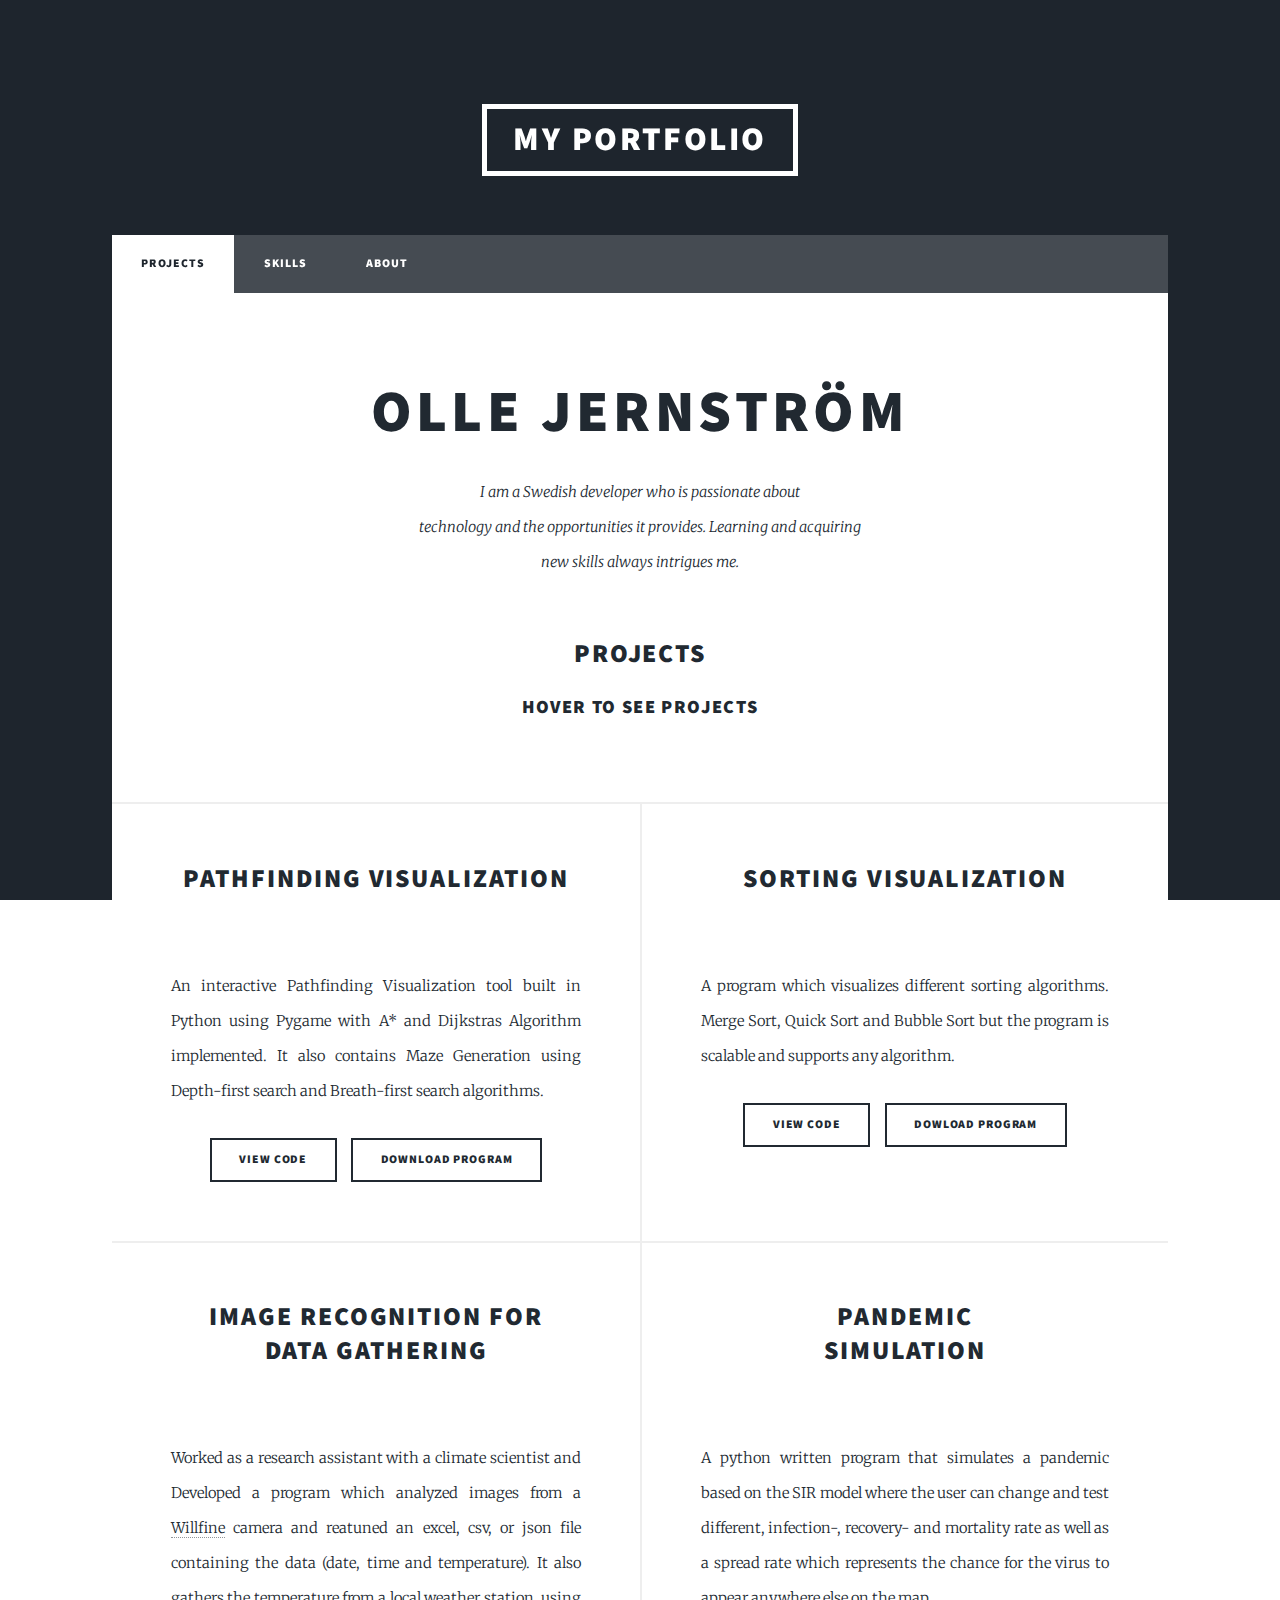
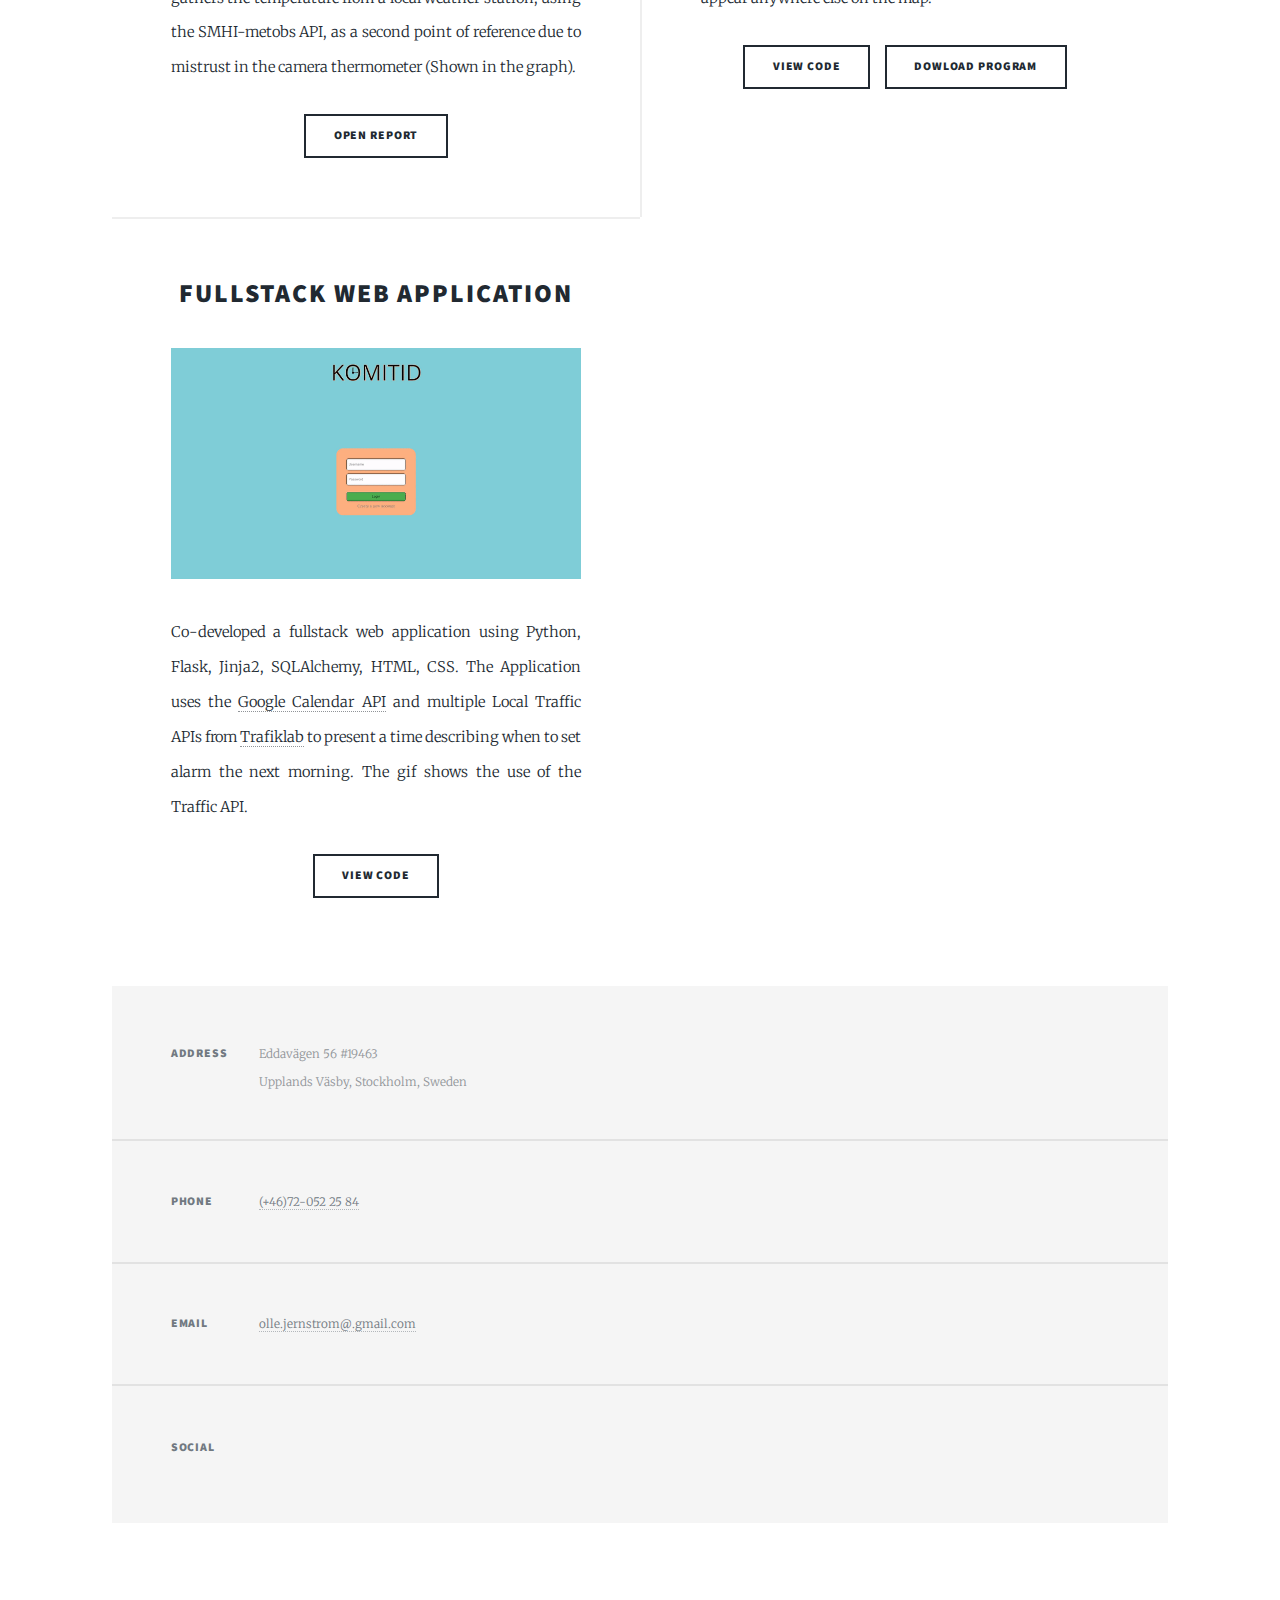
==== index.html @ 55ef2c5d "added posts" ====
<!DOCTYPE HTML>
<!--
	My Portfolio by HTML5 UP
	html5up.net | @ajlkn
	Free for personal and commercial use under the CCA 3.0 license (html5up.net/license)
-->
<html>
	<head>
		<title>Olle Jernströms Portfolio</title>
		<meta charset="utf-8" />
		<meta name="viewport" content="width=device-width, initial-scale=1, user-scalable=no" />
		<link rel="stylesheet" href="assets/css/main.css" />
		<link rel="icon" href="images/ollisco_icon2.png">
		<noscript><link rel="stylesheet" href="assets/css/noscript.css" /></noscript>
	</head>
	<body class="is-preload">

		<!-- Wrapper -->
			<div id="wrapper" class="fade-in">

				<!-- Intro -->


				<!-- Header -->
					<header id="header">
						<a href="index.html" class="logo">My Portfolio</a>
					</header>

				<!-- Nav -->
					<nav id="nav">
						<ul class="links">
							<li class="active"><a href="index.html">Projects</a></li>

							<li><a href="skills.html">Skills</a></li>
							<li><a href="about.html">About</a></li>

						</ul>
						<ul class="icons">
							<li><a href="https://github.com/ollisco5" target="_blank" class="icon brands fa-github"><span class="label">GitHub</span></a></li>
							<li><a href="https://www.linkedin.com/in/olle-jernstr%C3%B6m-89016a200/" target="_blank" class="icon brands fa-linkedin"><span class="label">GitHub</span></a></li>
						</ul>
					</nav>

				<!-- Main -->
					<div id="main">

						<!-- Featured Post -->
							<article class="post featured">
								<header class="major">
									<h2><a href="#">Olle Jernström</a></h2>
									<p>I am a Swedish developer who is passionate about <br />
									 technology and the opportunities it provides. Learning and acquiring <br />
									 new skills always intrigues me.</p>
								</header>
								<h2><a>Projects</a></h2>
								<h3><a>Hover to see projects</a></h3>
							</article>

						<!-- PROJECTS -->
							<section class="posts">

								<article>
									<header>
										<h2>Pathfinding Visualization</a></h2>
									</header>
									<a class="image fit"><img id="pathfinding" src="images/pathfinding-startframe.png" alt="" /></a>
									<p>An interactive Pathfinding Visualization tool built in Python using Pygame with
										A* and Dijkstras Algorithm implemented. It also contains Maze Generation using
										Depth-first search and Breath-first search algorithms.

									</p>

									<ul class="actions special">
										<li><a href="https://github.com/ollisco5/Pathfinding-Visualization" target="_blank" class="button">View Code</a></li>
										<li><a href="#" class="button">Download Program</a></li>
									</ul>
								</article>

								<article>
									<header>

										<h2>Sorting Visualization<br />
										</a></h2>
									</header>
									<a class="image fit"><img id="sorting" src="images/quicksort-startframe.png" alt="" /></a>
									<p>A program which visualizes different sorting algorithms. Merge Sort,
									Quick Sort and Bubble Sort but the program is scalable and supports  any algorithm.</p>
									<ul class="actions special">
										<li><a href="https://github.com/ollisco5/Sorting-Visualization" class="button">View Code</a></li>
										<li><a href="#" class="button">Dowload program</a></li>

									</ul>
								</article>
								<article>
									<header>
										<h2>Image recognition for<br />
										data gathering</></h2>
									</header>
									<a  class="image fit"><img src="images/image-recognition.png" alt="" /></a>
									<p>Worked as a research assistant with a climate scientist
										and Developed a program which analyzed images from a <a href="http://www.willfine.com/index.php/products/40cg">Willfine</a> camera
										and reatuned an excel, csv, or json file containing the data
										(date, time and temperature). It also gathers the temperature
										from a local weather station, using the SMHI-metobs API, as a second point of
										reference due to mistrust in the camera thermometer (Shown in the graph).
									</p>
									<ul class="actions special">
										<li><a href="additional_files/report.pdf" target="_blank" class="button">Open Report</a></li>
									</ul>
								</article>
								<article>
									<header>

										<h2>Pandemic <br/> Simulation<br /> </a></h2>
									</header>
									<a   class="image fit"><img  id="pandemic" src="images/pandemic-startframe.png" alt="" /></a>
									<p>A python written program that simulates a pandemic based on the SIR model where the
									user can change and test different, infection-, recovery- and mortality rate as well as
									a spread rate which represents the chance for the virus to appear anywhere else on the
									map.</p>
									<ul class="actions special">
										<li><a href="https://github.com/ollisco5/Pandemic-Simulation" class="button">View Code</a></li>
										<li><a href="#" class="button">Dowload program</a></li>
									</ul>
								</article>


								<article>
									<header>
										<h2>Fullstack Web Application </a></h2>
									</header>
									<a class="image fit"><img id="komitid" src="images/komitid.png" alt="" /></a>
									<p>Co-developed a fullstack web application using Python, Flask, Jinja2, SQLAlchemy,
									HTML, CSS. The Application uses the <a href="https://developers.google.com/calendar">Google Calendar API</a>
										and multiple Local Traffic APIs from <a href="https://www.trafiklab.se/">Trafiklab</a>
										to present a time describing when to set alarm the next morning. The gif shows the use of the
										Traffic API.</p>
									<ul class="actions special">
										<li><a href="https://github.com/ollisco5/Komitid_public" class="button">View Code</a></li>
									</ul>



								<article>

								</article>

							</section>

						<!-- Footer -->


					</div>

				<!-- Footer -->
					<footer id="footer">
						<section class="split contact">
							<section class="alt">
								<h3>Address</h3>
								<p>Eddavägen 56 #19463<br />
								Upplands Väsby, Stockholm, Sweden</p>
							</section>
							<section>
								<h3>Phone</h3>
								<p><a href="#">(+46)72-052 25 84</a></p>
							</section>
							<section>
								<h3>Email</h3>
								<p><a href="#">olle.jernstrom@.gmail.com</a></p>
							</section>
							<section>
								<h3>Social</h3>
								<ul class="icons alt">
									<li><a href="https://www.linkedin.com/in/olle-jernstr%C3%B6m-89016a200/" target="_blank" class="icon brands alt fa-linkedin"><span class="label">Twitter</span></a></li>
									<li><a href="https://github.com/ollisco5" target="_blank" class="icon brands alt fa-github"><span class="label">GitHub</span></a></li>
								</ul>
							</section>
						</section>
					</footer>

				<!-- Copyright -->
					<div id="copyright">
						<ul><li>&copy; Olle Jernström</li><li>Design/Template: HTML5 UP</li></ul>
					</div>
			</div>

		<!-- JS Scripts -->

			<script src="assets/js/jquery.min.js"></script>
			<script src="assets/js/jquery.scrollex.min.js"></script>
			<script src="assets/js/jquery.scrolly.min.js"></script>
			<script src="assets/js/browser.min.js"></script>
			<script src="assets/js/breakpoints.min.js"></script>
			<script src="assets/js/util.js"></script>
			<script src="assets/js/main.js"></script>
			<script src="assets/js/gifs.js"></script>

	</body>
</html>
---- assets/css/main.css ----
@import url(fontawesome-all.min.css);
@import url("https://fonts.googleapis.com/css?family=Merriweather:300,700,300italic,700italic|Source+Sans+Pro:900");

/*
	Massively by HTML5 UP
	html5up.net | @ajlkn
	Free for personal and commercial use under the CCA 3.0 license (html5up.net/license)
*/

html, body, div, span, applet, object,
iframe, h1, h2, h3, h4, h5, h6, p, blockquote,
pre, a, abbr, acronym, address, big, cite,
code, del, dfn, em, img, ins, kbd, q, s, samp,
small, strike, strong, sub, sup, tt, var, b,
u, i, center, dl, dt, dd, ol, ul, li, fieldset,
form, label, legend, table, caption, tbody,
tfoot, thead, tr, th, td, article, aside,
canvas, details, embed, figure, figcaption,
footer, header, hgroup, menu, nav, output, ruby,
section, summary, time, mark, audio, video {
	margin: 0;
	padding: 0;
	border: 0;
	font-size: 100%;
	font: inherit;
	vertical-align: baseline;}

article, aside, details, figcaption, figure,
footer, header, hgroup, menu, nav, section {
	display: block;}

.underline{
    text-decoration: underline;
}

.strong {
    text-decoration: underline
}

#path{
    background:transparent url("https://i.imgur.com/7r91PY3.jpeg")
}

body {
	line-height: 1;
}

ol, ul {
	list-style: none;
}

blockquote, q {
	quotes: none;
}

	blockquote:before, blockquote:after, q:before, q:after {
		content: '';
		content: none;
	}

table {
	border-collapse: collapse;
	border-spacing: 0;
}

body {
	-webkit-text-size-adjust: none;
}

mark {
	background-color: transparent;
	color: inherit;
}

input::-moz-focus-inner {
	border: 0;
	padding: 0;
}

input, select, textarea {
	-moz-appearance: none;
	-webkit-appearance: none;
	-ms-appearance: none;
	appearance: none;
}

/* Basic */

	@-ms-viewport {
		width: device-width;
	}

	body {
		-ms-overflow-style: scrollbar;
	}

	@media screen and (max-width: 480px) {

		html, body {
			min-width: 320px;
		}

	}

	html {
		box-sizing: border-box;
	}

	*, *:before, *:after {
		box-sizing: inherit;
	}

	body {
		background-color: #ffffff;
	}

		body.is-preload *, body.is-preload *:before, body.is-preload *:after {
			-moz-animation: none !important;
			-webkit-animation: none !important;
			-ms-animation: none !important;
			animation: none !important;
			-moz-transition: none !important;
			-webkit-transition: none !important;
			-ms-transition: none !important;
			transition: none !important;
		}

/* Type */

	html {
		font-size: 16pt;
	}

		@media screen and (max-width: 1680px) {

			html {
				font-size: 12pt;
			}

		}

		@media screen and (max-width: 1280px) {

			html {
				font-size: 11pt;
			}

		}

		@media screen and (max-width: 360px) {

			html {
				font-size: 10pt;
			}

		}

	body {
		color: #212931;
	}

	body, input, select, textarea {
		font-family: "Merriweather", Georgia, serif;
		font-weight: 300;
		font-size: 1rem;
		line-height: 2.375;
	}

	a {
		-moz-transition: color 0.2s ease-in-out, background-color 0.2s ease-in-out, border-color 0.2s ease-in-out, box-shadow 0.2s ease-in-out;
		-webkit-transition: color 0.2s ease-in-out, background-color 0.2s ease-in-out, border-color 0.2s ease-in-out, box-shadow 0.2s ease-in-out;
		-ms-transition: color 0.2s ease-in-out, background-color 0.2s ease-in-out, border-color 0.2s ease-in-out, box-shadow 0.2s ease-in-out;
		transition: color 0.2s ease-in-out, background-color 0.2s ease-in-out, border-color 0.2s ease-in-out, box-shadow 0.2s ease-in-out;
		border-bottom: dotted 1px;
		text-decoration: none;
	}

		a:hover {
			border-bottom-color: transparent;
		}

	strong, b {
		font-weight: 600;
	}

	em, i {
		font-style: italic;
	}

	p {
		text-align: justify;
		margin: 0 0 2rem 0;
	}

	h1, h2, h3, h4, h5, h6 {
		font-family: "Source Sans Pro", Helvetica, sans-serif;
		font-weight: 900;
		line-height: 1.5;
		letter-spacing: 0.075em;
		text-transform: uppercase;
		margin: 0 0 1rem 0;
	}

		h1 a, h2 a, h3 a, h4 a, h5 a, h6 a {
			border-bottom: 0;
			color: inherit;
			text-decoration: none;
		}

	h1 {
		font-size: 4rem;
		line-height: 1.1;
		margin: 0 0 2rem 0;
	}

	h2 {
		font-size: 1.75rem;
		line-height: 1.3;
		margin: 0 0 1.5rem 0;
	}

	h3 {
		font-size: 1.25rem;
		margin: 0 0 1.5rem 0;

	}

	h4 {
		font-size: 1rem;
	}

	h5 {
		font-size: 0.9rem;
	}

	h6 {
		font-size: 0.8rem;
	}

	sub {
		font-size: 0.8rem;
		position: relative;
		top: 0.5rem;
	}

	sup {
		font-size: 0.8rem;
		position: relative;
		top: -0.5rem;
	}

	blockquote {
		border-left: solid 4px;
		font-style: italic;
		margin: 0 0 2rem 0;
		padding: 0.5rem 0 0.5rem 2rem;
	}

	code {
		border: solid 2px;
		font-family: "Courier New", monospace;
		font-size: 0.9rem;
		margin: 0 0.25rem;
		padding: 0.25rem 0.65rem;
	}

	pre {
		-webkit-overflow-scrolling: touch;
		font-family: "Courier New", monospace;
		font-size: 0.9rem;
		margin: 0 0 2rem 0;
	}

		pre code {
			display: block;
			line-height: 1.75;
			padding: 1rem 1.5rem;
			overflow-x: auto;
		}

	hr {
		border: 0;
		border-bottom: solid 2px;
		margin: 3rem 0;
	}

		hr.major {
			margin: 5rem 0;
		}

	.align-left {
		text-align: left;
	}

	.align-center {
		text-align: center;
	}

	.align-right {
		text-align: right;
	}

	input, select, textarea {
		color: #212931;
	}

	a {
		color: #212931;
		border-bottom-color: rgba(33, 41, 49, 0.5);
	}

		a:hover {
			border-bottom-color: transparent;
			color: #18bfef !important;
		}

	strong, b {
		color: #212931;
	}

	h1, h2, h3, h4, h5, h6 {
		color: #212931;
	}

	blockquote {
		border-left-color: #eeeeee;
	}

	code {
		background: rgba(220, 220, 220, 0.25);
		border-color: #eeeeee;
	}

	hr {
		border-bottom-color: #eeeeee;
	}

/* Row */

	.row {
		display: flex;
		flex-wrap: wrap;
		box-sizing: border-box;
		align-items: stretch;
	}

		.row > * {
			box-sizing: border-box;
		}

		.row.gtr-uniform > * > :last-child {
			margin-bottom: 0;
		}

		.row.aln-left {
			justify-content: flex-start;
		}

		.row.aln-center {
			justify-content: center;
		}

		.row.aln-right {
			justify-content: flex-end;
		}

		.row.aln-top {
			align-items: flex-start;
		}

		.row.aln-middle {
			align-items: center;
		}

		.row.aln-bottom {
			align-items: flex-end;
		}

		.row > .imp {
			order: -1;
		}

		.row > .col-1 {
			width: 8.33333%;
		}

		.row > .off-1 {
			margin-left: 8.33333%;
		}

		.row > .col-2 {
			width: 16.66667%;
		}

		.row > .off-2 {
			margin-left: 16.66667%;
		}

		.row > .col-3 {
			width: 25%;
		}

		.row > .off-3 {
			margin-left: 25%;
		}

		.row > .col-4 {
			width: 33.33333%;
		}

		.row > .off-4 {
			margin-left: 33.33333%;
		}

		.row > .col-5 {
			width: 41.66667%;
		}

		.row > .off-5 {
			margin-left: 41.66667%;
		}

		.row > .col-6 {
			width: 50%;
		}

		.row > .off-6 {
			margin-left: 50%;
		}

		.row > .col-7 {
			width: 58.33333%;
		}

		.row > .off-7 {
			margin-left: 58.33333%;
		}

		.row > .col-8 {
			width: 66.66667%;
		}

		.row > .off-8 {
			margin-left: 66.66667%;
		}

		.row > .col-9 {
			width: 75%;
		}

		.row > .off-9 {
			margin-left: 75%;
		}

		.row > .col-10 {
			width: 83.33333%;
		}

		.row > .off-10 {
			margin-left: 83.33333%;
		}

		.row > .col-11 {
			width: 91.66667%;
		}

		.row > .off-11 {
			margin-left: 91.66667%;
		}

		.row > .col-12 {
			width: 100%;
		}

		.row > .off-12 {
			margin-left: 100%;
		}

		.row.gtr-0 {
			margin-top: 0;
			margin-left: 0rem;
		}

			.row.gtr-0 > * {
				padding: 0 0 0 0rem;
			}

			.row.gtr-0.gtr-uniform {
				margin-top: 0rem;
			}

				.row.gtr-0.gtr-uniform > * {
					padding-top: 0rem;
				}

		.row.gtr-25 {
			margin-top: 0;
			margin-left: -0.375rem;
		}

			.row.gtr-25 > * {
				padding: 0 0 0 0.375rem;
			}

			.row.gtr-25.gtr-uniform {
				margin-top: -0.375rem;
			}

				.row.gtr-25.gtr-uniform > * {
					padding-top: 0.375rem;
				}

		.row.gtr-50 {
			margin-top: 0;
			margin-left: -0.75rem;
		}

			.row.gtr-50 > * {
				padding: 0 0 0 0.75rem;
			}

			.row.gtr-50.gtr-uniform {
				margin-top: -0.75rem;
			}

				.row.gtr-50.gtr-uniform > * {
					padding-top: 0.75rem;
				}

		.row {
			margin-top: 0;
			margin-left: -1.5rem;
		}

			.row > * {
				padding: 0 0 0 1.5rem;
			}

			.row.gtr-uniform {
				margin-top: -1.5rem;
			}

				.row.gtr-uniform > * {
					padding-top: 1.5rem;
				}

		.row.gtr-150 {
			margin-top: 0;
			margin-left: -2.25rem;
		}

			.row.gtr-150 > * {
				padding: 0 0 0 2.25rem;
			}

			.row.gtr-150.gtr-uniform {
				margin-top: -2.25rem;
			}

				.row.gtr-150.gtr-uniform > * {
					padding-top: 2.25rem;
				}

		.row.gtr-200 {
			margin-top: 0;
			margin-left: -3rem;
		}

			.row.gtr-200 > * {
				padding: 0 0 0 3rem;
			}

			.row.gtr-200.gtr-uniform {
				margin-top: -3rem;
			}

				.row.gtr-200.gtr-uniform > * {
					padding-top: 3rem;
				}

		@media screen and (max-width: 1680px) {

			.row {
				display: flex;
				flex-wrap: wrap;
				box-sizing: border-box;
				align-items: stretch;
			}

				.row > * {
					box-sizing: border-box;
				}

				.row.gtr-uniform > * > :last-child {
					margin-bottom: 0;
				}

				.row.aln-left {
					justify-content: flex-start;
				}

				.row.aln-center {
					justify-content: center;
				}

				.row.aln-right {
					justify-content: flex-end;
				}

				.row.aln-top {
					align-items: flex-start;
				}

				.row.aln-middle {
					align-items: center;
				}

				.row.aln-bottom {
					align-items: flex-end;
				}

				.row > .imp-xlarge {
					order: -1;
				}

				.row > .col-1-xlarge {
					width: 8.33333%;
				}

				.row > .off-1-xlarge {
					margin-left: 8.33333%;
				}

				.row > .col-2-xlarge {
					width: 16.66667%;
				}

				.row > .off-2-xlarge {
					margin-left: 16.66667%;
				}

				.row > .col-3-xlarge {
					width: 25%;
				}

				.row > .off-3-xlarge {
					margin-left: 25%;
				}

				.row > .col-4-xlarge {
					width: 33.33333%;
				}

				.row > .off-4-xlarge {
					margin-left: 33.33333%;
				}

				.row > .col-5-xlarge {
					width: 41.66667%;
				}

				.row > .off-5-xlarge {
					margin-left: 41.66667%;
				}

				.row > .col-6-xlarge {
					width: 50%;
				}

				.row > .off-6-xlarge {
					margin-left: 50%;
				}

				.row > .col-7-xlarge {
					width: 58.33333%;
				}

				.row > .off-7-xlarge {
					margin-left: 58.33333%;
				}

				.row > .col-8-xlarge {
					width: 66.66667%;
				}

				.row > .off-8-xlarge {
					margin-left: 66.66667%;
				}

				.row > .col-9-xlarge {
					width: 75%;
				}

				.row > .off-9-xlarge {
					margin-left: 75%;
				}

				.row > .col-10-xlarge {
					width: 83.33333%;
				}

				.row > .off-10-xlarge {
					margin-left: 83.33333%;
				}

				.row > .col-11-xlarge {
					width: 91.66667%;
				}

				.row > .off-11-xlarge {
					margin-left: 91.66667%;
				}

				.row > .col-12-xlarge {
					width: 100%;
				}

				.row > .off-12-xlarge {
					margin-left: 100%;
				}

				.row.gtr-0 {
					margin-top: 0;
					margin-left: 0rem;
				}

					.row.gtr-0 > * {
						padding: 0 0 0 0rem;
					}

					.row.gtr-0.gtr-uniform {
						margin-top: 0rem;
					}

						.row.gtr-0.gtr-uniform > * {
							padding-top: 0rem;
						}

				.row.gtr-25 {
					margin-top: 0;
					margin-left: -0.375rem;
				}

					.row.gtr-25 > * {
						padding: 0 0 0 0.375rem;
					}

					.row.gtr-25.gtr-uniform {
						margin-top: -0.375rem;
					}

						.row.gtr-25.gtr-uniform > * {
							padding-top: 0.375rem;
						}

				.row.gtr-50 {
					margin-top: 0;
					margin-left: -0.75rem;
				}

					.row.gtr-50 > * {
						padding: 0 0 0 0.75rem;
					}

					.row.gtr-50.gtr-uniform {
						margin-top: -0.75rem;
					}

						.row.gtr-50.gtr-uniform > * {
							padding-top: 0.75rem;
						}

				.row {
					margin-top: 0;
					margin-left: -1.5rem;
				}

					.row > * {
						padding: 0 0 0 1.5rem;
					}

					.row.gtr-uniform {
						margin-top: -1.5rem;
					}

						.row.gtr-uniform > * {
							padding-top: 1.5rem;
						}

				.row.gtr-150 {
					margin-top: 0;
					margin-left: -2.25rem;
				}

					.row.gtr-150 > * {
						padding: 0 0 0 2.25rem;
					}

					.row.gtr-150.gtr-uniform {
						margin-top: -2.25rem;
					}

						.row.gtr-150.gtr-uniform > * {
							padding-top: 2.25rem;
						}

				.row.gtr-200 {
					margin-top: 0;
					margin-left: -3rem;
				}

					.row.gtr-200 > * {
						padding: 0 0 0 3rem;
					}

					.row.gtr-200.gtr-uniform {
						margin-top: -3rem;
					}

						.row.gtr-200.gtr-uniform > * {
							padding-top: 3rem;
						}

		}

		@media screen and (max-width: 1280px) {

			.row {
				display: flex;
				flex-wrap: wrap;
				box-sizing: border-box;
				align-items: stretch;
			}

				.row > * {
					box-sizing: border-box;
				}

				.row.gtr-uniform > * > :last-child {
					margin-bottom: 0;
				}

				.row.aln-left {
					justify-content: flex-start;
				}

				.row.aln-center {
					justify-content: center;
				}

				.row.aln-right {
					justify-content: flex-end;
				}

				.row.aln-top {
					align-items: flex-start;
				}

				.row.aln-middle {
					align-items: center;
				}

				.row.aln-bottom {
					align-items: flex-end;
				}

				.row > .imp-large {
					order: -1;
				}

				.row > .col-1-large {
					width: 8.33333%;
				}

				.row > .off-1-large {
					margin-left: 8.33333%;
				}

				.row > .col-2-large {
					width: 16.66667%;
				}

				.row > .off-2-large {
					margin-left: 16.66667%;
				}

				.row > .col-3-large {
					width: 25%;
				}

				.row > .off-3-large {
					margin-left: 25%;
				}

				.row > .col-4-large {
					width: 33.33333%;
				}

				.row > .off-4-large {
					margin-left: 33.33333%;
				}

				.row > .col-5-large {
					width: 41.66667%;
				}

				.row > .off-5-large {
					margin-left: 41.66667%;
				}

				.row > .col-6-large {
					width: 50%;
				}

				.row > .off-6-large {
					margin-left: 50%;
				}

				.row > .col-7-large {
					width: 58.33333%;
				}

				.row > .off-7-large {
					margin-left: 58.33333%;
				}

				.row > .col-8-large {
					width: 66.66667%;
				}

				.row > .off-8-large {
					margin-left: 66.66667%;
				}

				.row > .col-9-large {
					width: 75%;
				}

				.row > .off-9-large {
					margin-left: 75%;
				}

				.row > .col-10-large {
					width: 83.33333%;
				}

				.row > .off-10-large {
					margin-left: 83.33333%;
				}

				.row > .col-11-large {
					width: 91.66667%;
				}

				.row > .off-11-large {
					margin-left: 91.66667%;
				}

				.row > .col-12-large {
					width: 100%;
				}

				.row > .off-12-large {
					margin-left: 100%;
				}

				.row.gtr-0 {
					margin-top: 0;
					margin-left: 0rem;
				}

					.row.gtr-0 > * {
						padding: 0 0 0 0rem;
					}

					.row.gtr-0.gtr-uniform {
						margin-top: 0rem;
					}

						.row.gtr-0.gtr-uniform > * {
							padding-top: 0rem;
						}

				.row.gtr-25 {
					margin-top: 0;
					margin-left: -0.375rem;
				}

					.row.gtr-25 > * {
						padding: 0 0 0 0.375rem;
					}

					.row.gtr-25.gtr-uniform {
						margin-top: -0.375rem;
					}

						.row.gtr-25.gtr-uniform > * {
							padding-top: 0.375rem;
						}

				.row.gtr-50 {
					margin-top: 0;
					margin-left: -0.75rem;
				}

					.row.gtr-50 > * {
						padding: 0 0 0 0.75rem;
					}

					.row.gtr-50.gtr-uniform {
						margin-top: -0.75rem;
					}

						.row.gtr-50.gtr-uniform > * {
							padding-top: 0.75rem;
						}

				.row {
					margin-top: 0;
					margin-left: -1.5rem;
				}

					.row > * {
						padding: 0 0 0 1.5rem;
					}

					.row.gtr-uniform {
						margin-top: -1.5rem;
					}

						.row.gtr-uniform > * {
							padding-top: 1.5rem;
						}

				.row.gtr-150 {
					margin-top: 0;
					margin-left: -2.25rem;
				}

					.row.gtr-150 > * {
						padding: 0 0 0 2.25rem;
					}

					.row.gtr-150.gtr-uniform {
						margin-top: -2.25rem;
					}

						.row.gtr-150.gtr-uniform > * {
							padding-top: 2.25rem;
						}

				.row.gtr-200 {
					margin-top: 0;
					margin-left: -3rem;
				}

					.row.gtr-200 > * {
						padding: 0 0 0 3rem;
					}

					.row.gtr-200.gtr-uniform {
						margin-top: -3rem;
					}

						.row.gtr-200.gtr-uniform > * {
							padding-top: 3rem;
						}

		}

		@media screen and (max-width: 980px) {

			.row {
				display: flex;
				flex-wrap: wrap;
				box-sizing: border-box;
				align-items: stretch;
			}

				.row > * {
					box-sizing: border-box;
				}

				.row.gtr-uniform > * > :last-child {
					margin-bottom: 0;
				}

				.row.aln-left {
					justify-content: flex-start;
				}

				.row.aln-center {
					justify-content: center;
				}

				.row.aln-right {
					justify-content: flex-end;
				}

				.row.aln-top {
					align-items: flex-start;
				}

				.row.aln-middle {
					align-items: center;
				}

				.row.aln-bottom {
					align-items: flex-end;
				}

				.row > .imp-medium {
					order: -1;
				}

				.row > .col-1-medium {
					width: 8.33333%;
				}

				.row > .off-1-medium {
					margin-left: 8.33333%;
				}

				.row > .col-2-medium {
					width: 16.66667%;
				}

				.row > .off-2-medium {
					margin-left: 16.66667%;
				}

				.row > .col-3-medium {
					width: 25%;
				}

				.row > .off-3-medium {
					margin-left: 25%;
				}

				.row > .col-4-medium {
					width: 33.33333%;
				}

				.row > .off-4-medium {
					margin-left: 33.33333%;
				}

				.row > .col-5-medium {
					width: 41.66667%;
				}

				.row > .off-5-medium {
					margin-left: 41.66667%;
				}

				.row > .col-6-medium {
					width: 50%;
				}

				.row > .off-6-medium {
					margin-left: 50%;
				}

				.row > .col-7-medium {
					width: 58.33333%;
				}

				.row > .off-7-medium {
					margin-left: 58.33333%;
				}

				.row > .col-8-medium {
					width: 66.66667%;
				}

				.row > .off-8-medium {
					margin-left: 66.66667%;
				}

				.row > .col-9-medium {
					width: 75%;
				}

				.row > .off-9-medium {
					margin-left: 75%;
				}

				.row > .col-10-medium {
					width: 83.33333%;
				}

				.row > .off-10-medium {
					margin-left: 83.33333%;
				}

				.row > .col-11-medium {
					width: 91.66667%;
				}

				.row > .off-11-medium {
					margin-left: 91.66667%;
				}

				.row > .col-12-medium {
					width: 100%;
				}

				.row > .off-12-medium {
					margin-left: 100%;
				}

				.row.gtr-0 {
					margin-top: 0;
					margin-left: 0rem;
				}

					.row.gtr-0 > * {
						padding: 0 0 0 0rem;
					}

					.row.gtr-0.gtr-uniform {
						margin-top: 0rem;
					}

						.row.gtr-0.gtr-uniform > * {
							padding-top: 0rem;
						}

				.row.gtr-25 {
					margin-top: 0;
					margin-left: -0.375rem;
				}

					.row.gtr-25 > * {
						padding: 0 0 0 0.375rem;
					}

					.row.gtr-25.gtr-uniform {
						margin-top: -0.375rem;
					}

						.row.gtr-25.gtr-uniform > * {
							padding-top: 0.375rem;
						}

				.row.gtr-50 {
					margin-top: 0;
					margin-left: -0.75rem;
				}

					.row.gtr-50 > * {
						padding: 0 0 0 0.75rem;
					}

					.row.gtr-50.gtr-uniform {
						margin-top: -0.75rem;
					}

						.row.gtr-50.gtr-uniform > * {
							padding-top: 0.75rem;
						}

				.row {
					margin-top: 0;
					margin-left: -1.5rem;
				}

					.row > * {
						padding: 0 0 0 1.5rem;
					}

					.row.gtr-uniform {
						margin-top: -1.5rem;
					}

						.row.gtr-uniform > * {
							padding-top: 1.5rem;
						}

				.row.gtr-150 {
					margin-top: 0;
					margin-left: -2.25rem;
				}

					.row.gtr-150 > * {
						padding: 0 0 0 2.25rem;
					}

					.row.gtr-150.gtr-uniform {
						margin-top: -2.25rem;
					}

						.row.gtr-150.gtr-uniform > * {
							padding-top: 2.25rem;
						}

				.row.gtr-200 {
					margin-top: 0;
					margin-left: -3rem;
				}

					.row.gtr-200 > * {
						padding: 0 0 0 3rem;
					}

					.row.gtr-200.gtr-uniform {
						margin-top: -3rem;
					}

						.row.gtr-200.gtr-uniform > * {
							padding-top: 3rem;
						}

		}

		@media screen and (max-width: 736px) {

			.row {
				display: flex;
				flex-wrap: wrap;
				box-sizing: border-box;
				align-items: stretch;
			}

				.row > * {
					box-sizing: border-box;
				}

				.row.gtr-uniform > * > :last-child {
					margin-bottom: 0;
				}

				.row.aln-left {
					justify-content: flex-start;
				}

				.row.aln-center {
					justify-content: center;
				}

				.row.aln-right {
					justify-content: flex-end;
				}

				.row.aln-top {
					align-items: flex-start;
				}

				.row.aln-middle {
					align-items: center;
				}

				.row.aln-bottom {
					align-items: flex-end;
				}

				.row > .imp-small {
					order: -1;
				}

				.row > .col-1-small {
					width: 8.33333%;
				}

				.row > .off-1-small {
					margin-left: 8.33333%;
				}

				.row > .col-2-small {
					width: 16.66667%;
				}

				.row > .off-2-small {
					margin-left: 16.66667%;
				}

				.row > .col-3-small {
					width: 25%;
				}

				.row > .off-3-small {
					margin-left: 25%;
				}

				.row > .col-4-small {
					width: 33.33333%;
				}

				.row > .off-4-small {
					margin-left: 33.33333%;
				}

				.row > .col-5-small {
					width: 41.66667%;
				}

				.row > .off-5-small {
					margin-left: 41.66667%;
				}

				.row > .col-6-small {
					width: 50%;
				}

				.row > .off-6-small {
					margin-left: 50%;
				}

				.row > .col-7-small {
					width: 58.33333%;
				}

				.row > .off-7-small {
					margin-left: 58.33333%;
				}

				.row > .col-8-small {
					width: 66.66667%;
				}

				.row > .off-8-small {
					margin-left: 66.66667%;
				}

				.row > .col-9-small {
					width: 75%;
				}

				.row > .off-9-small {
					margin-left: 75%;
				}

				.row > .col-10-small {
					width: 83.33333%;
				}

				.row > .off-10-small {
					margin-left: 83.33333%;
				}

				.row > .col-11-small {
					width: 91.66667%;
				}

				.row > .off-11-small {
					margin-left: 91.66667%;
				}

				.row > .col-12-small {
					width: 100%;
				}

				.row > .off-12-small {
					margin-left: 100%;
				}

				.row.gtr-0 {
					margin-top: 0;
					margin-left: 0rem;
				}

					.row.gtr-0 > * {
						padding: 0 0 0 0rem;
					}

					.row.gtr-0.gtr-uniform {
						margin-top: 0rem;
					}

						.row.gtr-0.gtr-uniform > * {
							padding-top: 0rem;
						}

				.row.gtr-25 {
					margin-top: 0;
					margin-left: -0.375rem;
				}

					.row.gtr-25 > * {
						padding: 0 0 0 0.375rem;
					}

					.row.gtr-25.gtr-uniform {
						margin-top: -0.375rem;
					}

						.row.gtr-25.gtr-uniform > * {
							padding-top: 0.375rem;
						}

				.row.gtr-50 {
					margin-top: 0;
					margin-left: -0.75rem;
				}

					.row.gtr-50 > * {
						padding: 0 0 0 0.75rem;
					}

					.row.gtr-50.gtr-uniform {
						margin-top: -0.75rem;
					}

						.row.gtr-50.gtr-uniform > * {
							padding-top: 0.75rem;
						}

				.row {
					margin-top: 0;
					margin-left: -1.5rem;
				}

					.row > * {
						padding: 0 0 0 1.5rem;
					}

					.row.gtr-uniform {
						margin-top: -1.5rem;
					}

						.row.gtr-uniform > * {
							padding-top: 1.5rem;
						}

				.row.gtr-150 {
					margin-top: 0;
					margin-left: -2.25rem;
				}

					.row.gtr-150 > * {
						padding: 0 0 0 2.25rem;
					}

					.row.gtr-150.gtr-uniform {
						margin-top: -2.25rem;
					}

						.row.gtr-150.gtr-uniform > * {
							padding-top: 2.25rem;
						}

				.row.gtr-200 {
					margin-top: 0;
					margin-left: -3rem;
				}

					.row.gtr-200 > * {
						padding: 0 0 0 3rem;
					}

					.row.gtr-200.gtr-uniform {
						margin-top: -3rem;
					}

						.row.gtr-200.gtr-uniform > * {
							padding-top: 3rem;
						}

		}

		@media screen and (max-width: 480px) {

			.row {
				display: flex;
				flex-wrap: wrap;
				box-sizing: border-box;
				align-items: stretch;
			}

				.row > * {
					box-sizing: border-box;
				}

				.row.gtr-uniform > * > :last-child {
					margin-bottom: 0;
				}

				.row.aln-left {
					justify-content: flex-start;
				}

				.row.aln-center {
					justify-content: center;
				}

				.row.aln-right {
					justify-content: flex-end;
				}

				.row.aln-top {
					align-items: flex-start;
				}

				.row.aln-middle {
					align-items: center;
				}

				.row.aln-bottom {
					align-items: flex-end;
				}

				.row > .imp-xsmall {
					order: -1;
				}

				.row > .col-1-xsmall {
					width: 8.33333%;
				}

				.row > .off-1-xsmall {
					margin-left: 8.33333%;
				}

				.row > .col-2-xsmall {
					width: 16.66667%;
				}

				.row > .off-2-xsmall {
					margin-left: 16.66667%;
				}

				.row > .col-3-xsmall {
					width: 25%;
				}

				.row > .off-3-xsmall {
					margin-left: 25%;
				}

				.row > .col-4-xsmall {
					width: 33.33333%;
				}

				.row > .off-4-xsmall {
					margin-left: 33.33333%;
				}

				.row > .col-5-xsmall {
					width: 41.66667%;
				}

				.row > .off-5-xsmall {
					margin-left: 41.66667%;
				}

				.row > .col-6-xsmall {
					width: 50%;
				}

				.row > .off-6-xsmall {
					margin-left: 50%;
				}

				.row > .col-7-xsmall {
					width: 58.33333%;
				}

				.row > .off-7-xsmall {
					margin-left: 58.33333%;
				}

				.row > .col-8-xsmall {
					width: 66.66667%;
				}

				.row > .off-8-xsmall {
					margin-left: 66.66667%;
				}

				.row > .col-9-xsmall {
					width: 75%;
				}

				.row > .off-9-xsmall {
					margin-left: 75%;
				}

				.row > .col-10-xsmall {
					width: 83.33333%;
				}

				.row > .off-10-xsmall {
					margin-left: 83.33333%;
				}

				.row > .col-11-xsmall {
					width: 91.66667%;
				}

				.row > .off-11-xsmall {
					margin-left: 91.66667%;
				}

				.row > .col-12-xsmall {
					width: 100%;
				}

				.row > .off-12-xsmall {
					margin-left: 100%;
				}

				.row.gtr-0 {
					margin-top: 0;
					margin-left: 0rem;
				}

					.row.gtr-0 > * {
						padding: 0 0 0 0rem;
					}

					.row.gtr-0.gtr-uniform {
						margin-top: 0rem;
					}

						.row.gtr-0.gtr-uniform > * {
							padding-top: 0rem;
						}

				.row.gtr-25 {
					margin-top: 0;
					margin-left: -0.375rem;
				}

					.row.gtr-25 > * {
						padding: 0 0 0 0.375rem;
					}

					.row.gtr-25.gtr-uniform {
						margin-top: -0.375rem;
					}

						.row.gtr-25.gtr-uniform > * {
							padding-top: 0.375rem;
						}

				.row.gtr-50 {
					margin-top: 0;
					margin-left: -0.75rem;
				}

					.row.gtr-50 > * {
						padding: 0 0 0 0.75rem;
					}

					.row.gtr-50.gtr-uniform {
						margin-top: -0.75rem;
					}

						.row.gtr-50.gtr-uniform > * {
							padding-top: 0.75rem;
						}

				.row {
					margin-top: 0;
					margin-left: -1.5rem;
				}

					.row > * {
						padding: 0 0 0 1.5rem;
					}

					.row.gtr-uniform {
						margin-top: -1.5rem;
					}

						.row.gtr-uniform > * {
							padding-top: 1.5rem;
						}

				.row.gtr-150 {
					margin-top: 0;
					margin-left: -2.25rem;
				}

					.row.gtr-150 > * {
						padding: 0 0 0 2.25rem;
					}

					.row.gtr-150.gtr-uniform {
						margin-top: -2.25rem;
					}

						.row.gtr-150.gtr-uniform > * {
							padding-top: 2.25rem;
						}

				.row.gtr-200 {
					margin-top: 0;
					margin-left: -3rem;
				}

					.row.gtr-200 > * {
						padding: 0 0 0 3rem;
					}

					.row.gtr-200.gtr-uniform {
						margin-top: -3rem;
					}

						.row.gtr-200.gtr-uniform > * {
							padding-top: 3rem;
						}

		}

		@media screen and (max-width: 360px) {

			.row {
				display: flex;
				flex-wrap: wrap;
				box-sizing: border-box;
				align-items: stretch;
			}

				.row > * {
					box-sizing: border-box;
				}

				.row.gtr-uniform > * > :last-child {
					margin-bottom: 0;
				}

				.row.aln-left {
					justify-content: flex-start;
				}

				.row.aln-center {
					justify-content: center;
				}

				.row.aln-right {
					justify-content: flex-end;
				}

				.row.aln-top {
					align-items: flex-start;
				}

				.row.aln-middle {
					align-items: center;
				}

				.row.aln-bottom {
					align-items: flex-end;
				}

				.row > .imp-xxsmall {
					order: -1;
				}

				.row > .col-1-xxsmall {
					width: 8.33333%;
				}

				.row > .off-1-xxsmall {
					margin-left: 8.33333%;
				}

				.row > .col-2-xxsmall {
					width: 16.66667%;
				}

				.row > .off-2-xxsmall {
					margin-left: 16.66667%;
				}

				.row > .col-3-xxsmall {
					width: 25%;
				}

				.row > .off-3-xxsmall {
					margin-left: 25%;
				}

				.row > .col-4-xxsmall {
					width: 33.33333%;
				}

				.row > .off-4-xxsmall {
					margin-left: 33.33333%;
				}

				.row > .col-5-xxsmall {
					width: 41.66667%;
				}

				.row > .off-5-xxsmall {
					margin-left: 41.66667%;
				}

				.row > .col-6-xxsmall {
					width: 50%;
				}

				.row > .off-6-xxsmall {
					margin-left: 50%;
				}

				.row > .col-7-xxsmall {
					width: 58.33333%;
				}

				.row > .off-7-xxsmall {
					margin-left: 58.33333%;
				}

				.row > .col-8-xxsmall {
					width: 66.66667%;
				}

				.row > .off-8-xxsmall {
					margin-left: 66.66667%;
				}

				.row > .col-9-xxsmall {
					width: 75%;
				}

				.row > .off-9-xxsmall {
					margin-left: 75%;
				}

				.row > .col-10-xxsmall {
					width: 83.33333%;
				}

				.row > .off-10-xxsmall {
					margin-left: 83.33333%;
				}

				.row > .col-11-xxsmall {
					width: 91.66667%;
				}

				.row > .off-11-xxsmall {
					margin-left: 91.66667%;
				}

				.row > .col-12-xxsmall {
					width: 100%;
				}

				.row > .off-12-xxsmall {
					margin-left: 100%;
				}

				.row.gtr-0 {
					margin-top: 0;
					margin-left: 0rem;
				}

					.row.gtr-0 > * {
						padding: 0 0 0 0rem;
					}

					.row.gtr-0.gtr-uniform {
						margin-top: 0rem;
					}

						.row.gtr-0.gtr-uniform > * {
							padding-top: 0rem;
						}

				.row.gtr-25 {
					margin-top: 0;
					margin-left: -0.375rem;
				}

					.row.gtr-25 > * {
						padding: 0 0 0 0.375rem;
					}

					.row.gtr-25.gtr-uniform {
						margin-top: -0.375rem;
					}

						.row.gtr-25.gtr-uniform > * {
							padding-top: 0.375rem;
						}

				.row.gtr-50 {
					margin-top: 0;
					margin-left: -0.75rem;
				}

					.row.gtr-50 > * {
						padding: 0 0 0 0.75rem;
					}

					.row.gtr-50.gtr-uniform {
						margin-top: -0.75rem;
					}

						.row.gtr-50.gtr-uniform > * {
							padding-top: 0.75rem;
						}

				.row {
					margin-top: 0;
					margin-left: -1.5rem;
				}

					.row > * {
						padding: 0 0 0 1.5rem;
					}

					.row.gtr-uniform {
						margin-top: -1.5rem;
					}

						.row.gtr-uniform > * {
							padding-top: 1.5rem;
						}

				.row.gtr-150 {
					margin-top: 0;
					margin-left: -2.25rem;
				}

					.row.gtr-150 > * {
						padding: 0 0 0 2.25rem;
					}

					.row.gtr-150.gtr-uniform {
						margin-top: -2.25rem;
					}

						.row.gtr-150.gtr-uniform > * {
							padding-top: 2.25rem;
						}

				.row.gtr-200 {
					margin-top: 0;
					margin-left: -3rem;
				}

					.row.gtr-200 > * {
						padding: 0 0 0 3rem;
					}

					.row.gtr-200.gtr-uniform {
						margin-top: -3rem;
					}

						.row.gtr-200.gtr-uniform > * {
							padding-top: 3rem;
						}

		}

/* Box */

	.box {
		border: solid 2px;
		margin-bottom: 2rem;
		padding: 1.5rem;
	}

		.box > :last-child,
		.box > :last-child > :last-child,
		.box > :last-child > :last-child > :last-child {
			margin-bottom: 0;
		}

		.box.alt {
			border: 0;
			border-radius: 0;
			padding: 0;
		}

	.box {
		border-color: #eeeeee;
	}

/* Button */

	input[type="submit"],
	input[type="reset"],
	input[type="button"],
	button,
	.button {
		-moz-appearance: none;
		-webkit-appearance: none;
		-ms-appearance: none;
		appearance: none;
		-moz-transition: background-color 0.2s ease-in-out, box-shadow 0.2s ease-in-out, color 0.2s ease-in-out;
		-webkit-transition: background-color 0.2s ease-in-out, box-shadow 0.2s ease-in-out, color 0.2s ease-in-out;
		-ms-transition: background-color 0.2s ease-in-out, box-shadow 0.2s ease-in-out, color 0.2s ease-in-out;
		transition: background-color 0.2s ease-in-out, box-shadow 0.2s ease-in-out, color 0.2s ease-in-out;
		border: 0;
		border-radius: 0;
		cursor: pointer;
		display: inline-block;
		font-family: "Source Sans Pro", Helvetica, sans-serif;
		font-size: 0.8rem;
		font-weight: 900;
		letter-spacing: 0.075em;
		height: 3rem;
		line-height: 3rem;
		padding: 0 2rem;
		text-align: center;
		text-decoration: none;
		text-transform: uppercase;
		white-space: nowrap;
	}

		input[type="submit"].icon:before,
		input[type="reset"].icon:before,
		input[type="button"].icon:before,
		button.icon:before,
		.button.icon:before {
			margin-right: 0.5rem;
		}

		input[type="submit"].icon.solo,
		input[type="reset"].icon.solo,
		input[type="button"].icon.solo,
		button.icon.solo,
		.button.icon.solo {
			position: relative;
			width: 4rem;
			height: 4rem;
			line-height: 4rem;
			border-radius: 4rem;
			text-indent: 4rem;
			overflow: hidden;
			padding: 0;
			white-space: nowrap;
		}

			input[type="submit"].icon.solo:before,
			input[type="reset"].icon.solo:before,
			input[type="button"].icon.solo:before,
			button.icon.solo:before,
			.button.icon.solo:before {
				position: absolute;
				display: block;
				top: 0;
				left: 0;
				width: inherit;
				height: inherit;
				line-height: inherit;
				font-size: 1.25rem;
				margin-right: 0;
				text-align: center;
				text-indent: 0;
			}

		input[type="submit"].fit,
		input[type="reset"].fit,
		input[type="button"].fit,
		button.fit,
		.button.fit {
			width: 100%;
		}

		input[type="submit"].small,
		input[type="reset"].small,
		input[type="button"].small,
		button.small,
		.button.small {
			font-size: 0.7rem;
			height: 2.5rem;
			line-height: 2.5rem;
			padding: 0 1.5rem;
		}

		input[type="submit"].large,
		input[type="reset"].large,
		input[type="button"].large,
		button.large,
		.button.large {
			font-size: 0.9rem;
			height: 3.5rem;
			line-height: 3.5rem;
			padding: 0 2.75rem;
		}

		@media screen and (max-width: 980px) {

			input[type="submit"],
			input[type="reset"],
			input[type="button"],
			button,
			.button {
				font-size: 0.9rem;
				height: 3.25rem;
				line-height: 3.25rem;
			}

				input[type="submit"].large,
				input[type="reset"].large,
				input[type="button"].large,
				button.large,
				.button.large {
					font-size: 1rem;
					height: 3.75rem;
					line-height: 3.75rem;
				}

		}

		input[type="submit"].disabled, input[type="submit"]:disabled,
		input[type="reset"].disabled,
		input[type="reset"]:disabled,
		input[type="button"].disabled,
		input[type="button"]:disabled,
		button.disabled,
		button:disabled,
		.button.disabled,
		.button:disabled {
			pointer-events: none;
			opacity: 0.25;
		}

	input[type="submit"],
	input[type="reset"],
	input[type="button"],
	button,
	.button {
		background-color: transparent;
		box-shadow: inset 0 0 0 2px #212931;
		color: #212931 !important;
	}

		input[type="submit"]:hover,
		input[type="reset"]:hover,
		input[type="button"]:hover,
		button:hover,
		.button:hover {
			box-shadow: inset 0 0 0 2px #18bfef;
			color: #18bfef !important;
		}

		input[type="submit"].primary,
		input[type="reset"].primary,
		input[type="button"].primary,
		button.primary,
		.button.primary {
			background-color: #212931;
			box-shadow: none;
			color: #ffffff !important;
		}

			input[type="submit"].primary:hover,
			input[type="reset"].primary:hover,
			input[type="button"].primary:hover,
			button.primary:hover,
			.button.primary:hover {
				background-color: #18bfef;
			}

/* Form */

	form {
		margin: 0 0 2rem 0;
	}

		form > :last-child {
			margin-bottom: 0;
		}

		form > .fields {
			display: -moz-flex;
			display: -webkit-flex;
			display: -ms-flex;
			display: flex;
			-moz-flex-wrap: wrap;
			-webkit-flex-wrap: wrap;
			-ms-flex-wrap: wrap;
			flex-wrap: wrap;
			width: calc(100% + 3rem);
			margin: -1.5rem 0 2rem -1.5rem;
		}

			form > .fields > .field {
				-moz-flex-grow: 0;
				-webkit-flex-grow: 0;
				-ms-flex-grow: 0;
				flex-grow: 0;
				-moz-flex-shrink: 0;
				-webkit-flex-shrink: 0;
				-ms-flex-shrink: 0;
				flex-shrink: 0;
				padding: 1.5rem 0 0 1.5rem;
				width: calc(100% - 1.5rem);
			}

				form > .fields > .field.half {
					width: calc(50% - 0.75rem);
				}

				form > .fields > .field.third {
					width: calc(100%/3 - 0.5rem);
				}

				form > .fields > .field.quarter {
					width: calc(25% - 0.375rem);
				}

		@media screen and (max-width: 480px) {

			form > .fields {
				width: calc(100% + 3rem);
				margin: -1.5rem 0 2rem -1.5rem;
			}

				form > .fields > .field {
					padding: 1.5rem 0 0 1.5rem;
					width: calc(100% - 1.5rem);
				}

					form > .fields > .field.half {
						width: calc(100% - 1.5rem);
					}

					form > .fields > .field.third {
						width: calc(100% - 1.5rem);
					}

					form > .fields > .field.quarter {
						width: calc(100% - 1.5rem);
					}

		}

	label {
		display: block;
		font-family: "Source Sans Pro", Helvetica, sans-serif;
		font-weight: 900;
		line-height: 1.5;
		letter-spacing: 0.075em;
		font-size: 0.8rem;
		text-transform: uppercase;
		margin: 0 0 0.75rem 0;
	}

		@media screen and (max-width: 980px) {

			label {
				font-size: 0.9rem;
			}

		}

	input[type="text"],
	input[type="password"],
	input[type="email"],
	select,
	textarea {
		-moz-appearance: none;
		-webkit-appearance: none;
		-ms-appearance: none;
		appearance: none;
		background: transparent;
		border-radius: 0;
		border: solid 2px;
		color: inherit;
		display: block;
		outline: 0;
		padding: 0 1rem;
		text-decoration: none;
		width: 100%;
	}

		input[type="text"]:invalid,
		input[type="password"]:invalid,
		input[type="email"]:invalid,
		select:invalid,
		textarea:invalid {
			box-shadow: none;
		}

	select {
		background-size: 1.25rem;
		background-repeat: no-repeat;
		background-position: calc(100% - 1rem) center;
		height: 3rem;
		padding-right: 3rem;
		text-overflow: ellipsis;
	}

		select:focus::-ms-value {
			background-color: transparent;
		}

		select::-ms-expand {
			display: none;
		}

	input[type="text"],
	input[type="password"],
	input[type="email"],
	select {
		height: 3rem;
	}

	textarea {
		padding: 0.75rem 1rem;
	}

	input[type="checkbox"],
	input[type="radio"] {
		-moz-appearance: none;
		-webkit-appearance: none;
		-ms-appearance: none;
		appearance: none;
		display: block;
		float: left;
		margin-right: -2rem;
		opacity: 0;
		width: 1rem;
		z-index: -1;
	}

		input[type="checkbox"] + label,
		input[type="radio"] + label {
			text-decoration: none;
			cursor: pointer;
			display: inline-block;
			font-size: 1rem;
			letter-spacing: 0;
			font-family: "Merriweather", Georgia, serif;
			text-transform: none;
			font-weight: 300;
			padding-left: 2.8rem;
			padding-right: 1rem;
			position: relative;
		}

			input[type="checkbox"] + label:before,
			input[type="radio"] + label:before {
				-moz-osx-font-smoothing: grayscale;
				-webkit-font-smoothing: antialiased;
				display: inline-block;
				font-style: normal;
				font-variant: normal;
				text-rendering: auto;
				line-height: 1;
				text-transform: none !important;
				font-family: 'Font Awesome 5 Free';
				font-weight: 900;
			}

			input[type="checkbox"] + label:before,
			input[type="radio"] + label:before {
				border-radius: 0;
				border: solid 2px;
				content: '';
				display: inline-block;
				font-size: 0.8rem;
				height: 1.8rem;
				left: 0;
				line-height: 1.65rem;
				position: absolute;
				text-align: center;
				top: -0.125rem;
				width: 1.8rem;
			}

		input[type="checkbox"]:checked + label:before,
		input[type="radio"]:checked + label:before {
			content: '\f00c';
		}

	input[type="checkbox"] + label:before {
		border-radius: 0;
	}

	input[type="radio"] + label:before {
		border-radius: 100%;
	}

	::-webkit-input-placeholder {
		opacity: 1.0;
	}

	:-moz-placeholder {
		opacity: 1.0;
	}

	::-moz-placeholder {
		opacity: 1.0;
	}

	:-ms-input-placeholder {
		opacity: 1.0;
	}

	label {
		color: #212931;
	}

	input[type="text"],
	input[type="password"],
	input[type="email"],
	select,
	textarea {
		border-color: #eeeeee;
	}

		input[type="text"]:focus,
		input[type="password"]:focus,
		input[type="email"]:focus,
		select:focus,
		textarea:focus {
			border-color: #18bfef;
		}

	select {
		background-image: url("data:image/svg+xml;charset=utf8,%3Csvg xmlns='http://www.w3.org/2000/svg' width='40' height='40' preserveAspectRatio='none' viewBox='0 0 40 40'%3E%3Cpath d='M9.4,12.3l10.4,10.4l10.4-10.4c0.2-0.2,0.5-0.4,0.9-0.4c0.3,0,0.6,0.1,0.9,0.4l3.3,3.3c0.2,0.2,0.4,0.5,0.4,0.9 c0,0.4-0.1,0.6-0.4,0.9L20.7,31.9c-0.2,0.2-0.5,0.4-0.9,0.4c-0.3,0-0.6-0.1-0.9-0.4L4.3,17.3c-0.2-0.2-0.4-0.5-0.4-0.9 c0-0.4,0.1-0.6,0.4-0.9l3.3-3.3c0.2-0.2,0.5-0.4,0.9-0.4S9.1,12.1,9.4,12.3z' fill='%23eeeeee' /%3E%3C/svg%3E");
	}

		select option {
			background-color: #ffffff;
			color: #212931;
		}

	.select-wrapper:before {
		color: #eeeeee;
	}

	input[type="checkbox"] + label,
	input[type="radio"] + label {
		color: #212931;
	}

		input[type="checkbox"] + label:before,
		input[type="radio"] + label:before {
			border-color: #eeeeee;
		}

	input[type="checkbox"]:checked + label:before,
	input[type="radio"]:checked + label:before {
		background-color: #212931;
		border-color: #212931;
		color: #ffffff;
	}

	input[type="checkbox"]:focus + label:before,
	input[type="radio"]:focus + label:before {
		border-color: #18bfef;
	}

	::-webkit-input-placeholder {
		color: #909498 !important;
	}

	:-moz-placeholder {
		color: #909498 !important;
	}

	::-moz-placeholder {
		color: #909498 !important;
	}

	:-ms-input-placeholder {
		color: #909498 !important;
	}

	.formerize-placeholder {
		color: #909498 !important;
	}

/* Icon */

	.icon {
		text-decoration: none;
		border-bottom: none;
		position: relative;
	}

		.icon:before {
			-moz-osx-font-smoothing: grayscale;
			-webkit-font-smoothing: antialiased;
			display: inline-block;
			font-style: normal;
			font-variant: normal;
			text-rendering: auto;
			line-height: 1;
			text-transform: none !important;
			font-family: 'Font Awesome 5 Free';
			font-weight: 400;
		}

		.icon > .label {
			display: none;
		}

		.icon:before {
			line-height: inherit;
		}

		.icon.solid:before {
			font-weight: 900;
		}

		.icon.brands:before {
			font-family: 'Font Awesome 5 Brands';
		}

/* Image */

	.image {
		border: 0;
		display: inline-block;
		position: relative;
	}

		.image img {
			display: block;
		}

		.image.left, .image.right {
			max-width: 40%;
		}

			.image.left img, .image.right img {
				width: 100%;
			}

		.image.left {
			float: left;
			margin: 0 2rem 2rem 0;
			top: 0.75rem;
		}

		.image.right {
			float: right;
			margin: 0 0 2rem 2rem;
			top: 0.75rem;
		}

		.image.fit {
			display: block;
			margin: 2.5rem 0;
			width: 100%;
		}

			.image.fit:first-child {
				margin-top: 0;
			}

			.image.fit img {
				width: 100%;
			}

		.image.main {
			display: block;
			margin: 4rem 0;
			width: 100%;
		}

			.image.main:first-child {
				margin-top: 0;
			}

			.image.main img {
				width: 100%;
			}

		@media screen and (max-width: 736px) {

			.image.fit {
				margin: 2rem 0;
			}

			.image.main {
				margin: 2rem 0;
			}

		}

	a.image {
		overflow: hidden;
	}

		a.image img {
			-moz-transition: -moz-transform 0.2s ease-out;
			-webkit-transition: -webkit-transform 0.2s ease-out;
			-ms-transition: -ms-transform 0.2s ease-out;
			transition: transform 0.2s ease-out;
		}

		a.image:hover img {
			-moz-transform: scale(1.05);
			-webkit-transform: scale(1.05);
			-ms-transform: scale(1.05);
			transform: scale(1.05);
		}

/* Actions */

	ul.actions {
		display: -moz-flex;
		display: -webkit-flex;
		display: -ms-flex;
		display: flex;
		cursor: default;
		list-style: none;
		margin-left: -1rem;
		padding-left: 0;
	}

		ul.actions li {
			padding: 0 0 0 1rem;
			vertical-align: middle;
		}

		ul.actions.special {
			-moz-justify-content: center;
			-webkit-justify-content: center;
			-ms-justify-content: center;
			justify-content: center;
			width: 100%;
			margin-left: 0;
		}

			ul.actions.special li:first-child {
				padding-left: 0;
			}

		ul.actions.stacked {
			-moz-flex-direction: column;
			-webkit-flex-direction: column;
			-ms-flex-direction: column;
			flex-direction: column;
			margin-left: 0;
		}

			ul.actions.stacked li {
				padding: 1.3rem 0 0 0;
			}

				ul.actions.stacked li:first-child {
					padding-top: 0;
				}

		ul.actions.fit {
			width: calc(100% + 1rem);
		}

			ul.actions.fit li {
				-moz-flex-grow: 1;
				-webkit-flex-grow: 1;
				-ms-flex-grow: 1;
				flex-grow: 1;
				-moz-flex-shrink: 1;
				-webkit-flex-shrink: 1;
				-ms-flex-shrink: 1;
				flex-shrink: 1;
				width: 100%;
			}

				ul.actions.fit li > * {
					width: 100%;
				}

			ul.actions.fit.stacked {
				width: 100%;
			}

		@media screen and (max-width: 480px) {

			ul.actions:not(.fixed) {
				-moz-flex-direction: column;
				-webkit-flex-direction: column;
				-ms-flex-direction: column;
				flex-direction: column;
				margin-left: 0;
				width: 100% !important;
			}

				ul.actions:not(.fixed) li {
					-moz-flex-grow: 1;
					-webkit-flex-grow: 1;
					-ms-flex-grow: 1;
					flex-grow: 1;
					-moz-flex-shrink: 1;
					-webkit-flex-shrink: 1;
					-ms-flex-shrink: 1;
					flex-shrink: 1;
					padding: 1rem 0 0 0;
					text-align: center;
					width: 100%;
				}

					ul.actions:not(.fixed) li > * {
						width: 100%;
					}

					ul.actions:not(.fixed) li:first-child {
						padding-top: 0;
					}

					ul.actions:not(.fixed) li input[type="submit"],
					ul.actions:not(.fixed) li input[type="reset"],
					ul.actions:not(.fixed) li input[type="button"],
					ul.actions:not(.fixed) li button,
					ul.actions:not(.fixed) li .button {
						width: 100%;
					}

						ul.actions:not(.fixed) li input[type="submit"].icon:before,
						ul.actions:not(.fixed) li input[type="reset"].icon:before,
						ul.actions:not(.fixed) li input[type="button"].icon:before,
						ul.actions:not(.fixed) li button.icon:before,
						ul.actions:not(.fixed) li .button.icon:before {
							margin-left: -0.5rem;
						}

		}

/* Icons */

	ul.icons {
		cursor: default;
		list-style: none;
		padding-left: 0;
	}

		ul.icons li {
			display: inline-block;
			padding: 0 0.5rem 0 0;
			vertical-align: middle;
		}

			ul.icons li:last-child {
				padding-right: 0;
			}

			ul.icons li .icon:before {
				width: 2.25rem;
				height: 2.25rem;
				line-height: 2.25rem;
				display: inline-block;
				text-align: center;
				border-radius: 100%;
				font-size: 1.25rem;
			}

		ul.icons.alt li .icon:before {
			-moz-transition: color 0.2s ease-in-out, background-color 0.2s ease-in-out, border-color 0.2s ease-in-out, box-shadow 0.2s ease-in-out;
			-webkit-transition: color 0.2s ease-in-out, background-color 0.2s ease-in-out, border-color 0.2s ease-in-out, box-shadow 0.2s ease-in-out;
			-ms-transition: color 0.2s ease-in-out, background-color 0.2s ease-in-out, border-color 0.2s ease-in-out, box-shadow 0.2s ease-in-out;
			transition: color 0.2s ease-in-out, background-color 0.2s ease-in-out, border-color 0.2s ease-in-out, box-shadow 0.2s ease-in-out;
			font-size: 1rem;
		}

/* List */

	ol {
		list-style: decimal;
		margin: 0 0 2rem 0;
		padding-left: 1.25rem;
	}

		ol li {
			padding-left: 0.25rem;
		}

	ul {
		list-style: disc;
		margin: 0 0 2rem 0;
		padding-left: 1rem;
	}

		ul li {
			padding-left: 0.5rem;
		}

		ul.divided {
			list-style: none;
			padding-left: 0;
		}

			ul.divided li {
				border-top: solid 1px;
				padding: 0.5rem 0;
			}

				ul.divided li:first-child {
					border-top: 0;
					padding-top: 0;
				}

	dl {
		margin: 0 0 2rem 0;
	}

		dl dt {
			display: block;
			font-weight: 600;
			margin: 0 0 1rem 0;
		}

		dl dd {
			margin-left: 2rem;
		}

	ul.divided li {
		border-top-color: #eeeeee;
	}

	ul.icons li a.icon:hover:before {
		color: #18bfef;
	}

	ul.icons.alt li .icon:before {
		box-shadow: inset 0 0 0 2px #eeeeee;
	}

	ul.icons.alt li a.icon:hover:before {
		box-shadow: inset 0 0 0 2px #18bfef;
	}

/* Section/Article */

	section.special, article.special {
		text-align: center;
	}

	header {
		cursor: default;
	}

		header > .date {
			display: block;
			font-size: 0.8rem;
			height: 1;
			margin: 0 0 1rem 0;
			position: relative;
		}

		header > p {
			font-style: italic;
		}

		header > h1 + p {
			font-size: 1.1rem;
			margin-top: -0.5rem;
			line-height: 2;
		}

		header > h2 + p {
			font-size: 1rem;
			margin-top: -0.75rem;
		}

		header > h3 + p {
			font-size: 0.9rem;
			margin-top: -0.75rem;
		}

		header > h4 + p {
			font-size: 0.8rem;
			margin-top: -0.75rem;
		}

		header.major {
			margin: 0 0 4rem 0;
			text-align: center;
		}

			header.major > :last-child {
				margin-bottom: 0;
			}

			header.major > p {
				margin-top: 0;
				text-align: center;
			}

			header.major > .date {
				font-size: 1rem;
				margin: 0 0 4rem 0;
			}

				header.major > .date:before, header.major > .date:after {
					content: '';
					display: block;
					position: absolute;
					top: 50%;
					width: calc(50% - 6rem);
					border-top: solid 2px;
				}

				header.major > .date:before {
					left: 0;
				}

				header.major > .date:after {
					right: 0;
				}

		@media screen and (max-width: 980px) {

			header br {
				display: none;
			}

		}

		@media screen and (max-width: 736px) {

			header.major {
				margin: 0 0 2rem 0;
			}

		}

	header.major .date:before, header.major .date:after {
		border-top-color: #eeeeee;
	}

/* Table */

	.table-wrapper {
		-webkit-overflow-scrolling: touch;
		overflow-x: auto;
	}

	table {
		margin: 0 0 2rem 0;
		width: 100%;
	}

		table tbody tr {
			border: solid 1px;
			border-left: 0;
			border-right: 0;
		}

		table td {
			padding: 0.75rem 0.75rem;
		}

		table th {
			font-family: "Source Sans Pro", Helvetica, sans-serif;
			font-size: 0.8rem;
			font-weight: 900;
			letter-spacing: 0.075em;
			line-height: 1.5;
			padding: 0 0.75rem 0.75rem 0.75rem;
			text-align: left;
			text-transform: uppercase;
		}

			@media screen and (max-width: 980px) {

				table th {
					font-size: 0.9rem;
				}

			}

		table thead {
			border-bottom: solid 2px;
		}

		table tfoot {
			border-top: solid 2px;
		}

		table.alt {
			border-collapse: separate;
		}

			table.alt tbody tr td {
				border: solid 1px;
				border-left-width: 0;
				border-top-width: 0;
			}

				table.alt tbody tr td:first-child {
					border-left-width: 1px;
				}

			table.alt tbody tr:first-child td {
				border-top-width: 1px;
			}

			table.alt thead {
				border-bottom: 0;
			}

			table.alt tfoot {
				border-top: 0;
			}

	table tbody tr {
		border-color: #eeeeee;
	}

		table tbody tr:nth-child(2n + 1) {
			background-color: rgba(220, 220, 220, 0.25);
		}

	table th {
		color: #212931;
	}

	table thead {
		border-bottom-color: #eeeeee;
	}

	table tfoot {
		border-top-color: #eeeeee;
	}

	table.alt tbody tr td {
		border-color: #eeeeee;
	}

/* Pagination */

	.pagination {
		display: -moz-inline-flex;
		display: -webkit-inline-flex;
		display: -ms-inline-flex;
		display: inline-flex;
		-moz-user-select: none;
		-webkit-user-select: none;
		-ms-user-select: none;
		user-select: none;
		cursor: default;
		list-style: none;
		margin: 0 0 2rem 2px;
		padding: 0;
	}

		.pagination a, .pagination span {
			-moz-transition: background-color 0.2s ease-in-out, border-color 0.2s ease-in-out, box-shadow 0.2s ease-in-out, color 0.2s ease-in-out;
			-webkit-transition: background-color 0.2s ease-in-out, border-color 0.2s ease-in-out, box-shadow 0.2s ease-in-out, color 0.2s ease-in-out;
			-ms-transition: background-color 0.2s ease-in-out, border-color 0.2s ease-in-out, box-shadow 0.2s ease-in-out, color 0.2s ease-in-out;
			transition: background-color 0.2s ease-in-out, border-color 0.2s ease-in-out, box-shadow 0.2s ease-in-out, color 0.2s ease-in-out;
			border: solid 2px;
			display: inline-block;
			font-family: "Source Sans Pro", Helvetica, sans-serif;
			font-size: 0.8rem;
			font-weight: 900;
			height: 3rem;
			letter-spacing: 0.075em;
			line-height: calc(3rem - 4px);
			margin-left: -2px;
			min-width: 3rem;
			position: relative;
			text-align: center;
			text-decoration: none;
			text-transform: uppercase;
		}

		.pagination .next, .pagination .previous {
			text-decoration: none;
			padding: 0 1.75rem;
		}

			.pagination .next:before, .pagination .previous:before {
				-moz-osx-font-smoothing: grayscale;
				-webkit-font-smoothing: antialiased;
				display: inline-block;
				font-style: normal;
				font-variant: normal;
				text-rendering: auto;
				line-height: 1;
				text-transform: none !important;
				font-family: 'Font Awesome 5 Free';
				font-weight: 900;
			}

			.pagination .next:before, .pagination .previous:before {
				display: inline-block;
				color: inherit !important;
				line-height: inherit;
			}

		.pagination .previous:before {
			content: '\f104';
			margin-right: 0.9375em;
		}

		.pagination .next:before {
			content: '\f105';
			float: right;
			margin-left: 0.9375em;
		}

		@media screen and (max-width: 980px) {

			.pagination a, .pagination span {
				font-size: 0.9rem;
			}

		}

		@media screen and (max-width: 480px) {

			.pagination .page, .pagination .extra {
				display: none;
			}

		}

	.pagination a, .pagination span {
		border-color: #eeeeee;
	}

	.pagination a {
		color: #212931 !important;
	}

		.pagination a:hover {
			color: #18bfef !important;
			border-color: #18bfef;
			z-index: 1;
		}

			.pagination a:hover + a,
			.pagination a:hover + span {
				border-left-color: #18bfef;
			}

		.pagination a.active {
			background-color: #eeeeee;
		}

	.pagination span {
		color: #eeeeee;
	}

/* Wrapper */

	#wrapper {
		-moz-transition: opacity 0.5s ease;
		-webkit-transition: opacity 0.5s ease;
		-ms-transition: opacity 0.5s ease;
		transition: opacity 0.5s ease;
		position: relative;
		z-index: 1;
		overflow: hidden;
	}

		#wrapper > .bg {
			position: absolute;
			top: 0;
			left: 0;
			width: 100%;
			height: 100%;
			background-color: #212931;
			background-image: url("../../images/overlay.png"), linear-gradient(0deg, rgba(0, 0, 0, 0.1), rgba(0, 0, 0, 0.1)), url("../../images/bg.jpg");
			background-size: auto,								auto,														100% auto;
			background-position: center,								center,														top center;
			background-repeat: repeat,								no-repeat,													no-repeat;
			background-attachment: scroll,								scroll,														scroll;
			z-index: -1;
		}

			#wrapper > .bg.fixed {
				position: fixed;
				width: 100vw;
				height: 100vh;
			}

		#wrapper.fade-in:before {
			pointer-events: none;
			-moz-transition: opacity 1s ease-in-out;
			-webkit-transition: opacity 1s ease-in-out;
			-ms-transition: opacity 1s ease-in-out;
			transition: opacity 1s ease-in-out;
			-moz-transition-delay: 0.75s;
			-webkit-transition-delay: 0.75s;
			-ms-transition-delay: 0.75s;
			transition-delay: 0.75s;
			background: #1e252d;
			content: '';
			display: block;
			height: 100%;
			left: 0;
			opacity: 0;
			position: fixed;
			top: 0;
			width: 100%;
		}

		body.is-preload #wrapper.fade-in:before {
			opacity: 1;
		}

		@media screen and (orientation: portrait) {

			#wrapper > .bg {
				background-size: auto,								auto,														auto 175%;
			}

		}

/* Intro */

	#intro {
		color: #ffffff;
		padding: 8rem 4rem 6rem 4rem ;
		-moz-align-items: center;
		-webkit-align-items: center;
		-ms-align-items: center;
		align-items: center;
		display: -moz-flex;
		display: -webkit-flex;
		display: -ms-flex;
		display: flex;
		-moz-flex-direction: column;
		-webkit-flex-direction: column;
		-ms-flex-direction: column;
		flex-direction: column;
		-moz-justify-content: -moz-flex-end;
		-webkit-justify-content: -webkit-flex-end;
		-ms-justify-content: -ms-flex-end;
		justify-content: flex-end;
		-moz-transition: opacity 1s ease, -moz-transform 1s ease;
		-webkit-transition: opacity 1s ease, -webkit-transform 1s ease;
		-ms-transition: opacity 1s ease, -ms-transform 1s ease;
		transition: opacity 1s ease, transform 1s ease;
		position: relative;
		cursor: default;
		text-align: center;
		z-index: 1;
		min-height: 100vh;
	}

		#intro input, #intro select, #intro textarea {
			color: #ffffff;
		}

		#intro a {
			color: #ffffff;
			border-bottom-color: rgba(255, 255, 255, 0.5);
		}

			#intro a:hover {
				border-bottom-color: transparent;
				color: #18bfef !important;
			}

		#intro strong, #intro b {
			color: #ffffff;
		}

		#intro h1, #intro h2, #intro h3, #intro h4, #intro h5, #intro h6 {
			color: #ffffff;
		}

		#intro blockquote {
			border-left-color: #ffffff;
		}

		#intro code {
			background: rgba(255, 255, 255, 0.075);
			border-color: #ffffff;
		}

		#intro hr {
			border-bottom-color: #ffffff;
		}

		#intro input[type="submit"],
		#intro input[type="reset"],
		#intro input[type="button"],
		#intro button,
		#intro .button {
			background-color: transparent;
			box-shadow: inset 0 0 0 2px #ffffff;
			color: #ffffff !important;
		}

			#intro input[type="submit"]:hover,
			#intro input[type="reset"]:hover,
			#intro input[type="button"]:hover,
			#intro button:hover,
			#intro .button:hover {
				box-shadow: inset 0 0 0 2px #18bfef;
				color: #18bfef !important;
			}

			#intro input[type="submit"].primary,
			#intro input[type="reset"].primary,
			#intro input[type="button"].primary,
			#intro button.primary,
			#intro .button.primary {
				background-color: #ffffff;
				box-shadow: none;
				color: #4a1f1b !important;
			}

				#intro input[type="submit"].primary:hover,
				#intro input[type="reset"].primary:hover,
				#intro input[type="button"].primary:hover,
				#intro button.primary:hover,
				#intro .button.primary:hover {
					background-color: #18bfef;
				}

		#intro h1 {
			font-size: 5rem;
			line-height: 1;
		}

		#intro p {
			font-size: 1.25rem;
			font-style: italic;
			margin-top: -0.25rem;
			text-align: center;
		}

		#intro + #header {
			margin-top: -20rem;
		}

			#intro + #header .logo {
				-moz-transform: translateY(2rem);
				-webkit-transform: translateY(2rem);
				-ms-transform: translateY(2rem);
				transform: translateY(2rem);
				opacity: 0;
				visibility: hidden;
			}

		#intro.hidden {
			pointer-events: none;
			-moz-transform: translateY(2rem);
			-webkit-transform: translateY(2rem);
			-ms-transform: translateY(2rem);
			transform: translateY(2rem);
			-moz-transition: opacity 0.5s ease, -moz-transform 0.5s ease, visibility 0.5s;
			-webkit-transition: opacity 0.5s ease, -webkit-transform 0.5s ease, visibility 0.5s;
			-ms-transition: opacity 0.5s ease, -ms-transform 0.5s ease, visibility 0.5s;
			transition: opacity 0.5s ease, transform 0.5s ease, visibility 0.5s;
			opacity: 0;
			visibility: hidden;
		}

			#intro.hidden + #header .logo {
				-moz-transform: translateY(0);
				-webkit-transform: translateY(0);
				-ms-transform: translateY(0);
				transform: translateY(0);
				opacity: 1;
				visibility: visible;
			}

		body.is-preload #intro {
			-moz-transform: translateY(2rem);
			-webkit-transform: translateY(2rem);
			-ms-transform: translateY(2rem);
			transform: translateY(2rem);
			opacity: 0;
		}

			body.is-preload #intro:not(.hidden) + #header + #nav {
				-moz-transform: translateY(4rem);
				-webkit-transform: translateY(4rem);
				-ms-transform: translateY(4rem);
				transform: translateY(4rem);
				opacity: 0;
			}

		@media screen and (max-width: 980px) {

			#intro {
				padding: 4rem 4rem 2rem 4rem ;
				min-height: 90vh;
			}

				#intro p br {
					display: none;
				}

				#intro + #header {
					margin-top: -14rem;
				}

		}

		@media screen and (max-width: 736px) {

			#intro {
				padding: 3rem 2rem 1rem 2rem ;
				min-height: 80vh;
			}

				#intro h1 {
					font-size: 3.25rem;
					line-height: 1.1;
					margin-bottom: 1rem;
				}

				#intro p {
					font-size: 1rem;
					margin-top: 0rem;
				}

				#intro .actions {
					display: none;
				}

		}

/* Header */

	#header {
		color: #ffffff;
		-moz-align-items: center;
		-webkit-align-items: center;
		-ms-align-items: center;
		align-items: center;
		display: -moz-flex;
		display: -webkit-flex;
		display: -ms-flex;
		display: flex;
		-moz-flex-direction: column;
		-webkit-flex-direction: column;
		-ms-flex-direction: column;
		flex-direction: column;
		-moz-justify-content: -moz-flex-end;
		-webkit-justify-content: -webkit-flex-end;
		-ms-justify-content: -ms-flex-end;
		justify-content: flex-end;
		pointer-events: none;
		-moz-user-select: none;
		-webkit-user-select: none;
		-ms-user-select: none;
		user-select: none;
		height: 20rem;
		padding-bottom: 8rem;
		position: relative;
		text-align: center;
		z-index: 2;
	}

		#header input, #header select, #header textarea {
			color: #ffffff;
		}

		#header a {
			color: #ffffff;
			border-bottom-color: rgba(255, 255, 255, 0.5);
		}

			#header a:hover {
				border-bottom-color: transparent;
				color: #18bfef !important;
			}

		#header strong, #header b {
			color: #ffffff;
		}

		#header h1, #header h2, #header h3, #header h4, #header h5, #header h6 {
			color: #ffffff;
		}

		#header blockquote {
			border-left-color: #ffffff;
		}

		#header code {
			background: rgba(255, 255, 255, 0.075);
			border-color: #ffffff;
		}

		#header hr {
			border-bottom-color: #ffffff;
		}

		#header .logo {
			-moz-transition: border-color 0.2s ease-in-out, color 0.2s ease-in-out, opacity 0.5s ease, -moz-transform 0.5s ease, visibility 0.5s;
			-webkit-transition: border-color 0.2s ease-in-out, color 0.2s ease-in-out, opacity 0.5s ease, -webkit-transform 0.5s ease, visibility 0.5s;
			-ms-transition: border-color 0.2s ease-in-out, color 0.2s ease-in-out, opacity 0.5s ease, -ms-transform 0.5s ease, visibility 0.5s;
			transition: border-color 0.2s ease-in-out, color 0.2s ease-in-out, opacity 0.5s ease, transform 0.5s ease, visibility 0.5s;
			pointer-events: auto;
			border-style: solid;
			border-color: #ffffff;
			border-width: 5px !important;
			font-family: "Source Sans Pro", Helvetica, sans-serif;
			font-size: 2.25rem;
			font-weight: 900;
			letter-spacing: 0.075em;
			line-height: 1;
			padding: 1rem 1.75rem;
			text-transform: uppercase;
			visibility: visible;
		}

			#header .logo:hover {
				border-color: #18bfef !important;
				color: #18bfef !important;
			}

		@media screen and (max-width: 980px) {

			#header {
				height: 14rem;
				padding-bottom: 4rem;
			}

		}

		@media screen and (max-width: 736px) {

			#header {
				padding-bottom: 3rem;
			}

				#header .logo {
					font-size: 1.75rem;
					border-width: 3px !important;
				}

		}

/* Nav */

	#nav {
		color: #ffffff;
		display: -moz-flex;
		display: -webkit-flex;
		display: -ms-flex;
		display: flex;
		-moz-transition: -moz-transform 1s ease, opacity 1s ease;
		-webkit-transition: -webkit-transform 1s ease, opacity 1s ease;
		-ms-transition: -ms-transform 1s ease, opacity 1s ease;
		transition: transform 1s ease, opacity 1s ease;
		background: rgba(255, 255, 255, 0.175);
		height: 4rem;
		line-height: 4rem;
		margin: -4rem auto 0 auto;
		overflow: hidden;
		padding: 0 2rem 0 0;
		position: relative;
		width: calc(100% - 4rem);
		max-width: 72rem;
		z-index: 2;
	}

		#nav ul.divided li {
			border-top-color: #ffffff;
		}

		#nav ul.icons li a.icon:hover:before {
			color: #18bfef;
		}

		#nav ul.icons.alt li .icon:before {
			box-shadow: inset 0 0 0 2px #ffffff;
		}

		#nav ul.icons.alt li a.icon:hover:before {
			box-shadow: inset 0 0 0 2px #18bfef;
		}

		#nav input, #nav select, #nav textarea {
			color: #ffffff;
		}

		#nav a {
			color: #ffffff;
			border-bottom-color: rgba(255, 255, 255, 0.5);
		}

			#nav a:hover {
				border-bottom-color: transparent;
				color: #18bfef !important;
			}

		#nav strong, #nav b {
			color: #ffffff;
		}

		#nav h1, #nav h2, #nav h3, #nav h4, #nav h5, #nav h6 {
			color: #ffffff;
		}

		#nav blockquote {
			border-left-color: #ffffff;
		}

		#nav code {
			background: rgba(255, 255, 255, 0.075);
			border-color: #ffffff;
		}

		#nav hr {
			border-bottom-color: #ffffff;
		}

		#nav ul.links {
			display: -moz-flex;
			display: -webkit-flex;
			display: -ms-flex;
			display: flex;
			-moz-flex-grow: 1;
			-webkit-flex-grow: 1;
			-ms-flex-grow: 1;
			flex-grow: 1;
			-moz-flex-shrink: 1;
			-webkit-flex-shrink: 1;
			-ms-flex-shrink: 1;
			flex-shrink: 1;
			font-family: "Source Sans Pro", Helvetica, sans-serif;
			font-weight: 900;
			letter-spacing: 0.075em;
			list-style: none;
			margin-bottom: 0;
			padding-left: 0;
			text-transform: uppercase;
		}

			#nav ul.links li {
				display: block;
				padding-left: 0;
			}

				#nav ul.links li a {
					-moz-transition: background-color 0.2s ease-in-out, color 0.2s ease-in-out;
					-webkit-transition: background-color 0.2s ease-in-out, color 0.2s ease-in-out;
					-ms-transition: background-color 0.2s ease-in-out, color 0.2s ease-in-out;
					transition: background-color 0.2s ease-in-out, color 0.2s ease-in-out;
					display: block;
					font-size: 0.8rem;
					outline: none;
					padding: 0 2rem;
				}

					#nav ul.links li a:hover {
						color: inherit !important;
						background-color: rgba(255, 255, 255, 0.1);
					}

				#nav ul.links li.active {
					background-color: #ffffff;
				}

					#nav ul.links li.active a {
						color: #1e252d;
					}

						#nav ul.links li.active a:hover {
							color: #18bfef !important;
						}

		#nav ul.icons {
			-moz-flex-grow: 0;
			-webkit-flex-grow: 0;
			-ms-flex-grow: 0;
			flex-grow: 0;
			-moz-flex-shrink: 0;
			-webkit-flex-shrink: 0;
			-ms-flex-shrink: 0;
			flex-shrink: 0;
			margin-bottom: 0;
		}

		@media screen and (max-width: 980px) {

			#nav {
				display: none;
			}

		}

/* Main */

	#main {
		background-color: #ffffff;
		position: relative;
		margin: 0 auto;
		width: calc(100% - 4rem);
		max-width: 72rem;
		z-index: 2;
	}

		#main > * {
			padding: 4rem 4rem 2rem 4rem ;
			border-top: solid 2px #eeeeee;
			margin: 0;
		}

			#main > *:first-child {
				border-top: 0;
			}

		#main > footer {
			text-align: center;
		}

		#main > .post {
			padding: 8rem 8rem 6rem 8rem ;
		}

			#main > .post header.major > .date {
				margin-top: -2rem;
			}

			#main > .post header.major > h1, #main > .post header.major h2 {
				font-size: 4rem;
				line-height: 1.1;
				margin: 0 0 2rem 0;
			}

			#main > .post.featured {
				text-align: center;
			}

			@media screen and (max-width: 1280px) {

				#main > .post {
					padding: 6rem 4rem 4rem 4rem ;
				}

			}

			@media screen and (max-width: 736px) {

				#main > .post {
					padding: 4rem 2rem 2rem 2rem ;
				}

					#main > .post header.major > .date {
						margin-top: -1rem;
						margin-bottom: 2rem;
					}

					#main > .post header.major > h1, #main > .post header.major h2 {
						font-size: 2.5rem;
						line-height: 1.2;
						margin: 0 0 1.5rem 0;
					}

			}

		#main > .posts {
			display: -moz-flex;
			display: -webkit-flex;
			display: -ms-flex;
			display: flex;
			-moz-flex-wrap: wrap;
			-webkit-flex-wrap: wrap;
			-ms-flex-wrap: wrap;
			flex-wrap: wrap;
			-moz-align-items: -moz-stretch;
			-webkit-align-items: -webkit-stretch;
			-ms-align-items: -ms-stretch;
			align-items: stretch;
			text-align: center;
			width: 100%;
			padding: 0;
		}

			#main > .posts > * {
				-moz-flex-shrink: 1;
				-webkit-flex-shrink: 1;
				-ms-flex-shrink: 1;
				flex-shrink: 1;
				-moz-flex-grow: 0;
				-webkit-flex-grow: 0;
				-ms-flex-grow: 0;
				flex-grow: 0;
			}

			#main > .posts > * {
				width: 50%;
			}

			#main > .posts > * {
				padding: 4rem;
				width: 50%;
			}

			#main > .posts > article {
				border-color: #eeeeee;
				border-left-width: 2px;
				border-style: solid;
				border-top-width: 2px;
				text-align: center;
			}

				#main > .posts > article > :last-child {
					margin-bottom: 0;
				}

				#main > .posts > article:nth-child(2n - 1) {
					border-left-width: 0;
				}

				#main > .posts > article:nth-child(-n + 2) {
					border-top-width: 0;
				}

			@media screen and (max-width: 980px) {

				#main > .posts > * {
					width: 50%;
				}

				#main > .posts > * {
					padding: 2.5rem;
					width: 50%;
				}

			}

			@media screen and (max-width: 736px) {

				#main > .posts > * {
					width: 100%;
				}

				#main > .posts > * {
					padding: 2rem;
					width: 100%;
				}

				#main > .posts > article:nth-child(2n - 1) {
					border-left-width: 2px;
				}

				#main > .posts > article:nth-child(-n + 2) {
					border-top-width: 2px;
				}

				#main > .posts > article:nth-child(n) {
					border-left-width: 0;
				}

				#main > .posts > article:nth-child(-n + 1) {
					border-top-width: 0;
				}

				#main > .posts > article .image {
					max-width: 25rem;
					margin-left: auto;
					margin-right: auto;
				}

			}

		@media screen and (max-width: 736px) {

			#main > * {
				padding: 2rem 2rem 0.1rem 2rem ;
			}

		}

		@media screen and (max-width: 480px) {

			#main {
				width: 100%;
			}

		}

/* Footer */

	#footer {
		color: #717981;
		display: -moz-flex;
		display: -webkit-flex;
		display: -ms-flex;
		display: flex;
		background-color: #f5f5f5;
		color: #909498;
		cursor: default;
		position: relative;
		margin: 0 auto;
		width: calc(100% - 4rem);
		max-width: 72rem;
		z-index: 2;
	}

		#footer input, #footer select, #footer textarea {
			color: #717981;
		}

		#footer a {
			color: #717981;
			border-bottom-color: rgba(113, 121, 129, 0.5);
		}

			#footer a:hover {
				border-bottom-color: transparent;
				color: #18bfef !important;
			}

		#footer strong, #footer b {
			color: #717981;
		}

		#footer h1, #footer h2, #footer h3, #footer h4, #footer h5, #footer h6 {
			color: #717981;
		}

		#footer blockquote {
			border-left-color: #e2e2e2;
		}

		#footer code {
			background: rgba(220, 220, 220, 0.5);
			border-color: #e2e2e2;
		}

		#footer hr {
			border-bottom-color: #e2e2e2;
		}

		#footer .box {
			border-color: #e2e2e2;
		}

		#footer input[type="submit"],
		#footer input[type="reset"],
		#footer input[type="button"],
		#footer button,
		#footer .button {
			background-color: transparent;
			box-shadow: inset 0 0 0 2px #717981;
			color: #717981 !important;
		}

			#footer input[type="submit"]:hover,
			#footer input[type="reset"]:hover,
			#footer input[type="button"]:hover,
			#footer button:hover,
			#footer .button:hover {
				box-shadow: inset 0 0 0 2px #18bfef;
				color: #18bfef !important;
			}

			#footer input[type="submit"].primary,
			#footer input[type="reset"].primary,
			#footer input[type="button"].primary,
			#footer button.primary,
			#footer .button.primary {
				background-color: #717981;
				box-shadow: none;
				color: #f5f5f5 !important;
			}

				#footer input[type="submit"].primary:hover,
				#footer input[type="reset"].primary:hover,
				#footer input[type="button"].primary:hover,
				#footer button.primary:hover,
				#footer .button.primary:hover {
					background-color: #18bfef;
				}

		#footer label {
			color: #717981;
		}

		#footer input[type="text"],
		#footer input[type="password"],
		#footer input[type="email"],
		#footer select,
		#footer textarea {
			border-color: #e2e2e2;
		}

			#footer input[type="text"]:focus,
			#footer input[type="password"]:focus,
			#footer input[type="email"]:focus,
			#footer select:focus,
			#footer textarea:focus {
				border-color: #18bfef;
			}

		#footer select {
			background-image: url("data:image/svg+xml;charset=utf8,%3Csvg xmlns='http://www.w3.org/2000/svg' width='40' height='40' preserveAspectRatio='none' viewBox='0 0 40 40'%3E%3Cpath d='M9.4,12.3l10.4,10.4l10.4-10.4c0.2-0.2,0.5-0.4,0.9-0.4c0.3,0,0.6,0.1,0.9,0.4l3.3,3.3c0.2,0.2,0.4,0.5,0.4,0.9 c0,0.4-0.1,0.6-0.4,0.9L20.7,31.9c-0.2,0.2-0.5,0.4-0.9,0.4c-0.3,0-0.6-0.1-0.9-0.4L4.3,17.3c-0.2-0.2-0.4-0.5-0.4-0.9 c0-0.4,0.1-0.6,0.4-0.9l3.3-3.3c0.2-0.2,0.5-0.4,0.9-0.4S9.1,12.1,9.4,12.3z' fill='%23e2e2e2' /%3E%3C/svg%3E");
		}

			#footer select option {
				background-color: #f5f5f5;
				color: #717981;
			}

		#footer .select-wrapper:before {
			color: #e2e2e2;
		}

		#footer input[type="checkbox"] + label,
		#footer input[type="radio"] + label {
			color: #717981;
		}

			#footer input[type="checkbox"] + label:before,
			#footer input[type="radio"] + label:before {
				border-color: #e2e2e2;
			}

		#footer input[type="checkbox"]:checked + label:before,
		#footer input[type="radio"]:checked + label:before {
			background-color: #717981;
			border-color: #717981;
			color: #f5f5f5;
		}

		#footer input[type="checkbox"]:focus + label:before,
		#footer input[type="radio"]:focus + label:before {
			border-color: #18bfef;
		}

		#footer ::-webkit-input-placeholder {
			color: #b3b7bb !important;
		}

		#footer :-moz-placeholder {
			color: #b3b7bb !important;
		}

		#footer ::-moz-placeholder {
			color: #b3b7bb !important;
		}

		#footer :-ms-input-placeholder {
			color: #b3b7bb !important;
		}

		#footer .formerize-placeholder {
			color: #b3b7bb !important;
		}

		#footer ul.divided li {
			border-top-color: #e2e2e2;
		}

		#footer ul.icons li a.icon:hover:before {
			color: #18bfef;
		}

		#footer ul.icons.alt li .icon:before {
			box-shadow: inset 0 0 0 2px #e2e2e2;
		}

		#footer ul.icons.alt li a.icon:hover:before {
			box-shadow: inset 0 0 0 2px #18bfef;
		}

		#footer header.major .date:before, #footer header.major .date:after {
			border-top-color: #e2e2e2;
		}

		#footer table tbody tr {
			border-color: #e2e2e2;
		}

			#footer table tbody tr:nth-child(2n + 1) {
				background-color: rgba(220, 220, 220, 0.5);
			}

		#footer table th {
			color: #717981;
		}

		#footer table thead {
			border-bottom-color: #e2e2e2;
		}

		#footer table tfoot {
			border-top-color: #e2e2e2;
		}

		#footer table.alt tbody tr td {
			border-color: #e2e2e2;
		}

		#footer .pagination a, #footer .pagination span {
			border-color: #e2e2e2;
		}

		#footer .pagination a {
			color: #717981 !important;
		}

			#footer .pagination a:hover {
				color: #18bfef !important;
				border-color: #18bfef;
				z-index: 1;
			}

				#footer .pagination a:hover + a,
				#footer .pagination a:hover + span {
					border-left-color: #18bfef;
				}

			#footer .pagination a.active {
				background-color: #e2e2e2;
			}

		#footer .pagination span {
			color: #e2e2e2;
		}

		#footer > section {
			-moz-flex-basis: 50%;
			-webkit-flex-basis: 50%;
			-ms-flex-basis: 50%;
			flex-basis: 50%;
			-moz-flex-grow: 1;
			-webkit-flex-grow: 1;
			-ms-flex-grow: 1;
			flex-grow: 1;
			-moz-flex-shrink: 1;
			-webkit-flex-shrink: 1;
			-ms-flex-shrink: 1;
			flex-shrink: 1;
			padding: 4rem 4rem 2rem 4rem ;
			border-left: solid 2px #e2e2e2;
		}

			#footer > section:first-child {
				border-left: 0;
			}

			#footer > section.split {
				display: -moz-flex;
				display: -webkit-flex;
				display: -ms-flex;
				display: flex;
				-moz-flex-direction: column;
				-webkit-flex-direction: column;
				-ms-flex-direction: column;
				flex-direction: column;
				padding: 0;
			}

				#footer > section.split > section {
					padding: 3rem 4rem 1rem 4rem ;
					border-top: solid 2px #e2e2e2;
				}

					#footer > section.split > section:first-child {
						padding: 5rem 4rem 1rem 4rem ;
						border-top: 0;
					}

					#footer > section.split > section:last-child {
						padding: 3rem 4rem 3rem 4rem ;
					}

				#footer > section.split.contact > section {
					display: -moz-flex;
					display: -webkit-flex;
					display: -ms-flex;
					display: flex;
					-moz-align-items: center;
					-webkit-align-items: center;
					-ms-align-items: center;
					align-items: center;
					padding: 3.15rem 4rem;
				}

					#footer > section.split.contact > section > * {
						margin-bottom: 0;
					}

					#footer > section.split.contact > section > :first-child {
						-moz-flex-shrink: 0;
						-webkit-flex-shrink: 0;
						-ms-flex-shrink: 0;
						flex-shrink: 0;
						-moz-flex-grow: 0;
						-webkit-flex-grow: 0;
						-ms-flex-grow: 0;
						flex-grow: 0;
						width: 6rem;
					}

					#footer > section.split.contact > section > :last-child {
						-moz-flex-shrink: 1;
						-webkit-flex-shrink: 1;
						-ms-flex-shrink: 1;
						flex-shrink: 1;
						-moz-flex-grow: 1;
						-webkit-flex-grow: 1;
						-ms-flex-grow: 1;
						flex-grow: 1;
					}

					#footer > section.split.contact > section:first-child {
						padding: 4rem 4rem 3rem 4rem;
					}

					#footer > section.split.contact > section:last-child {
						padding: 3rem 4rem 4rem 4rem;
					}

					#footer > section.split.contact > section.alt {
						-moz-align-items: -moz-flex-start;
						-webkit-align-items: -webkit-flex-start;
						-ms-align-items: -ms-flex-start;
						align-items: flex-start;
					}

						#footer > section.split.contact > section.alt > :last-child {
							margin-top: -0.325rem;
						}

		#footer form label,
		#footer h3,
		#footer p {
			font-size: 0.8rem;
		}

		@media screen and (max-width: 980px) {

			#footer {
				display: block;
			}

				#footer > section {
					border-top: solid 2px #e2e2e2;
				}

					#footer > section:first-child {
						border-top: 0;
					}

					#footer > section.split > section {
						padding: 4rem 4rem 2rem 4rem ;
					}

						#footer > section.split > section:first-child {
							padding: 4rem 4rem 2rem 4rem ;
						}

						#footer > section.split > section:last-child {
							padding: 4rem 4rem 2rem 4rem ;
						}

					#footer > section.split.contact > section {
						padding: 4rem;
					}

						#footer > section.split.contact > section:first-child {
							padding: 4rem;
						}

						#footer > section.split.contact > section:last-child {
							padding: 4rem;
						}

				#footer form label,
				#footer h3,
				#footer p {
					font-size: 0.9rem;
				}

		}

		@media screen and (max-width: 736px) {

			#footer > section {
				padding: 2rem 2rem 0.1rem 2rem ;
			}

				#footer > section.split > section {
					padding: 2rem 2rem 0.1rem 2rem ;
				}

					#footer > section.split > section:first-child {
						padding: 2rem 2rem 0.1rem 2rem ;
					}

					#footer > section.split > section:last-child {
						padding: 2rem 2rem 0.1rem 2rem ;
					}

				#footer > section.split.contact > section {
					padding: 2rem;
				}

					#footer > section.split.contact > section:first-child {
						padding: 2rem;
					}

					#footer > section.split.contact > section:last-child {
						padding: 2rem;
					}

		}

		@media screen and (max-width: 480px) {

			#footer {
				width: 100%;
			}

		}

	#copyright {
		color: #ffffff;
		position: relative;
		color: rgba(255, 255, 255, 0.25);
		cursor: default;
		font-family: "Source Sans Pro", Helvetica, sans-serif;
		font-size: 0.8rem;
		font-weight: 900;
		letter-spacing: 0.075em;
		line-height: 1.5;
		text-align: center;
		text-transform: uppercase;
		margin: 4rem auto 8rem auto;
		width: calc(100% - 4rem);
		max-width: 72rem;
		z-index: 2;
	}

		#copyright input, #copyright select, #copyright textarea {
			color: #ffffff;
		}

		#copyright a {
			color: #ffffff;
			border-bottom-color: rgba(255, 255, 255, 0.5);
		}

			#copyright a:hover {
				border-bottom-color: transparent;
				color: #18bfef !important;
			}

		#copyright strong, #copyright b {
			color: #ffffff;
		}

		#copyright h1, #copyright h2, #copyright h3, #copyright h4, #copyright h5, #copyright h6 {
			color: #ffffff;
		}

		#copyright blockquote {
			border-left-color: #ffffff;
		}

		#copyright code {
			background: rgba(255, 255, 255, 0.075);
			border-color: #ffffff;
		}

		#copyright hr {
			border-bottom-color: #ffffff;
		}

		#copyright a {
			color: inherit;
			border-bottom-color: inherit;
		}

		#copyright ul {
			list-style: none;
			margin: 0;
			padding-left: 0;
		}

			#copyright ul li {
				border-left: solid 2px;
				display: inline-block;
				line-height: 1;
				margin-left: 1rem;
				padding-left: 1rem;
			}

				#copyright ul li:first-child {
					border-left: 0;
					margin-left: 0;
					padding-left: 0;
				}

		@media screen and (max-width: 1280px) {

			#copyright {
				margin: 4rem auto;
			}

		}

		@media screen and (max-width: 480px) {

			#copyright ul li {
				border-left: 0;
				margin: 1rem 0 0 0;
				padding-left: 0;
				display: block;
			}

				#copyright ul li:first-child {
					margin-top: 0;
				}

		}

/* Nav Panel */

	#navPanelToggle {
		text-decoration: none;
		-moz-transition: color 0.2s ease-in-out, background-color 0.2s ease-in-out, box-shadow 0.2s ease-in-out;
		-webkit-transition: color 0.2s ease-in-out, background-color 0.2s ease-in-out, box-shadow 0.2s ease-in-out;
		-ms-transition: color 0.2s ease-in-out, background-color 0.2s ease-in-out, box-shadow 0.2s ease-in-out;
		transition: color 0.2s ease-in-out, background-color 0.2s ease-in-out, box-shadow 0.2s ease-in-out;
		display: none;
		position: fixed;
		top: 0.75rem;
		right: 0.75rem;
		border: 0;
		color: #ffffff;
		font-family: "Source Sans Pro", Helvetica, sans-serif;
		font-size: 0.9rem;
		font-weight: 900;
		letter-spacing: 0.075em;
		padding: 0.375rem 1.25rem;
		text-transform: uppercase;
		z-index: 10001;
	}

		#navPanelToggle:before {
			-moz-osx-font-smoothing: grayscale;
			-webkit-font-smoothing: antialiased;
			display: inline-block;
			font-style: normal;
			font-variant: normal;
			text-rendering: auto;
			line-height: 1;
			text-transform: none !important;
			font-family: 'Font Awesome 5 Free';
			font-weight: 900;
		}

		#navPanelToggle:before {
			content: '\f0c9';
			margin-right: 0.5rem;
		}

		#navPanelToggle.alt {
			background-color: rgba(255, 255, 255, 0.875);
			box-shadow: 0 0.125rem 0.75rem 0 rgba(30, 37, 45, 0.25);
			color: #212931;
		}

			#navPanelToggle.alt:hover {
				background-color: #ffffff;
			}

		@media screen and (max-width: 980px) {

			#navPanelToggle {
				display: block;
			}

		}

		@media screen and (max-width: 736px) {

			#navPanelToggle {
				font-size: 0.8rem;
				padding: 0.25rem 1rem;
			}

		}

	#navPanel {
		-moz-transform: translateX(20rem);
		-webkit-transform: translateX(20rem);
		-ms-transform: translateX(20rem);
		transform: translateX(20rem);
		-moz-transition: -moz-transform 0.5s ease, box-shadow 0.5s ease, visibility 0.5s;
		-webkit-transition: -webkit-transform 0.5s ease, box-shadow 0.5s ease, visibility 0.5s;
		-ms-transition: -ms-transform 0.5s ease, box-shadow 0.5s ease, visibility 0.5s;
		transition: transform 0.5s ease, box-shadow 0.5s ease, visibility 0.5s;
		display: none;
		-webkit-overflow-scrolling: touch;
		background: #ffffff;
		box-shadow: none;
		color: #212931;
		height: 100%;
		max-width: 80%;
		overflow-y: auto;
		padding: 3rem 2rem;
		position: fixed;
		right: 0;
		top: 0;
		visibility: hidden;
		width: 20rem;
		z-index: 10002;
	}

		#navPanel .links {
			list-style: none;
			padding-left: 0;
		}

			#navPanel .links li {
				border-top: solid 2px #eeeeee;
			}

				#navPanel .links li a {
					border-bottom: 0;
					display: block;
					font-family: "Source Sans Pro", Helvetica, sans-serif;
					font-size: 0.9rem;
					font-size: 0.9rem;
					font-weight: 900;
					letter-spacing: 0.075em;
					padding: 0.75rem 0;
					text-transform: uppercase;
				}

				#navPanel .links li:first-child {
					border-top: 0;
				}

		#navPanel .close {
			text-decoration: none;
			-moz-transition: color 0.2s ease-in-out;
			-webkit-transition: color 0.2s ease-in-out;
			-ms-transition: color 0.2s ease-in-out;
			transition: color 0.2s ease-in-out;
			-webkit-tap-highlight-color: rgba(0, 0, 0, 0);
			border: 0;
			color: #909498;
			cursor: pointer;
			display: block;
			height: 3.25rem;
			line-height: 3.25rem;
			padding-right: 1.25rem;
			position: absolute;
			right: 0;
			text-align: right;
			top: 0;
			vertical-align: middle;
			width: 7rem;
		}

			#navPanel .close:before {
				-moz-osx-font-smoothing: grayscale;
				-webkit-font-smoothing: antialiased;
				display: inline-block;
				font-style: normal;
				font-variant: normal;
				text-rendering: auto;
				line-height: 1;
				text-transform: none !important;
				font-family: 'Font Awesome 5 Free';
				font-weight: 900;
			}

			#navPanel .close:before {
				content: '\f00d';
				font-size: 1.25rem;
			}

			#navPanel .close:hover {
				color: #212931;
			}

			@media screen and (max-width: 736px) {

				#navPanel .close {
					height: 4rem;
					line-height: 4rem;
				}

			}

		@media screen and (max-width: 980px) {

			#navPanel {
				display: block;
			}

		}

		@media screen and (max-width: 736px) {

			#navPanel {
				padding: 2.5rem 1.75rem;
			}

		}

	@media screen and (max-width: 980px) {

		body.is-navPanel-visible #wrapper {
			opacity: 0.5;
		}

		body.is-navPanel-visible #navPanel {
			-moz-transform: translateX(0);
			-webkit-transform: translateX(0);
			-ms-transform: translateX(0);
			transform: translateX(0);
			box-shadow: 0 0 1.5rem 0 rgba(0, 0, 0, 0.2);
			visibility: visible;
		}

	}
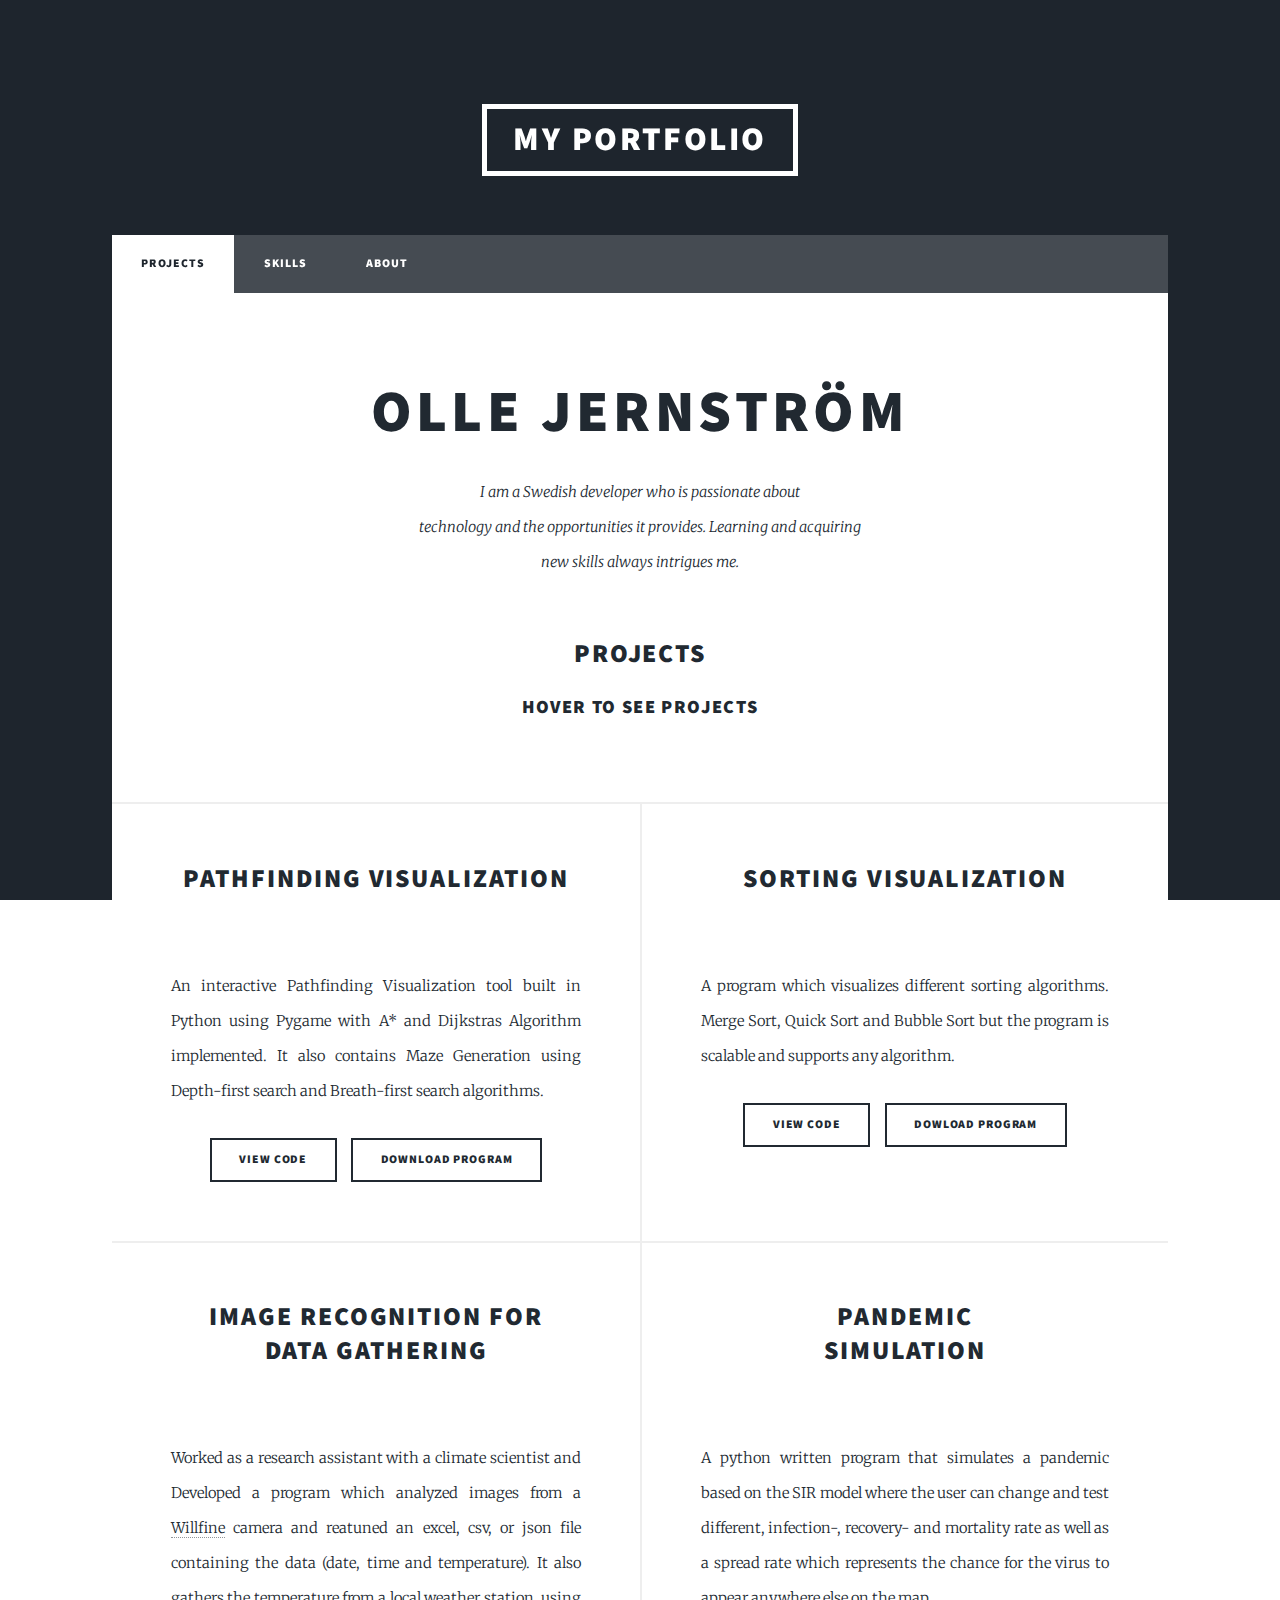
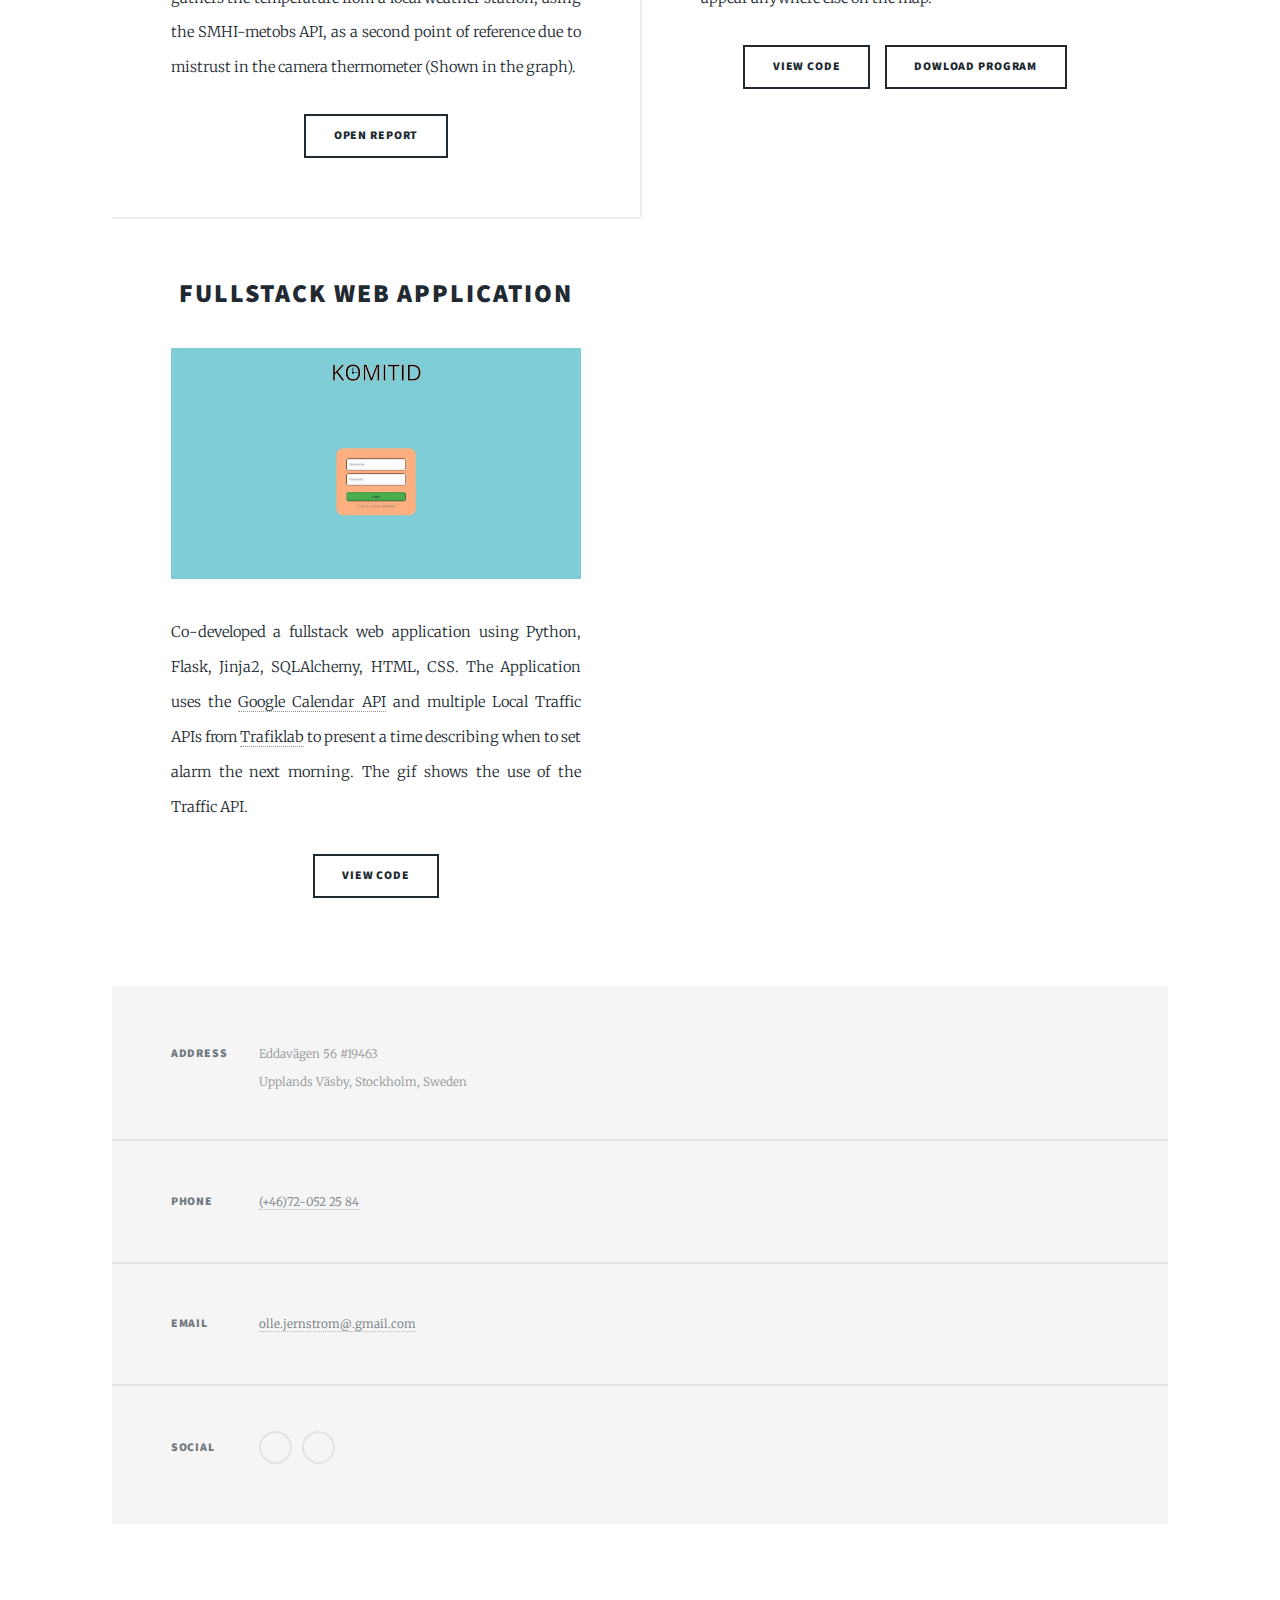
==== commit f74fa456: "All pages ready for publish" ====
--- a/index.html
+++ b/index.html
@@ -1,12 +1,8 @@
 <!DOCTYPE HTML>
-<!--
-	My Portfolio by HTML5 UP
-	html5up.net | @ajlkn
-	Free for personal and commercial use under the CCA 3.0 license (html5up.net/license)
--->
+
 <html>
 	<head>
-		<title>Olle Jernströms Portfolio</title>
+		<title>Portfolio Olle Jernström</title>
 		<meta charset="utf-8" />
 		<meta name="viewport" content="width=device-width, initial-scale=1, user-scalable=no" />
 		<link rel="stylesheet" href="assets/css/main.css" />
@@ -19,6 +15,7 @@
 			<div id="wrapper" class="fade-in">
 
 				<!-- Intro -->
+
 
 
 				<!-- Header -->
--- a/assets/css/main.css
+++ b/assets/css/main.css
@@ -1,4702 +1,4706 @@
-@import url(fontawesome-all.min.css);
-@import url("https://fonts.googleapis.com/css?family=Merriweather:300,700,300italic,700italic|Source+Sans+Pro:900");
-
-/*
-	Massively by HTML5 UP
-	html5up.net | @ajlkn
-	Free for personal and commercial use under the CCA 3.0 license (html5up.net/license)
-*/
-
-html, body, div, span, applet, object,
-iframe, h1, h2, h3, h4, h5, h6, p, blockquote,
-pre, a, abbr, acronym, address, big, cite,
-code, del, dfn, em, img, ins, kbd, q, s, samp,
-small, strike, strong, sub, sup, tt, var, b,
-u, i, center, dl, dt, dd, ol, ul, li, fieldset,
-form, label, legend, table, caption, tbody,
-tfoot, thead, tr, th, td, article, aside,
-canvas, details, embed, figure, figcaption,
-footer, header, hgroup, menu, nav, output, ruby,
-section, summary, time, mark, audio, video {
-	margin: 0;
-	padding: 0;
-	border: 0;
-	font-size: 100%;
-	font: inherit;
-	vertical-align: baseline;}
-
-article, aside, details, figcaption, figure,
-footer, header, hgroup, menu, nav, section {
-	display: block;}
-
-.underline{
-    text-decoration: underline;
-}
-
-.strong {
-    text-decoration: underline
-}
-
-#path{
-    background:transparent url("https://i.imgur.com/7r91PY3.jpeg")
-}
-
-body {
-	line-height: 1;
-}
-
-ol, ul {
-	list-style: none;
-}
-
-blockquote, q {
-	quotes: none;
-}
-
-	blockquote:before, blockquote:after, q:before, q:after {
-		content: '';
-		content: none;
-	}
-
-table {
-	border-collapse: collapse;
-	border-spacing: 0;
-}
-
-body {
-	-webkit-text-size-adjust: none;
-}
-
-mark {
-	background-color: transparent;
-	color: inherit;
-}
-
-input::-moz-focus-inner {
-	border: 0;
-	padding: 0;
-}
-
-input, select, textarea {
-	-moz-appearance: none;
-	-webkit-appearance: none;
-	-ms-appearance: none;
-	appearance: none;
-}
-
-/* Basic */
-
-	@-ms-viewport {
-		width: device-width;
-	}
-
-	body {
-		-ms-overflow-style: scrollbar;
-	}
-
-	@media screen and (max-width: 480px) {
-
-		html, body {
-			min-width: 320px;
-		}
-
-	}
-
-	html {
-		box-sizing: border-box;
-	}
-
-	*, *:before, *:after {
-		box-sizing: inherit;
-	}
-
-	body {
-		background-color: #ffffff;
-	}
-
-		body.is-preload *, body.is-preload *:before, body.is-preload *:after {
-			-moz-animation: none !important;
-			-webkit-animation: none !important;
-			-ms-animation: none !important;
-			animation: none !important;
-			-moz-transition: none !important;
-			-webkit-transition: none !important;
-			-ms-transition: none !important;
-			transition: none !important;
-		}
-
-/* Type */
-
-	html {
-		font-size: 16pt;
-	}
-
-		@media screen and (max-width: 1680px) {
-
-			html {
-				font-size: 12pt;
-			}
-
-		}
-
-		@media screen and (max-width: 1280px) {
-
-			html {
-				font-size: 11pt;
-			}
-
-		}
-
-		@media screen and (max-width: 360px) {
-
-			html {
-				font-size: 10pt;
-			}
-
-		}
-
-	body {
-		color: #212931;
-	}
-
-	body, input, select, textarea {
-		font-family: "Merriweather", Georgia, serif;
-		font-weight: 300;
-		font-size: 1rem;
-		line-height: 2.375;
-	}
-
-	a {
-		-moz-transition: color 0.2s ease-in-out, background-color 0.2s ease-in-out, border-color 0.2s ease-in-out, box-shadow 0.2s ease-in-out;
-		-webkit-transition: color 0.2s ease-in-out, background-color 0.2s ease-in-out, border-color 0.2s ease-in-out, box-shadow 0.2s ease-in-out;
-		-ms-transition: color 0.2s ease-in-out, background-color 0.2s ease-in-out, border-color 0.2s ease-in-out, box-shadow 0.2s ease-in-out;
-		transition: color 0.2s ease-in-out, background-color 0.2s ease-in-out, border-color 0.2s ease-in-out, box-shadow 0.2s ease-in-out;
-		border-bottom: dotted 1px;
-		text-decoration: none;
-	}
-
-		a:hover {
-			border-bottom-color: transparent;
-		}
-
-	strong, b {
-		font-weight: 600;
-	}
-
-	em, i {
-		font-style: italic;
-	}
-
-	p {
-		text-align: justify;
-		margin: 0 0 2rem 0;
-	}
-
-	h1, h2, h3, h4, h5, h6 {
-		font-family: "Source Sans Pro", Helvetica, sans-serif;
-		font-weight: 900;
-		line-height: 1.5;
-		letter-spacing: 0.075em;
-		text-transform: uppercase;
-		margin: 0 0 1rem 0;
-	}
-
-		h1 a, h2 a, h3 a, h4 a, h5 a, h6 a {
-			border-bottom: 0;
-			color: inherit;
-			text-decoration: none;
-		}
-
-	h1 {
-		font-size: 4rem;
-		line-height: 1.1;
-		margin: 0 0 2rem 0;
-	}
-
-	h2 {
-		font-size: 1.75rem;
-		line-height: 1.3;
-		margin: 0 0 1.5rem 0;
-	}
-
-	h3 {
-		font-size: 1.25rem;
-		margin: 0 0 1.5rem 0;
-
-	}
-
-	h4 {
-		font-size: 1rem;
-	}
-
-	h5 {
-		font-size: 0.9rem;
-	}
-
-	h6 {
-		font-size: 0.8rem;
-	}
-
-	sub {
-		font-size: 0.8rem;
-		position: relative;
-		top: 0.5rem;
-	}
-
-	sup {
-		font-size: 0.8rem;
-		position: relative;
-		top: -0.5rem;
-	}
-
-	blockquote {
-		border-left: solid 4px;
-		font-style: italic;
-		margin: 0 0 2rem 0;
-		padding: 0.5rem 0 0.5rem 2rem;
-	}
-
-	code {
-		border: solid 2px;
-		font-family: "Courier New", monospace;
-		font-size: 0.9rem;
-		margin: 0 0.25rem;
-		padding: 0.25rem 0.65rem;
-	}
-
-	pre {
-		-webkit-overflow-scrolling: touch;
-		font-family: "Courier New", monospace;
-		font-size: 0.9rem;
-		margin: 0 0 2rem 0;
-	}
-
-		pre code {
-			display: block;
-			line-height: 1.75;
-			padding: 1rem 1.5rem;
-			overflow-x: auto;
-		}
-
-	hr {
-		border: 0;
-		border-bottom: solid 2px;
-		margin: 3rem 0;
-	}
-
-		hr.major {
-			margin: 5rem 0;
-		}
-
-	.align-left {
-		text-align: left;
-	}
-
-	.align-center {
-		text-align: center;
-	}
-
-	.align-right {
-		text-align: right;
-	}
-
-	input, select, textarea {
-		color: #212931;
-	}
-
-	a {
-		color: #212931;
-		border-bottom-color: rgba(33, 41, 49, 0.5);
-	}
-
-		a:hover {
-			border-bottom-color: transparent;
-			color: #18bfef !important;
-		}
-
-	strong, b {
-		color: #212931;
-	}
-
-	h1, h2, h3, h4, h5, h6 {
-		color: #212931;
-	}
-
-	blockquote {
-		border-left-color: #eeeeee;
-	}
-
-	code {
-		background: rgba(220, 220, 220, 0.25);
-		border-color: #eeeeee;
-	}
-
-	hr {
-		border-bottom-color: #eeeeee;
-	}
-
-/* Row */
-
-	.row {
-		display: flex;
-		flex-wrap: wrap;
-		box-sizing: border-box;
-		align-items: stretch;
-	}
-
-		.row > * {
-			box-sizing: border-box;
-		}
-
-		.row.gtr-uniform > * > :last-child {
-			margin-bottom: 0;
-		}
-
-		.row.aln-left {
-			justify-content: flex-start;
-		}
-
-		.row.aln-center {
-			justify-content: center;
-		}
-
-		.row.aln-right {
-			justify-content: flex-end;
-		}
-
-		.row.aln-top {
-			align-items: flex-start;
-		}
-
-		.row.aln-middle {
-			align-items: center;
-		}
-
-		.row.aln-bottom {
-			align-items: flex-end;
-		}
-
-		.row > .imp {
-			order: -1;
-		}
-
-		.row > .col-1 {
-			width: 8.33333%;
-		}
-
-		.row > .off-1 {
-			margin-left: 8.33333%;
-		}
-
-		.row > .col-2 {
-			width: 16.66667%;
-		}
-
-		.row > .off-2 {
-			margin-left: 16.66667%;
-		}
-
-		.row > .col-3 {
-			width: 25%;
-		}
-
-		.row > .off-3 {
-			margin-left: 25%;
-		}
-
-		.row > .col-4 {
-			width: 33.33333%;
-		}
-
-		.row > .off-4 {
-			margin-left: 33.33333%;
-		}
-
-		.row > .col-5 {
-			width: 41.66667%;
-		}
-
-		.row > .off-5 {
-			margin-left: 41.66667%;
-		}
-
-		.row > .col-6 {
-			width: 50%;
-		}
-
-		.row > .off-6 {
-			margin-left: 50%;
-		}
-
-		.row > .col-7 {
-			width: 58.33333%;
-		}
-
-		.row > .off-7 {
-			margin-left: 58.33333%;
-		}
-
-		.row > .col-8 {
-			width: 66.66667%;
-		}
-
-		.row > .off-8 {
-			margin-left: 66.66667%;
-		}
-
-		.row > .col-9 {
-			width: 75%;
-		}
-
-		.row > .off-9 {
-			margin-left: 75%;
-		}
-
-		.row > .col-10 {
-			width: 83.33333%;
-		}
-
-		.row > .off-10 {
-			margin-left: 83.33333%;
-		}
-
-		.row > .col-11 {
-			width: 91.66667%;
-		}
-
-		.row > .off-11 {
-			margin-left: 91.66667%;
-		}
-
-		.row > .col-12 {
-			width: 100%;
-		}
-
-		.row > .off-12 {
-			margin-left: 100%;
-		}
-
-		.row.gtr-0 {
-			margin-top: 0;
-			margin-left: 0rem;
-		}
-
-			.row.gtr-0 > * {
-				padding: 0 0 0 0rem;
-			}
-
-			.row.gtr-0.gtr-uniform {
-				margin-top: 0rem;
-			}
-
-				.row.gtr-0.gtr-uniform > * {
-					padding-top: 0rem;
-				}
-
-		.row.gtr-25 {
-			margin-top: 0;
-			margin-left: -0.375rem;
-		}
-
-			.row.gtr-25 > * {
-				padding: 0 0 0 0.375rem;
-			}
-
-			.row.gtr-25.gtr-uniform {
-				margin-top: -0.375rem;
-			}
-
-				.row.gtr-25.gtr-uniform > * {
-					padding-top: 0.375rem;
-				}
-
-		.row.gtr-50 {
-			margin-top: 0;
-			margin-left: -0.75rem;
-		}
-
-			.row.gtr-50 > * {
-				padding: 0 0 0 0.75rem;
-			}
-
-			.row.gtr-50.gtr-uniform {
-				margin-top: -0.75rem;
-			}
-
-				.row.gtr-50.gtr-uniform > * {
-					padding-top: 0.75rem;
-				}
-
-		.row {
-			margin-top: 0;
-			margin-left: -1.5rem;
-		}
-
-			.row > * {
-				padding: 0 0 0 1.5rem;
-			}
-
-			.row.gtr-uniform {
-				margin-top: -1.5rem;
-			}
-
-				.row.gtr-uniform > * {
-					padding-top: 1.5rem;
-				}
-
-		.row.gtr-150 {
-			margin-top: 0;
-			margin-left: -2.25rem;
-		}
-
-			.row.gtr-150 > * {
-				padding: 0 0 0 2.25rem;
-			}
-
-			.row.gtr-150.gtr-uniform {
-				margin-top: -2.25rem;
-			}
-
-				.row.gtr-150.gtr-uniform > * {
-					padding-top: 2.25rem;
-				}
-
-		.row.gtr-200 {
-			margin-top: 0;
-			margin-left: -3rem;
-		}
-
-			.row.gtr-200 > * {
-				padding: 0 0 0 3rem;
-			}
-
-			.row.gtr-200.gtr-uniform {
-				margin-top: -3rem;
-			}
-
-				.row.gtr-200.gtr-uniform > * {
-					padding-top: 3rem;
-				}
-
-		@media screen and (max-width: 1680px) {
-
-			.row {
-				display: flex;
-				flex-wrap: wrap;
-				box-sizing: border-box;
-				align-items: stretch;
-			}
-
-				.row > * {
-					box-sizing: border-box;
-				}
-
-				.row.gtr-uniform > * > :last-child {
-					margin-bottom: 0;
-				}
-
-				.row.aln-left {
-					justify-content: flex-start;
-				}
-
-				.row.aln-center {
-					justify-content: center;
-				}
-
-				.row.aln-right {
-					justify-content: flex-end;
-				}
-
-				.row.aln-top {
-					align-items: flex-start;
-				}
-
-				.row.aln-middle {
-					align-items: center;
-				}
-
-				.row.aln-bottom {
-					align-items: flex-end;
-				}
-
-				.row > .imp-xlarge {
-					order: -1;
-				}
-
-				.row > .col-1-xlarge {
-					width: 8.33333%;
-				}
-
-				.row > .off-1-xlarge {
-					margin-left: 8.33333%;
-				}
-
-				.row > .col-2-xlarge {
-					width: 16.66667%;
-				}
-
-				.row > .off-2-xlarge {
-					margin-left: 16.66667%;
-				}
-
-				.row > .col-3-xlarge {
-					width: 25%;
-				}
-
-				.row > .off-3-xlarge {
-					margin-left: 25%;
-				}
-
-				.row > .col-4-xlarge {
-					width: 33.33333%;
-				}
-
-				.row > .off-4-xlarge {
-					margin-left: 33.33333%;
-				}
-
-				.row > .col-5-xlarge {
-					width: 41.66667%;
-				}
-
-				.row > .off-5-xlarge {
-					margin-left: 41.66667%;
-				}
-
-				.row > .col-6-xlarge {
-					width: 50%;
-				}
-
-				.row > .off-6-xlarge {
-					margin-left: 50%;
-				}
-
-				.row > .col-7-xlarge {
-					width: 58.33333%;
-				}
-
-				.row > .off-7-xlarge {
-					margin-left: 58.33333%;
-				}
-
-				.row > .col-8-xlarge {
-					width: 66.66667%;
-				}
-
-				.row > .off-8-xlarge {
-					margin-left: 66.66667%;
-				}
-
-				.row > .col-9-xlarge {
-					width: 75%;
-				}
-
-				.row > .off-9-xlarge {
-					margin-left: 75%;
-				}
-
-				.row > .col-10-xlarge {
-					width: 83.33333%;
-				}
-
-				.row > .off-10-xlarge {
-					margin-left: 83.33333%;
-				}
-
-				.row > .col-11-xlarge {
-					width: 91.66667%;
-				}
-
-				.row > .off-11-xlarge {
-					margin-left: 91.66667%;
-				}
-
-				.row > .col-12-xlarge {
-					width: 100%;
-				}
-
-				.row > .off-12-xlarge {
-					margin-left: 100%;
-				}
-
-				.row.gtr-0 {
-					margin-top: 0;
-					margin-left: 0rem;
-				}
-
-					.row.gtr-0 > * {
-						padding: 0 0 0 0rem;
-					}
-
-					.row.gtr-0.gtr-uniform {
-						margin-top: 0rem;
-					}
-
-						.row.gtr-0.gtr-uniform > * {
-							padding-top: 0rem;
-						}
-
-				.row.gtr-25 {
-					margin-top: 0;
-					margin-left: -0.375rem;
-				}
-
-					.row.gtr-25 > * {
-						padding: 0 0 0 0.375rem;
-					}
-
-					.row.gtr-25.gtr-uniform {
-						margin-top: -0.375rem;
-					}
-
-						.row.gtr-25.gtr-uniform > * {
-							padding-top: 0.375rem;
-						}
-
-				.row.gtr-50 {
-					margin-top: 0;
-					margin-left: -0.75rem;
-				}
-
-					.row.gtr-50 > * {
-						padding: 0 0 0 0.75rem;
-					}
-
-					.row.gtr-50.gtr-uniform {
-						margin-top: -0.75rem;
-					}
-
-						.row.gtr-50.gtr-uniform > * {
-							padding-top: 0.75rem;
-						}
-
-				.row {
-					margin-top: 0;
-					margin-left: -1.5rem;
-				}
-
-					.row > * {
-						padding: 0 0 0 1.5rem;
-					}
-
-					.row.gtr-uniform {
-						margin-top: -1.5rem;
-					}
-
-						.row.gtr-uniform > * {
-							padding-top: 1.5rem;
-						}
-
-				.row.gtr-150 {
-					margin-top: 0;
-					margin-left: -2.25rem;
-				}
-
-					.row.gtr-150 > * {
-						padding: 0 0 0 2.25rem;
-					}
-
-					.row.gtr-150.gtr-uniform {
-						margin-top: -2.25rem;
-					}
-
-						.row.gtr-150.gtr-uniform > * {
-							padding-top: 2.25rem;
-						}
-
-				.row.gtr-200 {
-					margin-top: 0;
-					margin-left: -3rem;
-				}
-
-					.row.gtr-200 > * {
-						padding: 0 0 0 3rem;
-					}
-
-					.row.gtr-200.gtr-uniform {
-						margin-top: -3rem;
-					}
-
-						.row.gtr-200.gtr-uniform > * {
-							padding-top: 3rem;
-						}
-
-		}
-
-		@media screen and (max-width: 1280px) {
-
-			.row {
-				display: flex;
-				flex-wrap: wrap;
-				box-sizing: border-box;
-				align-items: stretch;
-			}
-
-				.row > * {
-					box-sizing: border-box;
-				}
-
-				.row.gtr-uniform > * > :last-child {
-					margin-bottom: 0;
-				}
-
-				.row.aln-left {
-					justify-content: flex-start;
-				}
-
-				.row.aln-center {
-					justify-content: center;
-				}
-
-				.row.aln-right {
-					justify-content: flex-end;
-				}
-
-				.row.aln-top {
-					align-items: flex-start;
-				}
-
-				.row.aln-middle {
-					align-items: center;
-				}
-
-				.row.aln-bottom {
-					align-items: flex-end;
-				}
-
-				.row > .imp-large {
-					order: -1;
-				}
-
-				.row > .col-1-large {
-					width: 8.33333%;
-				}
-
-				.row > .off-1-large {
-					margin-left: 8.33333%;
-				}
-
-				.row > .col-2-large {
-					width: 16.66667%;
-				}
-
-				.row > .off-2-large {
-					margin-left: 16.66667%;
-				}
-
-				.row > .col-3-large {
-					width: 25%;
-				}
-
-				.row > .off-3-large {
-					margin-left: 25%;
-				}
-
-				.row > .col-4-large {
-					width: 33.33333%;
-				}
-
-				.row > .off-4-large {
-					margin-left: 33.33333%;
-				}
-
-				.row > .col-5-large {
-					width: 41.66667%;
-				}
-
-				.row > .off-5-large {
-					margin-left: 41.66667%;
-				}
-
-				.row > .col-6-large {
-					width: 50%;
-				}
-
-				.row > .off-6-large {
-					margin-left: 50%;
-				}
-
-				.row > .col-7-large {
-					width: 58.33333%;
-				}
-
-				.row > .off-7-large {
-					margin-left: 58.33333%;
-				}
-
-				.row > .col-8-large {
-					width: 66.66667%;
-				}
-
-				.row > .off-8-large {
-					margin-left: 66.66667%;
-				}
-
-				.row > .col-9-large {
-					width: 75%;
-				}
-
-				.row > .off-9-large {
-					margin-left: 75%;
-				}
-
-				.row > .col-10-large {
-					width: 83.33333%;
-				}
-
-				.row > .off-10-large {
-					margin-left: 83.33333%;
-				}
-
-				.row > .col-11-large {
-					width: 91.66667%;
-				}
-
-				.row > .off-11-large {
-					margin-left: 91.66667%;
-				}
-
-				.row > .col-12-large {
-					width: 100%;
-				}
-
-				.row > .off-12-large {
-					margin-left: 100%;
-				}
-
-				.row.gtr-0 {
-					margin-top: 0;
-					margin-left: 0rem;
-				}
-
-					.row.gtr-0 > * {
-						padding: 0 0 0 0rem;
-					}
-
-					.row.gtr-0.gtr-uniform {
-						margin-top: 0rem;
-					}
-
-						.row.gtr-0.gtr-uniform > * {
-							padding-top: 0rem;
-						}
-
-				.row.gtr-25 {
-					margin-top: 0;
-					margin-left: -0.375rem;
-				}
-
-					.row.gtr-25 > * {
-						padding: 0 0 0 0.375rem;
-					}
-
-					.row.gtr-25.gtr-uniform {
-						margin-top: -0.375rem;
-					}
-
-						.row.gtr-25.gtr-uniform > * {
-							padding-top: 0.375rem;
-						}
-
-				.row.gtr-50 {
-					margin-top: 0;
-					margin-left: -0.75rem;
-				}
-
-					.row.gtr-50 > * {
-						padding: 0 0 0 0.75rem;
-					}
-
-					.row.gtr-50.gtr-uniform {
-						margin-top: -0.75rem;
-					}
-
-						.row.gtr-50.gtr-uniform > * {
-							padding-top: 0.75rem;
-						}
-
-				.row {
-					margin-top: 0;
-					margin-left: -1.5rem;
-				}
-
-					.row > * {
-						padding: 0 0 0 1.5rem;
-					}
-
-					.row.gtr-uniform {
-						margin-top: -1.5rem;
-					}
-
-						.row.gtr-uniform > * {
-							padding-top: 1.5rem;
-						}
-
-				.row.gtr-150 {
-					margin-top: 0;
-					margin-left: -2.25rem;
-				}
-
-					.row.gtr-150 > * {
-						padding: 0 0 0 2.25rem;
-					}
-
-					.row.gtr-150.gtr-uniform {
-						margin-top: -2.25rem;
-					}
-
-						.row.gtr-150.gtr-uniform > * {
-							padding-top: 2.25rem;
-						}
-
-				.row.gtr-200 {
-					margin-top: 0;
-					margin-left: -3rem;
-				}
-
-					.row.gtr-200 > * {
-						padding: 0 0 0 3rem;
-					}
-
-					.row.gtr-200.gtr-uniform {
-						margin-top: -3rem;
-					}
-
-						.row.gtr-200.gtr-uniform > * {
-							padding-top: 3rem;
-						}
-
-		}
-
-		@media screen and (max-width: 980px) {
-
-			.row {
-				display: flex;
-				flex-wrap: wrap;
-				box-sizing: border-box;
-				align-items: stretch;
-			}
-
-				.row > * {
-					box-sizing: border-box;
-				}
-
-				.row.gtr-uniform > * > :last-child {
-					margin-bottom: 0;
-				}
-
-				.row.aln-left {
-					justify-content: flex-start;
-				}
-
-				.row.aln-center {
-					justify-content: center;
-				}
-
-				.row.aln-right {
-					justify-content: flex-end;
-				}
-
-				.row.aln-top {
-					align-items: flex-start;
-				}
-
-				.row.aln-middle {
-					align-items: center;
-				}
-
-				.row.aln-bottom {
-					align-items: flex-end;
-				}
-
-				.row > .imp-medium {
-					order: -1;
-				}
-
-				.row > .col-1-medium {
-					width: 8.33333%;
-				}
-
-				.row > .off-1-medium {
-					margin-left: 8.33333%;
-				}
-
-				.row > .col-2-medium {
-					width: 16.66667%;
-				}
-
-				.row > .off-2-medium {
-					margin-left: 16.66667%;
-				}
-
-				.row > .col-3-medium {
-					width: 25%;
-				}
-
-				.row > .off-3-medium {
-					margin-left: 25%;
-				}
-
-				.row > .col-4-medium {
-					width: 33.33333%;
-				}
-
-				.row > .off-4-medium {
-					margin-left: 33.33333%;
-				}
-
-				.row > .col-5-medium {
-					width: 41.66667%;
-				}
-
-				.row > .off-5-medium {
-					margin-left: 41.66667%;
-				}
-
-				.row > .col-6-medium {
-					width: 50%;
-				}
-
-				.row > .off-6-medium {
-					margin-left: 50%;
-				}
-
-				.row > .col-7-medium {
-					width: 58.33333%;
-				}
-
-				.row > .off-7-medium {
-					margin-left: 58.33333%;
-				}
-
-				.row > .col-8-medium {
-					width: 66.66667%;
-				}
-
-				.row > .off-8-medium {
-					margin-left: 66.66667%;
-				}
-
-				.row > .col-9-medium {
-					width: 75%;
-				}
-
-				.row > .off-9-medium {
-					margin-left: 75%;
-				}
-
-				.row > .col-10-medium {
-					width: 83.33333%;
-				}
-
-				.row > .off-10-medium {
-					margin-left: 83.33333%;
-				}
-
-				.row > .col-11-medium {
-					width: 91.66667%;
-				}
-
-				.row > .off-11-medium {
-					margin-left: 91.66667%;
-				}
-
-				.row > .col-12-medium {
-					width: 100%;
-				}
-
-				.row > .off-12-medium {
-					margin-left: 100%;
-				}
-
-				.row.gtr-0 {
-					margin-top: 0;
-					margin-left: 0rem;
-				}
-
-					.row.gtr-0 > * {
-						padding: 0 0 0 0rem;
-					}
-
-					.row.gtr-0.gtr-uniform {
-						margin-top: 0rem;
-					}
-
-						.row.gtr-0.gtr-uniform > * {
-							padding-top: 0rem;
-						}
-
-				.row.gtr-25 {
-					margin-top: 0;
-					margin-left: -0.375rem;
-				}
-
-					.row.gtr-25 > * {
-						padding: 0 0 0 0.375rem;
-					}
-
-					.row.gtr-25.gtr-uniform {
-						margin-top: -0.375rem;
-					}
-
-						.row.gtr-25.gtr-uniform > * {
-							padding-top: 0.375rem;
-						}
-
-				.row.gtr-50 {
-					margin-top: 0;
-					margin-left: -0.75rem;
-				}
-
-					.row.gtr-50 > * {
-						padding: 0 0 0 0.75rem;
-					}
-
-					.row.gtr-50.gtr-uniform {
-						margin-top: -0.75rem;
-					}
-
-						.row.gtr-50.gtr-uniform > * {
-							padding-top: 0.75rem;
-						}
-
-				.row {
-					margin-top: 0;
-					margin-left: -1.5rem;
-				}
-
-					.row > * {
-						padding: 0 0 0 1.5rem;
-					}
-
-					.row.gtr-uniform {
-						margin-top: -1.5rem;
-					}
-
-						.row.gtr-uniform > * {
-							padding-top: 1.5rem;
-						}
-
-				.row.gtr-150 {
-					margin-top: 0;
-					margin-left: -2.25rem;
-				}
-
-					.row.gtr-150 > * {
-						padding: 0 0 0 2.25rem;
-					}
-
-					.row.gtr-150.gtr-uniform {
-						margin-top: -2.25rem;
-					}
-
-						.row.gtr-150.gtr-uniform > * {
-							padding-top: 2.25rem;
-						}
-
-				.row.gtr-200 {
-					margin-top: 0;
-					margin-left: -3rem;
-				}
-
-					.row.gtr-200 > * {
-						padding: 0 0 0 3rem;
-					}
-
-					.row.gtr-200.gtr-uniform {
-						margin-top: -3rem;
-					}
-
-						.row.gtr-200.gtr-uniform > * {
-							padding-top: 3rem;
-						}
-
-		}
-
-		@media screen and (max-width: 736px) {
-
-			.row {
-				display: flex;
-				flex-wrap: wrap;
-				box-sizing: border-box;
-				align-items: stretch;
-			}
-
-				.row > * {
-					box-sizing: border-box;
-				}
-
-				.row.gtr-uniform > * > :last-child {
-					margin-bottom: 0;
-				}
-
-				.row.aln-left {
-					justify-content: flex-start;
-				}
-
-				.row.aln-center {
-					justify-content: center;
-				}
-
-				.row.aln-right {
-					justify-content: flex-end;
-				}
-
-				.row.aln-top {
-					align-items: flex-start;
-				}
-
-				.row.aln-middle {
-					align-items: center;
-				}
-
-				.row.aln-bottom {
-					align-items: flex-end;
-				}
-
-				.row > .imp-small {
-					order: -1;
-				}
-
-				.row > .col-1-small {
-					width: 8.33333%;
-				}
-
-				.row > .off-1-small {
-					margin-left: 8.33333%;
-				}
-
-				.row > .col-2-small {
-					width: 16.66667%;
-				}
-
-				.row > .off-2-small {
-					margin-left: 16.66667%;
-				}
-
-				.row > .col-3-small {
-					width: 25%;
-				}
-
-				.row > .off-3-small {
-					margin-left: 25%;
-				}
-
-				.row > .col-4-small {
-					width: 33.33333%;
-				}
-
-				.row > .off-4-small {
-					margin-left: 33.33333%;
-				}
-
-				.row > .col-5-small {
-					width: 41.66667%;
-				}
-
-				.row > .off-5-small {
-					margin-left: 41.66667%;
-				}
-
-				.row > .col-6-small {
-					width: 50%;
-				}
-
-				.row > .off-6-small {
-					margin-left: 50%;
-				}
-
-				.row > .col-7-small {
-					width: 58.33333%;
-				}
-
-				.row > .off-7-small {
-					margin-left: 58.33333%;
-				}
-
-				.row > .col-8-small {
-					width: 66.66667%;
-				}
-
-				.row > .off-8-small {
-					margin-left: 66.66667%;
-				}
-
-				.row > .col-9-small {
-					width: 75%;
-				}
-
-				.row > .off-9-small {
-					margin-left: 75%;
-				}
-
-				.row > .col-10-small {
-					width: 83.33333%;
-				}
-
-				.row > .off-10-small {
-					margin-left: 83.33333%;
-				}
-
-				.row > .col-11-small {
-					width: 91.66667%;
-				}
-
-				.row > .off-11-small {
-					margin-left: 91.66667%;
-				}
-
-				.row > .col-12-small {
-					width: 100%;
-				}
-
-				.row > .off-12-small {
-					margin-left: 100%;
-				}
-
-				.row.gtr-0 {
-					margin-top: 0;
-					margin-left: 0rem;
-				}
-
-					.row.gtr-0 > * {
-						padding: 0 0 0 0rem;
-					}
-
-					.row.gtr-0.gtr-uniform {
-						margin-top: 0rem;
-					}
-
-						.row.gtr-0.gtr-uniform > * {
-							padding-top: 0rem;
-						}
-
-				.row.gtr-25 {
-					margin-top: 0;
-					margin-left: -0.375rem;
-				}
-
-					.row.gtr-25 > * {
-						padding: 0 0 0 0.375rem;
-					}
-
-					.row.gtr-25.gtr-uniform {
-						margin-top: -0.375rem;
-					}
-
-						.row.gtr-25.gtr-uniform > * {
-							padding-top: 0.375rem;
-						}
-
-				.row.gtr-50 {
-					margin-top: 0;
-					margin-left: -0.75rem;
-				}
-
-					.row.gtr-50 > * {
-						padding: 0 0 0 0.75rem;
-					}
-
-					.row.gtr-50.gtr-uniform {
-						margin-top: -0.75rem;
-					}
-
-						.row.gtr-50.gtr-uniform > * {
-							padding-top: 0.75rem;
-						}
-
-				.row {
-					margin-top: 0;
-					margin-left: -1.5rem;
-				}
-
-					.row > * {
-						padding: 0 0 0 1.5rem;
-					}
-
-					.row.gtr-uniform {
-						margin-top: -1.5rem;
-					}
-
-						.row.gtr-uniform > * {
-							padding-top: 1.5rem;
-						}
-
-				.row.gtr-150 {
-					margin-top: 0;
-					margin-left: -2.25rem;
-				}
-
-					.row.gtr-150 > * {
-						padding: 0 0 0 2.25rem;
-					}
-
-					.row.gtr-150.gtr-uniform {
-						margin-top: -2.25rem;
-					}
-
-						.row.gtr-150.gtr-uniform > * {
-							padding-top: 2.25rem;
-						}
-
-				.row.gtr-200 {
-					margin-top: 0;
-					margin-left: -3rem;
-				}
-
-					.row.gtr-200 > * {
-						padding: 0 0 0 3rem;
-					}
-
-					.row.gtr-200.gtr-uniform {
-						margin-top: -3rem;
-					}
-
-						.row.gtr-200.gtr-uniform > * {
-							padding-top: 3rem;
-						}
-
-		}
-
-		@media screen and (max-width: 480px) {
-
-			.row {
-				display: flex;
-				flex-wrap: wrap;
-				box-sizing: border-box;
-				align-items: stretch;
-			}
-
-				.row > * {
-					box-sizing: border-box;
-				}
-
-				.row.gtr-uniform > * > :last-child {
-					margin-bottom: 0;
-				}
-
-				.row.aln-left {
-					justify-content: flex-start;
-				}
-
-				.row.aln-center {
-					justify-content: center;
-				}
-
-				.row.aln-right {
-					justify-content: flex-end;
-				}
-
-				.row.aln-top {
-					align-items: flex-start;
-				}
-
-				.row.aln-middle {
-					align-items: center;
-				}
-
-				.row.aln-bottom {
-					align-items: flex-end;
-				}
-
-				.row > .imp-xsmall {
-					order: -1;
-				}
-
-				.row > .col-1-xsmall {
-					width: 8.33333%;
-				}
-
-				.row > .off-1-xsmall {
-					margin-left: 8.33333%;
-				}
-
-				.row > .col-2-xsmall {
-					width: 16.66667%;
-				}
-
-				.row > .off-2-xsmall {
-					margin-left: 16.66667%;
-				}
-
-				.row > .col-3-xsmall {
-					width: 25%;
-				}
-
-				.row > .off-3-xsmall {
-					margin-left: 25%;
-				}
-
-				.row > .col-4-xsmall {
-					width: 33.33333%;
-				}
-
-				.row > .off-4-xsmall {
-					margin-left: 33.33333%;
-				}
-
-				.row > .col-5-xsmall {
-					width: 41.66667%;
-				}
-
-				.row > .off-5-xsmall {
-					margin-left: 41.66667%;
-				}
-
-				.row > .col-6-xsmall {
-					width: 50%;
-				}
-
-				.row > .off-6-xsmall {
-					margin-left: 50%;
-				}
-
-				.row > .col-7-xsmall {
-					width: 58.33333%;
-				}
-
-				.row > .off-7-xsmall {
-					margin-left: 58.33333%;
-				}
-
-				.row > .col-8-xsmall {
-					width: 66.66667%;
-				}
-
-				.row > .off-8-xsmall {
-					margin-left: 66.66667%;
-				}
-
-				.row > .col-9-xsmall {
-					width: 75%;
-				}
-
-				.row > .off-9-xsmall {
-					margin-left: 75%;
-				}
-
-				.row > .col-10-xsmall {
-					width: 83.33333%;
-				}
-
-				.row > .off-10-xsmall {
-					margin-left: 83.33333%;
-				}
-
-				.row > .col-11-xsmall {
-					width: 91.66667%;
-				}
-
-				.row > .off-11-xsmall {
-					margin-left: 91.66667%;
-				}
-
-				.row > .col-12-xsmall {
-					width: 100%;
-				}
-
-				.row > .off-12-xsmall {
-					margin-left: 100%;
-				}
-
-				.row.gtr-0 {
-					margin-top: 0;
-					margin-left: 0rem;
-				}
-
-					.row.gtr-0 > * {
-						padding: 0 0 0 0rem;
-					}
-
-					.row.gtr-0.gtr-uniform {
-						margin-top: 0rem;
-					}
-
-						.row.gtr-0.gtr-uniform > * {
-							padding-top: 0rem;
-						}
-
-				.row.gtr-25 {
-					margin-top: 0;
-					margin-left: -0.375rem;
-				}
-
-					.row.gtr-25 > * {
-						padding: 0 0 0 0.375rem;
-					}
-
-					.row.gtr-25.gtr-uniform {
-						margin-top: -0.375rem;
-					}
-
-						.row.gtr-25.gtr-uniform > * {
-							padding-top: 0.375rem;
-						}
-
-				.row.gtr-50 {
-					margin-top: 0;
-					margin-left: -0.75rem;
-				}
-
-					.row.gtr-50 > * {
-						padding: 0 0 0 0.75rem;
-					}
-
-					.row.gtr-50.gtr-uniform {
-						margin-top: -0.75rem;
-					}
-
-						.row.gtr-50.gtr-uniform > * {
-							padding-top: 0.75rem;
-						}
-
-				.row {
-					margin-top: 0;
-					margin-left: -1.5rem;
-				}
-
-					.row > * {
-						padding: 0 0 0 1.5rem;
-					}
-
-					.row.gtr-uniform {
-						margin-top: -1.5rem;
-					}
-
-						.row.gtr-uniform > * {
-							padding-top: 1.5rem;
-						}
-
-				.row.gtr-150 {
-					margin-top: 0;
-					margin-left: -2.25rem;
-				}
-
-					.row.gtr-150 > * {
-						padding: 0 0 0 2.25rem;
-					}
-
-					.row.gtr-150.gtr-uniform {
-						margin-top: -2.25rem;
-					}
-
-						.row.gtr-150.gtr-uniform > * {
-							padding-top: 2.25rem;
-						}
-
-				.row.gtr-200 {
-					margin-top: 0;
-					margin-left: -3rem;
-				}
-
-					.row.gtr-200 > * {
-						padding: 0 0 0 3rem;
-					}
-
-					.row.gtr-200.gtr-uniform {
-						margin-top: -3rem;
-					}
-
-						.row.gtr-200.gtr-uniform > * {
-							padding-top: 3rem;
-						}
-
-		}
-
-		@media screen and (max-width: 360px) {
-
-			.row {
-				display: flex;
-				flex-wrap: wrap;
-				box-sizing: border-box;
-				align-items: stretch;
-			}
-
-				.row > * {
-					box-sizing: border-box;
-				}
-
-				.row.gtr-uniform > * > :last-child {
-					margin-bottom: 0;
-				}
-
-				.row.aln-left {
-					justify-content: flex-start;
-				}
-
-				.row.aln-center {
-					justify-content: center;
-				}
-
-				.row.aln-right {
-					justify-content: flex-end;
-				}
-
-				.row.aln-top {
-					align-items: flex-start;
-				}
-
-				.row.aln-middle {
-					align-items: center;
-				}
-
-				.row.aln-bottom {
-					align-items: flex-end;
-				}
-
-				.row > .imp-xxsmall {
-					order: -1;
-				}
-
-				.row > .col-1-xxsmall {
-					width: 8.33333%;
-				}
-
-				.row > .off-1-xxsmall {
-					margin-left: 8.33333%;
-				}
-
-				.row > .col-2-xxsmall {
-					width: 16.66667%;
-				}
-
-				.row > .off-2-xxsmall {
-					margin-left: 16.66667%;
-				}
-
-				.row > .col-3-xxsmall {
-					width: 25%;
-				}
-
-				.row > .off-3-xxsmall {
-					margin-left: 25%;
-				}
-
-				.row > .col-4-xxsmall {
-					width: 33.33333%;
-				}
-
-				.row > .off-4-xxsmall {
-					margin-left: 33.33333%;
-				}
-
-				.row > .col-5-xxsmall {
-					width: 41.66667%;
-				}
-
-				.row > .off-5-xxsmall {
-					margin-left: 41.66667%;
-				}
-
-				.row > .col-6-xxsmall {
-					width: 50%;
-				}
-
-				.row > .off-6-xxsmall {
-					margin-left: 50%;
-				}
-
-				.row > .col-7-xxsmall {
-					width: 58.33333%;
-				}
-
-				.row > .off-7-xxsmall {
-					margin-left: 58.33333%;
-				}
-
-				.row > .col-8-xxsmall {
-					width: 66.66667%;
-				}
-
-				.row > .off-8-xxsmall {
-					margin-left: 66.66667%;
-				}
-
-				.row > .col-9-xxsmall {
-					width: 75%;
-				}
-
-				.row > .off-9-xxsmall {
-					margin-left: 75%;
-				}
-
-				.row > .col-10-xxsmall {
-					width: 83.33333%;
-				}
-
-				.row > .off-10-xxsmall {
-					margin-left: 83.33333%;
-				}
-
-				.row > .col-11-xxsmall {
-					width: 91.66667%;
-				}
-
-				.row > .off-11-xxsmall {
-					margin-left: 91.66667%;
-				}
-
-				.row > .col-12-xxsmall {
-					width: 100%;
-				}
-
-				.row > .off-12-xxsmall {
-					margin-left: 100%;
-				}
-
-				.row.gtr-0 {
-					margin-top: 0;
-					margin-left: 0rem;
-				}
-
-					.row.gtr-0 > * {
-						padding: 0 0 0 0rem;
-					}
-
-					.row.gtr-0.gtr-uniform {
-						margin-top: 0rem;
-					}
-
-						.row.gtr-0.gtr-uniform > * {
-							padding-top: 0rem;
-						}
-
-				.row.gtr-25 {
-					margin-top: 0;
-					margin-left: -0.375rem;
-				}
-
-					.row.gtr-25 > * {
-						padding: 0 0 0 0.375rem;
-					}
-
-					.row.gtr-25.gtr-uniform {
-						margin-top: -0.375rem;
-					}
-
-						.row.gtr-25.gtr-uniform > * {
-							padding-top: 0.375rem;
-						}
-
-				.row.gtr-50 {
-					margin-top: 0;
-					margin-left: -0.75rem;
-				}
-
-					.row.gtr-50 > * {
-						padding: 0 0 0 0.75rem;
-					}
-
-					.row.gtr-50.gtr-uniform {
-						margin-top: -0.75rem;
-					}
-
-						.row.gtr-50.gtr-uniform > * {
-							padding-top: 0.75rem;
-						}
-
-				.row {
-					margin-top: 0;
-					margin-left: -1.5rem;
-				}
-
-					.row > * {
-						padding: 0 0 0 1.5rem;
-					}
-
-					.row.gtr-uniform {
-						margin-top: -1.5rem;
-					}
-
-						.row.gtr-uniform > * {
-							padding-top: 1.5rem;
-						}
-
-				.row.gtr-150 {
-					margin-top: 0;
-					margin-left: -2.25rem;
-				}
-
-					.row.gtr-150 > * {
-						padding: 0 0 0 2.25rem;
-					}
-
-					.row.gtr-150.gtr-uniform {
-						margin-top: -2.25rem;
-					}
-
-						.row.gtr-150.gtr-uniform > * {
-							padding-top: 2.25rem;
-						}
-
-				.row.gtr-200 {
-					margin-top: 0;
-					margin-left: -3rem;
-				}
-
-					.row.gtr-200 > * {
-						padding: 0 0 0 3rem;
-					}
-
-					.row.gtr-200.gtr-uniform {
-						margin-top: -3rem;
-					}
-
-						.row.gtr-200.gtr-uniform > * {
-							padding-top: 3rem;
-						}
-
-		}
-
-/* Box */
-
-	.box {
-		border: solid 2px;
-		margin-bottom: 2rem;
-		padding: 1.5rem;
-	}
-
-		.box > :last-child,
-		.box > :last-child > :last-child,
-		.box > :last-child > :last-child > :last-child {
-			margin-bottom: 0;
-		}
-
-		.box.alt {
-			border: 0;
-			border-radius: 0;
-			padding: 0;
-		}
-
-	.box {
-		border-color: #eeeeee;
-	}
-
-/* Button */
-
-	input[type="submit"],
-	input[type="reset"],
-	input[type="button"],
-	button,
-	.button {
-		-moz-appearance: none;
-		-webkit-appearance: none;
-		-ms-appearance: none;
-		appearance: none;
-		-moz-transition: background-color 0.2s ease-in-out, box-shadow 0.2s ease-in-out, color 0.2s ease-in-out;
-		-webkit-transition: background-color 0.2s ease-in-out, box-shadow 0.2s ease-in-out, color 0.2s ease-in-out;
-		-ms-transition: background-color 0.2s ease-in-out, box-shadow 0.2s ease-in-out, color 0.2s ease-in-out;
-		transition: background-color 0.2s ease-in-out, box-shadow 0.2s ease-in-out, color 0.2s ease-in-out;
-		border: 0;
-		border-radius: 0;
-		cursor: pointer;
-		display: inline-block;
-		font-family: "Source Sans Pro", Helvetica, sans-serif;
-		font-size: 0.8rem;
-		font-weight: 900;
-		letter-spacing: 0.075em;
-		height: 3rem;
-		line-height: 3rem;
-		padding: 0 2rem;
-		text-align: center;
-		text-decoration: none;
-		text-transform: uppercase;
-		white-space: nowrap;
-	}
-
-		input[type="submit"].icon:before,
-		input[type="reset"].icon:before,
-		input[type="button"].icon:before,
-		button.icon:before,
-		.button.icon:before {
-			margin-right: 0.5rem;
-		}
-
-		input[type="submit"].icon.solo,
-		input[type="reset"].icon.solo,
-		input[type="button"].icon.solo,
-		button.icon.solo,
-		.button.icon.solo {
-			position: relative;
-			width: 4rem;
-			height: 4rem;
-			line-height: 4rem;
-			border-radius: 4rem;
-			text-indent: 4rem;
-			overflow: hidden;
-			padding: 0;
-			white-space: nowrap;
-		}
-
-			input[type="submit"].icon.solo:before,
-			input[type="reset"].icon.solo:before,
-			input[type="button"].icon.solo:before,
-			button.icon.solo:before,
-			.button.icon.solo:before {
-				position: absolute;
-				display: block;
-				top: 0;
-				left: 0;
-				width: inherit;
-				height: inherit;
-				line-height: inherit;
-				font-size: 1.25rem;
-				margin-right: 0;
-				text-align: center;
-				text-indent: 0;
-			}
-
-		input[type="submit"].fit,
-		input[type="reset"].fit,
-		input[type="button"].fit,
-		button.fit,
-		.button.fit {
-			width: 100%;
-		}
-
-		input[type="submit"].small,
-		input[type="reset"].small,
-		input[type="button"].small,
-		button.small,
-		.button.small {
-			font-size: 0.7rem;
-			height: 2.5rem;
-			line-height: 2.5rem;
-			padding: 0 1.5rem;
-		}
-
-		input[type="submit"].large,
-		input[type="reset"].large,
-		input[type="button"].large,
-		button.large,
-		.button.large {
-			font-size: 0.9rem;
-			height: 3.5rem;
-			line-height: 3.5rem;
-			padding: 0 2.75rem;
-		}
-
-		@media screen and (max-width: 980px) {
-
-			input[type="submit"],
-			input[type="reset"],
-			input[type="button"],
-			button,
-			.button {
-				font-size: 0.9rem;
-				height: 3.25rem;
-				line-height: 3.25rem;
-			}
-
-				input[type="submit"].large,
-				input[type="reset"].large,
-				input[type="button"].large,
-				button.large,
-				.button.large {
-					font-size: 1rem;
-					height: 3.75rem;
-					line-height: 3.75rem;
-				}
-
-		}
-
-		input[type="submit"].disabled, input[type="submit"]:disabled,
-		input[type="reset"].disabled,
-		input[type="reset"]:disabled,
-		input[type="button"].disabled,
-		input[type="button"]:disabled,
-		button.disabled,
-		button:disabled,
-		.button.disabled,
-		.button:disabled {
-			pointer-events: none;
-			opacity: 0.25;
-		}
-
-	input[type="submit"],
-	input[type="reset"],
-	input[type="button"],
-	button,
-	.button {
-		background-color: transparent;
-		box-shadow: inset 0 0 0 2px #212931;
-		color: #212931 !important;
-	}
-
-		input[type="submit"]:hover,
-		input[type="reset"]:hover,
-		input[type="button"]:hover,
-		button:hover,
-		.button:hover {
-			box-shadow: inset 0 0 0 2px #18bfef;
-			color: #18bfef !important;
-		}
-
-		input[type="submit"].primary,
-		input[type="reset"].primary,
-		input[type="button"].primary,
-		button.primary,
-		.button.primary {
-			background-color: #212931;
-			box-shadow: none;
-			color: #ffffff !important;
-		}
-
-			input[type="submit"].primary:hover,
-			input[type="reset"].primary:hover,
-			input[type="button"].primary:hover,
-			button.primary:hover,
-			.button.primary:hover {
-				background-color: #18bfef;
-			}
-
-/* Form */
-
-	form {
-		margin: 0 0 2rem 0;
-	}
-
-		form > :last-child {
-			margin-bottom: 0;
-		}
-
-		form > .fields {
-			display: -moz-flex;
-			display: -webkit-flex;
-			display: -ms-flex;
-			display: flex;
-			-moz-flex-wrap: wrap;
-			-webkit-flex-wrap: wrap;
-			-ms-flex-wrap: wrap;
-			flex-wrap: wrap;
-			width: calc(100% + 3rem);
-			margin: -1.5rem 0 2rem -1.5rem;
-		}
-
-			form > .fields > .field {
-				-moz-flex-grow: 0;
-				-webkit-flex-grow: 0;
-				-ms-flex-grow: 0;
-				flex-grow: 0;
-				-moz-flex-shrink: 0;
-				-webkit-flex-shrink: 0;
-				-ms-flex-shrink: 0;
-				flex-shrink: 0;
-				padding: 1.5rem 0 0 1.5rem;
-				width: calc(100% - 1.5rem);
-			}
-
-				form > .fields > .field.half {
-					width: calc(50% - 0.75rem);
-				}
-
-				form > .fields > .field.third {
-					width: calc(100%/3 - 0.5rem);
-				}
-
-				form > .fields > .field.quarter {
-					width: calc(25% - 0.375rem);
-				}
-
-		@media screen and (max-width: 480px) {
-
-			form > .fields {
-				width: calc(100% + 3rem);
-				margin: -1.5rem 0 2rem -1.5rem;
-			}
-
-				form > .fields > .field {
-					padding: 1.5rem 0 0 1.5rem;
-					width: calc(100% - 1.5rem);
-				}
-
-					form > .fields > .field.half {
-						width: calc(100% - 1.5rem);
-					}
-
-					form > .fields > .field.third {
-						width: calc(100% - 1.5rem);
-					}
-
-					form > .fields > .field.quarter {
-						width: calc(100% - 1.5rem);
-					}
-
-		}
-
-	label {
-		display: block;
-		font-family: "Source Sans Pro", Helvetica, sans-serif;
-		font-weight: 900;
-		line-height: 1.5;
-		letter-spacing: 0.075em;
-		font-size: 0.8rem;
-		text-transform: uppercase;
-		margin: 0 0 0.75rem 0;
-	}
-
-		@media screen and (max-width: 980px) {
-
-			label {
-				font-size: 0.9rem;
-			}
-
-		}
-
-	input[type="text"],
-	input[type="password"],
-	input[type="email"],
-	select,
-	textarea {
-		-moz-appearance: none;
-		-webkit-appearance: none;
-		-ms-appearance: none;
-		appearance: none;
-		background: transparent;
-		border-radius: 0;
-		border: solid 2px;
-		color: inherit;
-		display: block;
-		outline: 0;
-		padding: 0 1rem;
-		text-decoration: none;
-		width: 100%;
-	}
-
-		input[type="text"]:invalid,
-		input[type="password"]:invalid,
-		input[type="email"]:invalid,
-		select:invalid,
-		textarea:invalid {
-			box-shadow: none;
-		}
-
-	select {
-		background-size: 1.25rem;
-		background-repeat: no-repeat;
-		background-position: calc(100% - 1rem) center;
-		height: 3rem;
-		padding-right: 3rem;
-		text-overflow: ellipsis;
-	}
-
-		select:focus::-ms-value {
-			background-color: transparent;
-		}
-
-		select::-ms-expand {
-			display: none;
-		}
-
-	input[type="text"],
-	input[type="password"],
-	input[type="email"],
-	select {
-		height: 3rem;
-	}
-
-	textarea {
-		padding: 0.75rem 1rem;
-	}
-
-	input[type="checkbox"],
-	input[type="radio"] {
-		-moz-appearance: none;
-		-webkit-appearance: none;
-		-ms-appearance: none;
-		appearance: none;
-		display: block;
-		float: left;
-		margin-right: -2rem;
-		opacity: 0;
-		width: 1rem;
-		z-index: -1;
-	}
-
-		input[type="checkbox"] + label,
-		input[type="radio"] + label {
-			text-decoration: none;
-			cursor: pointer;
-			display: inline-block;
-			font-size: 1rem;
-			letter-spacing: 0;
-			font-family: "Merriweather", Georgia, serif;
-			text-transform: none;
-			font-weight: 300;
-			padding-left: 2.8rem;
-			padding-right: 1rem;
-			position: relative;
-		}
-
-			input[type="checkbox"] + label:before,
-			input[type="radio"] + label:before {
-				-moz-osx-font-smoothing: grayscale;
-				-webkit-font-smoothing: antialiased;
-				display: inline-block;
-				font-style: normal;
-				font-variant: normal;
-				text-rendering: auto;
-				line-height: 1;
-				text-transform: none !important;
-				font-family: 'Font Awesome 5 Free';
-				font-weight: 900;
-			}
-
-			input[type="checkbox"] + label:before,
-			input[type="radio"] + label:before {
-				border-radius: 0;
-				border: solid 2px;
-				content: '';
-				display: inline-block;
-				font-size: 0.8rem;
-				height: 1.8rem;
-				left: 0;
-				line-height: 1.65rem;
-				position: absolute;
-				text-align: center;
-				top: -0.125rem;
-				width: 1.8rem;
-			}
-
-		input[type="checkbox"]:checked + label:before,
-		input[type="radio"]:checked + label:before {
-			content: '\f00c';
-		}
-
-	input[type="checkbox"] + label:before {
-		border-radius: 0;
-	}
-
-	input[type="radio"] + label:before {
-		border-radius: 100%;
-	}
-
-	::-webkit-input-placeholder {
-		opacity: 1.0;
-	}
-
-	:-moz-placeholder {
-		opacity: 1.0;
-	}
-
-	::-moz-placeholder {
-		opacity: 1.0;
-	}
-
-	:-ms-input-placeholder {
-		opacity: 1.0;
-	}
-
-	label {
-		color: #212931;
-	}
-
-	input[type="text"],
-	input[type="password"],
-	input[type="email"],
-	select,
-	textarea {
-		border-color: #eeeeee;
-	}
-
-		input[type="text"]:focus,
-		input[type="password"]:focus,
-		input[type="email"]:focus,
-		select:focus,
-		textarea:focus {
-			border-color: #18bfef;
-		}
-
-	select {
-		background-image: url("data:image/svg+xml;charset=utf8,%3Csvg xmlns='http://www.w3.org/2000/svg' width='40' height='40' preserveAspectRatio='none' viewBox='0 0 40 40'%3E%3Cpath d='M9.4,12.3l10.4,10.4l10.4-10.4c0.2-0.2,0.5-0.4,0.9-0.4c0.3,0,0.6,0.1,0.9,0.4l3.3,3.3c0.2,0.2,0.4,0.5,0.4,0.9 c0,0.4-0.1,0.6-0.4,0.9L20.7,31.9c-0.2,0.2-0.5,0.4-0.9,0.4c-0.3,0-0.6-0.1-0.9-0.4L4.3,17.3c-0.2-0.2-0.4-0.5-0.4-0.9 c0-0.4,0.1-0.6,0.4-0.9l3.3-3.3c0.2-0.2,0.5-0.4,0.9-0.4S9.1,12.1,9.4,12.3z' fill='%23eeeeee' /%3E%3C/svg%3E");
-	}
-
-		select option {
-			background-color: #ffffff;
-			color: #212931;
-		}
-
-	.select-wrapper:before {
-		color: #eeeeee;
-	}
-
-	input[type="checkbox"] + label,
-	input[type="radio"] + label {
-		color: #212931;
-	}
-
-		input[type="checkbox"] + label:before,
-		input[type="radio"] + label:before {
-			border-color: #eeeeee;
-		}
-
-	input[type="checkbox"]:checked + label:before,
-	input[type="radio"]:checked + label:before {
-		background-color: #212931;
-		border-color: #212931;
-		color: #ffffff;
-	}
-
-	input[type="checkbox"]:focus + label:before,
-	input[type="radio"]:focus + label:before {
-		border-color: #18bfef;
-	}
-
-	::-webkit-input-placeholder {
-		color: #909498 !important;
-	}
-
-	:-moz-placeholder {
-		color: #909498 !important;
-	}
-
-	::-moz-placeholder {
-		color: #909498 !important;
-	}
-
-	:-ms-input-placeholder {
-		color: #909498 !important;
-	}
-
-	.formerize-placeholder {
-		color: #909498 !important;
-	}
-
-/* Icon */
-
-	.icon {
-		text-decoration: none;
-		border-bottom: none;
-		position: relative;
-	}
-
-		.icon:before {
-			-moz-osx-font-smoothing: grayscale;
-			-webkit-font-smoothing: antialiased;
-			display: inline-block;
-			font-style: normal;
-			font-variant: normal;
-			text-rendering: auto;
-			line-height: 1;
-			text-transform: none !important;
-			font-family: 'Font Awesome 5 Free';
-			font-weight: 400;
-		}
-
-		.icon > .label {
-			display: none;
-		}
-
-		.icon:before {
-			line-height: inherit;
-		}
-
-		.icon.solid:before {
-			font-weight: 900;
-		}
-
-		.icon.brands:before {
-			font-family: 'Font Awesome 5 Brands';
-		}
-
-/* Image */
-
-	.image {
-		border: 0;
-		display: inline-block;
-		position: relative;
-	}
-
-		.image img {
-			display: block;
-		}
-
-		.image.left, .image.right {
-			max-width: 40%;
-		}
-
-			.image.left img, .image.right img {
-				width: 100%;
-			}
-
-		.image.left {
-			float: left;
-			margin: 0 2rem 2rem 0;
-			top: 0.75rem;
-		}
-
-		.image.right {
-			float: right;
-			margin: 0 0 2rem 2rem;
-			top: 0.75rem;
-		}
-
-		.image.fit {
-			display: block;
-			margin: 2.5rem 0;
-			width: 100%;
-		}
-
-			.image.fit:first-child {
-				margin-top: 0;
-			}
-
-			.image.fit img {
-				width: 100%;
-			}
-
-		.image.main {
-			display: block;
-			margin: 4rem 0;
-			width: 100%;
-		}
-
-			.image.main:first-child {
-				margin-top: 0;
-			}
-
-			.image.main img {
-				width: 100%;
-			}
-
-		@media screen and (max-width: 736px) {
-
-			.image.fit {
-				margin: 2rem 0;
-			}
-
-			.image.main {
-				margin: 2rem 0;
-			}
-
-		}
-
-	a.image {
-		overflow: hidden;
-	}
-
-		a.image img {
-			-moz-transition: -moz-transform 0.2s ease-out;
-			-webkit-transition: -webkit-transform 0.2s ease-out;
-			-ms-transition: -ms-transform 0.2s ease-out;
-			transition: transform 0.2s ease-out;
-		}
-
-		a.image:hover img {
-			-moz-transform: scale(1.05);
-			-webkit-transform: scale(1.05);
-			-ms-transform: scale(1.05);
-			transform: scale(1.05);
-		}
-
-/* Actions */
-
-	ul.actions {
-		display: -moz-flex;
-		display: -webkit-flex;
-		display: -ms-flex;
-		display: flex;
-		cursor: default;
-		list-style: none;
-		margin-left: -1rem;
-		padding-left: 0;
-	}
-
-		ul.actions li {
-			padding: 0 0 0 1rem;
-			vertical-align: middle;
-		}
-
-		ul.actions.special {
-			-moz-justify-content: center;
-			-webkit-justify-content: center;
-			-ms-justify-content: center;
-			justify-content: center;
-			width: 100%;
-			margin-left: 0;
-		}
-
-			ul.actions.special li:first-child {
-				padding-left: 0;
-			}
-
-		ul.actions.stacked {
-			-moz-flex-direction: column;
-			-webkit-flex-direction: column;
-			-ms-flex-direction: column;
-			flex-direction: column;
-			margin-left: 0;
-		}
-
-			ul.actions.stacked li {
-				padding: 1.3rem 0 0 0;
-			}
-
-				ul.actions.stacked li:first-child {
-					padding-top: 0;
-				}
-
-		ul.actions.fit {
-			width: calc(100% + 1rem);
-		}
-
-			ul.actions.fit li {
-				-moz-flex-grow: 1;
-				-webkit-flex-grow: 1;
-				-ms-flex-grow: 1;
-				flex-grow: 1;
-				-moz-flex-shrink: 1;
-				-webkit-flex-shrink: 1;
-				-ms-flex-shrink: 1;
-				flex-shrink: 1;
-				width: 100%;
-			}
-
-				ul.actions.fit li > * {
-					width: 100%;
-				}
-
-			ul.actions.fit.stacked {
-				width: 100%;
-			}
-
-		@media screen and (max-width: 480px) {
-
-			ul.actions:not(.fixed) {
-				-moz-flex-direction: column;
-				-webkit-flex-direction: column;
-				-ms-flex-direction: column;
-				flex-direction: column;
-				margin-left: 0;
-				width: 100% !important;
-			}
-
-				ul.actions:not(.fixed) li {
-					-moz-flex-grow: 1;
-					-webkit-flex-grow: 1;
-					-ms-flex-grow: 1;
-					flex-grow: 1;
-					-moz-flex-shrink: 1;
-					-webkit-flex-shrink: 1;
-					-ms-flex-shrink: 1;
-					flex-shrink: 1;
-					padding: 1rem 0 0 0;
-					text-align: center;
-					width: 100%;
-				}
-
-					ul.actions:not(.fixed) li > * {
-						width: 100%;
-					}
-
-					ul.actions:not(.fixed) li:first-child {
-						padding-top: 0;
-					}
-
-					ul.actions:not(.fixed) li input[type="submit"],
-					ul.actions:not(.fixed) li input[type="reset"],
-					ul.actions:not(.fixed) li input[type="button"],
-					ul.actions:not(.fixed) li button,
-					ul.actions:not(.fixed) li .button {
-						width: 100%;
-					}
-
-						ul.actions:not(.fixed) li input[type="submit"].icon:before,
-						ul.actions:not(.fixed) li input[type="reset"].icon:before,
-						ul.actions:not(.fixed) li input[type="button"].icon:before,
-						ul.actions:not(.fixed) li button.icon:before,
-						ul.actions:not(.fixed) li .button.icon:before {
-							margin-left: -0.5rem;
-						}
-
-		}
-
-/* Icons */
-
-	ul.icons {
-		cursor: default;
-		list-style: none;
-		padding-left: 0;
-	}
-
-		ul.icons li {
-			display: inline-block;
-			padding: 0 0.5rem 0 0;
-			vertical-align: middle;
-		}
-
-			ul.icons li:last-child {
-				padding-right: 0;
-			}
-
-			ul.icons li .icon:before {
-				width: 2.25rem;
-				height: 2.25rem;
-				line-height: 2.25rem;
-				display: inline-block;
-				text-align: center;
-				border-radius: 100%;
-				font-size: 1.25rem;
-			}
-
-		ul.icons.alt li .icon:before {
-			-moz-transition: color 0.2s ease-in-out, background-color 0.2s ease-in-out, border-color 0.2s ease-in-out, box-shadow 0.2s ease-in-out;
-			-webkit-transition: color 0.2s ease-in-out, background-color 0.2s ease-in-out, border-color 0.2s ease-in-out, box-shadow 0.2s ease-in-out;
-			-ms-transition: color 0.2s ease-in-out, background-color 0.2s ease-in-out, border-color 0.2s ease-in-out, box-shadow 0.2s ease-in-out;
-			transition: color 0.2s ease-in-out, background-color 0.2s ease-in-out, border-color 0.2s ease-in-out, box-shadow 0.2s ease-in-out;
-			font-size: 1rem;
-		}
-
-/* List */
-
-	ol {
-		list-style: decimal;
-		margin: 0 0 2rem 0;
-		padding-left: 1.25rem;
-	}
-
-		ol li {
-			padding-left: 0.25rem;
-		}
-
-	ul {
-		list-style: disc;
-		margin: 0 0 2rem 0;
-		padding-left: 1rem;
-	}
-
-		ul li {
-			padding-left: 0.5rem;
-		}
-
-		ul.divided {
-			list-style: none;
-			padding-left: 0;
-		}
-
-			ul.divided li {
-				border-top: solid 1px;
-				padding: 0.5rem 0;
-			}
-
-				ul.divided li:first-child {
-					border-top: 0;
-					padding-top: 0;
-				}
-
-	dl {
-		margin: 0 0 2rem 0;
-	}
-
-		dl dt {
-			display: block;
-			font-weight: 600;
-			margin: 0 0 1rem 0;
-		}
-
-		dl dd {
-			margin-left: 2rem;
-		}
-
-	ul.divided li {
-		border-top-color: #eeeeee;
-	}
-
-	ul.icons li a.icon:hover:before {
-		color: #18bfef;
-	}
-
-	ul.icons.alt li .icon:before {
-		box-shadow: inset 0 0 0 2px #eeeeee;
-	}
-
-	ul.icons.alt li a.icon:hover:before {
-		box-shadow: inset 0 0 0 2px #18bfef;
-	}
-
-/* Section/Article */
-
-	section.special, article.special {
-		text-align: center;
-	}
-
-	header {
-		cursor: default;
-	}
-
-		header > .date {
-			display: block;
-			font-size: 0.8rem;
-			height: 1;
-			margin: 0 0 1rem 0;
-			position: relative;
-		}
-
-		header > p {
-			font-style: italic;
-		}
-
-		header > h1 + p {
-			font-size: 1.1rem;
-			margin-top: -0.5rem;
-			line-height: 2;
-		}
-
-		header > h2 + p {
-			font-size: 1rem;
-			margin-top: -0.75rem;
-		}
-
-		header > h3 + p {
-			font-size: 0.9rem;
-			margin-top: -0.75rem;
-		}
-
-		header > h4 + p {
-			font-size: 0.8rem;
-			margin-top: -0.75rem;
-		}
-
-		header.major {
-			margin: 0 0 4rem 0;
-			text-align: center;
-		}
-
-			header.major > :last-child {
-				margin-bottom: 0;
-			}
-
-			header.major > p {
-				margin-top: 0;
-				text-align: center;
-			}
-
-			header.major > .date {
-				font-size: 1rem;
-				margin: 0 0 4rem 0;
-			}
-
-				header.major > .date:before, header.major > .date:after {
-					content: '';
-					display: block;
-					position: absolute;
-					top: 50%;
-					width: calc(50% - 6rem);
-					border-top: solid 2px;
-				}
-
-				header.major > .date:before {
-					left: 0;
-				}
-
-				header.major > .date:after {
-					right: 0;
-				}
-
-		@media screen and (max-width: 980px) {
-
-			header br {
-				display: none;
-			}
-
-		}
-
-		@media screen and (max-width: 736px) {
-
-			header.major {
-				margin: 0 0 2rem 0;
-			}
-
-		}
-
-	header.major .date:before, header.major .date:after {
-		border-top-color: #eeeeee;
-	}
-
-/* Table */
-
-	.table-wrapper {
-		-webkit-overflow-scrolling: touch;
-		overflow-x: auto;
-	}
-
-	table {
-		margin: 0 0 2rem 0;
-		width: 100%;
-	}
-
-		table tbody tr {
-			border: solid 1px;
-			border-left: 0;
-			border-right: 0;
-		}
-
-		table td {
-			padding: 0.75rem 0.75rem;
-		}
-
-		table th {
-			font-family: "Source Sans Pro", Helvetica, sans-serif;
-			font-size: 0.8rem;
-			font-weight: 900;
-			letter-spacing: 0.075em;
-			line-height: 1.5;
-			padding: 0 0.75rem 0.75rem 0.75rem;
-			text-align: left;
-			text-transform: uppercase;
-		}
-
-			@media screen and (max-width: 980px) {
-
-				table th {
-					font-size: 0.9rem;
-				}
-
-			}
-
-		table thead {
-			border-bottom: solid 2px;
-		}
-
-		table tfoot {
-			border-top: solid 2px;
-		}
-
-		table.alt {
-			border-collapse: separate;
-		}
-
-			table.alt tbody tr td {
-				border: solid 1px;
-				border-left-width: 0;
-				border-top-width: 0;
-			}
-
-				table.alt tbody tr td:first-child {
-					border-left-width: 1px;
-				}
-
-			table.alt tbody tr:first-child td {
-				border-top-width: 1px;
-			}
-
-			table.alt thead {
-				border-bottom: 0;
-			}
-
-			table.alt tfoot {
-				border-top: 0;
-			}
-
-	table tbody tr {
-		border-color: #eeeeee;
-	}
-
-		table tbody tr:nth-child(2n + 1) {
-			background-color: rgba(220, 220, 220, 0.25);
-		}
-
-	table th {
-		color: #212931;
-	}
-
-	table thead {
-		border-bottom-color: #eeeeee;
-	}
-
-	table tfoot {
-		border-top-color: #eeeeee;
-	}
-
-	table.alt tbody tr td {
-		border-color: #eeeeee;
-	}
-
-/* Pagination */
-
-	.pagination {
-		display: -moz-inline-flex;
-		display: -webkit-inline-flex;
-		display: -ms-inline-flex;
-		display: inline-flex;
-		-moz-user-select: none;
-		-webkit-user-select: none;
-		-ms-user-select: none;
-		user-select: none;
-		cursor: default;
-		list-style: none;
-		margin: 0 0 2rem 2px;
-		padding: 0;
-	}
-
-		.pagination a, .pagination span {
-			-moz-transition: background-color 0.2s ease-in-out, border-color 0.2s ease-in-out, box-shadow 0.2s ease-in-out, color 0.2s ease-in-out;
-			-webkit-transition: background-color 0.2s ease-in-out, border-color 0.2s ease-in-out, box-shadow 0.2s ease-in-out, color 0.2s ease-in-out;
-			-ms-transition: background-color 0.2s ease-in-out, border-color 0.2s ease-in-out, box-shadow 0.2s ease-in-out, color 0.2s ease-in-out;
-			transition: background-color 0.2s ease-in-out, border-color 0.2s ease-in-out, box-shadow 0.2s ease-in-out, color 0.2s ease-in-out;
-			border: solid 2px;
-			display: inline-block;
-			font-family: "Source Sans Pro", Helvetica, sans-serif;
-			font-size: 0.8rem;
-			font-weight: 900;
-			height: 3rem;
-			letter-spacing: 0.075em;
-			line-height: calc(3rem - 4px);
-			margin-left: -2px;
-			min-width: 3rem;
-			position: relative;
-			text-align: center;
-			text-decoration: none;
-			text-transform: uppercase;
-		}
-
-		.pagination .next, .pagination .previous {
-			text-decoration: none;
-			padding: 0 1.75rem;
-		}
-
-			.pagination .next:before, .pagination .previous:before {
-				-moz-osx-font-smoothing: grayscale;
-				-webkit-font-smoothing: antialiased;
-				display: inline-block;
-				font-style: normal;
-				font-variant: normal;
-				text-rendering: auto;
-				line-height: 1;
-				text-transform: none !important;
-				font-family: 'Font Awesome 5 Free';
-				font-weight: 900;
-			}
-
-			.pagination .next:before, .pagination .previous:before {
-				display: inline-block;
-				color: inherit !important;
-				line-height: inherit;
-			}
-
-		.pagination .previous:before {
-			content: '\f104';
-			margin-right: 0.9375em;
-		}
-
-		.pagination .next:before {
-			content: '\f105';
-			float: right;
-			margin-left: 0.9375em;
-		}
-
-		@media screen and (max-width: 980px) {
-
-			.pagination a, .pagination span {
-				font-size: 0.9rem;
-			}
-
-		}
-
-		@media screen and (max-width: 480px) {
-
-			.pagination .page, .pagination .extra {
-				display: none;
-			}
-
-		}
-
-	.pagination a, .pagination span {
-		border-color: #eeeeee;
-	}
-
-	.pagination a {
-		color: #212931 !important;
-	}
-
-		.pagination a:hover {
-			color: #18bfef !important;
-			border-color: #18bfef;
-			z-index: 1;
-		}
-
-			.pagination a:hover + a,
-			.pagination a:hover + span {
-				border-left-color: #18bfef;
-			}
-
-		.pagination a.active {
-			background-color: #eeeeee;
-		}
-
-	.pagination span {
-		color: #eeeeee;
-	}
-
-/* Wrapper */
-
-	#wrapper {
-		-moz-transition: opacity 0.5s ease;
-		-webkit-transition: opacity 0.5s ease;
-		-ms-transition: opacity 0.5s ease;
-		transition: opacity 0.5s ease;
-		position: relative;
-		z-index: 1;
-		overflow: hidden;
-	}
-
-		#wrapper > .bg {
-			position: absolute;
-			top: 0;
-			left: 0;
-			width: 100%;
-			height: 100%;
-			background-color: #212931;
-			background-image: url("../../images/overlay.png"), linear-gradient(0deg, rgba(0, 0, 0, 0.1), rgba(0, 0, 0, 0.1)), url("../../images/bg.jpg");
-			background-size: auto,								auto,														100% auto;
-			background-position: center,								center,														top center;
-			background-repeat: repeat,								no-repeat,													no-repeat;
-			background-attachment: scroll,								scroll,														scroll;
-			z-index: -1;
-		}
-
-			#wrapper > .bg.fixed {
-				position: fixed;
-				width: 100vw;
-				height: 100vh;
-			}
-
-		#wrapper.fade-in:before {
-			pointer-events: none;
-			-moz-transition: opacity 1s ease-in-out;
-			-webkit-transition: opacity 1s ease-in-out;
-			-ms-transition: opacity 1s ease-in-out;
-			transition: opacity 1s ease-in-out;
-			-moz-transition-delay: 0.75s;
-			-webkit-transition-delay: 0.75s;
-			-ms-transition-delay: 0.75s;
-			transition-delay: 0.75s;
-			background: #1e252d;
-			content: '';
-			display: block;
-			height: 100%;
-			left: 0;
-			opacity: 0;
-			position: fixed;
-			top: 0;
-			width: 100%;
-		}
-
-		body.is-preload #wrapper.fade-in:before {
-			opacity: 1;
-		}
-
-		@media screen and (orientation: portrait) {
-
-			#wrapper > .bg {
-				background-size: auto,								auto,														auto 175%;
-			}
-
-		}
-
-/* Intro */
-
-	#intro {
-		color: #ffffff;
-		padding: 8rem 4rem 6rem 4rem ;
-		-moz-align-items: center;
-		-webkit-align-items: center;
-		-ms-align-items: center;
-		align-items: center;
-		display: -moz-flex;
-		display: -webkit-flex;
-		display: -ms-flex;
-		display: flex;
-		-moz-flex-direction: column;
-		-webkit-flex-direction: column;
-		-ms-flex-direction: column;
-		flex-direction: column;
-		-moz-justify-content: -moz-flex-end;
-		-webkit-justify-content: -webkit-flex-end;
-		-ms-justify-content: -ms-flex-end;
-		justify-content: flex-end;
-		-moz-transition: opacity 1s ease, -moz-transform 1s ease;
-		-webkit-transition: opacity 1s ease, -webkit-transform 1s ease;
-		-ms-transition: opacity 1s ease, -ms-transform 1s ease;
-		transition: opacity 1s ease, transform 1s ease;
-		position: relative;
-		cursor: default;
-		text-align: center;
-		z-index: 1;
-		min-height: 100vh;
-	}
-
-		#intro input, #intro select, #intro textarea {
-			color: #ffffff;
-		}
-
-		#intro a {
-			color: #ffffff;
-			border-bottom-color: rgba(255, 255, 255, 0.5);
-		}
-
-			#intro a:hover {
-				border-bottom-color: transparent;
-				color: #18bfef !important;
-			}
-
-		#intro strong, #intro b {
-			color: #ffffff;
-		}
-
-		#intro h1, #intro h2, #intro h3, #intro h4, #intro h5, #intro h6 {
-			color: #ffffff;
-		}
-
-		#intro blockquote {
-			border-left-color: #ffffff;
-		}
-
-		#intro code {
-			background: rgba(255, 255, 255, 0.075);
-			border-color: #ffffff;
-		}
-
-		#intro hr {
-			border-bottom-color: #ffffff;
-		}
-
-		#intro input[type="submit"],
-		#intro input[type="reset"],
-		#intro input[type="button"],
-		#intro button,
-		#intro .button {
-			background-color: transparent;
-			box-shadow: inset 0 0 0 2px #ffffff;
-			color: #ffffff !important;
-		}
-
-			#intro input[type="submit"]:hover,
-			#intro input[type="reset"]:hover,
-			#intro input[type="button"]:hover,
-			#intro button:hover,
-			#intro .button:hover {
-				box-shadow: inset 0 0 0 2px #18bfef;
-				color: #18bfef !important;
-			}
-
-			#intro input[type="submit"].primary,
-			#intro input[type="reset"].primary,
-			#intro input[type="button"].primary,
-			#intro button.primary,
-			#intro .button.primary {
-				background-color: #ffffff;
-				box-shadow: none;
-				color: #4a1f1b !important;
-			}
-
-				#intro input[type="submit"].primary:hover,
-				#intro input[type="reset"].primary:hover,
-				#intro input[type="button"].primary:hover,
-				#intro button.primary:hover,
-				#intro .button.primary:hover {
-					background-color: #18bfef;
-				}
-
-		#intro h1 {
-			font-size: 5rem;
-			line-height: 1;
-		}
-
-		#intro p {
-			font-size: 1.25rem;
-			font-style: italic;
-			margin-top: -0.25rem;
-			text-align: center;
-		}
-
-		#intro + #header {
-			margin-top: -20rem;
-		}
-
-			#intro + #header .logo {
-				-moz-transform: translateY(2rem);
-				-webkit-transform: translateY(2rem);
-				-ms-transform: translateY(2rem);
-				transform: translateY(2rem);
-				opacity: 0;
-				visibility: hidden;
-			}
-
-		#intro.hidden {
-			pointer-events: none;
-			-moz-transform: translateY(2rem);
-			-webkit-transform: translateY(2rem);
-			-ms-transform: translateY(2rem);
-			transform: translateY(2rem);
-			-moz-transition: opacity 0.5s ease, -moz-transform 0.5s ease, visibility 0.5s;
-			-webkit-transition: opacity 0.5s ease, -webkit-transform 0.5s ease, visibility 0.5s;
-			-ms-transition: opacity 0.5s ease, -ms-transform 0.5s ease, visibility 0.5s;
-			transition: opacity 0.5s ease, transform 0.5s ease, visibility 0.5s;
-			opacity: 0;
-			visibility: hidden;
-		}
-
-			#intro.hidden + #header .logo {
-				-moz-transform: translateY(0);
-				-webkit-transform: translateY(0);
-				-ms-transform: translateY(0);
-				transform: translateY(0);
-				opacity: 1;
-				visibility: visible;
-			}
-
-		body.is-preload #intro {
-			-moz-transform: translateY(2rem);
-			-webkit-transform: translateY(2rem);
-			-ms-transform: translateY(2rem);
-			transform: translateY(2rem);
-			opacity: 0;
-		}
-
-			body.is-preload #intro:not(.hidden) + #header + #nav {
-				-moz-transform: translateY(4rem);
-				-webkit-transform: translateY(4rem);
-				-ms-transform: translateY(4rem);
-				transform: translateY(4rem);
-				opacity: 0;
-			}
-
-		@media screen and (max-width: 980px) {
-
-			#intro {
-				padding: 4rem 4rem 2rem 4rem ;
-				min-height: 90vh;
-			}
-
-				#intro p br {
-					display: none;
-				}
-
-				#intro + #header {
-					margin-top: -14rem;
-				}
-
-		}
-
-		@media screen and (max-width: 736px) {
-
-			#intro {
-				padding: 3rem 2rem 1rem 2rem ;
-				min-height: 80vh;
-			}
-
-				#intro h1 {
-					font-size: 3.25rem;
-					line-height: 1.1;
-					margin-bottom: 1rem;
-				}
-
-				#intro p {
-					font-size: 1rem;
-					margin-top: 0rem;
-				}
-
-				#intro .actions {
-					display: none;
-				}
-
-		}
-
-/* Header */
-
-	#header {
-		color: #ffffff;
-		-moz-align-items: center;
-		-webkit-align-items: center;
-		-ms-align-items: center;
-		align-items: center;
-		display: -moz-flex;
-		display: -webkit-flex;
-		display: -ms-flex;
-		display: flex;
-		-moz-flex-direction: column;
-		-webkit-flex-direction: column;
-		-ms-flex-direction: column;
-		flex-direction: column;
-		-moz-justify-content: -moz-flex-end;
-		-webkit-justify-content: -webkit-flex-end;
-		-ms-justify-content: -ms-flex-end;
-		justify-content: flex-end;
-		pointer-events: none;
-		-moz-user-select: none;
-		-webkit-user-select: none;
-		-ms-user-select: none;
-		user-select: none;
-		height: 20rem;
-		padding-bottom: 8rem;
-		position: relative;
-		text-align: center;
-		z-index: 2;
-	}
-
-		#header input, #header select, #header textarea {
-			color: #ffffff;
-		}
-
-		#header a {
-			color: #ffffff;
-			border-bottom-color: rgba(255, 255, 255, 0.5);
-		}
-
-			#header a:hover {
-				border-bottom-color: transparent;
-				color: #18bfef !important;
-			}
-
-		#header strong, #header b {
-			color: #ffffff;
-		}
-
-		#header h1, #header h2, #header h3, #header h4, #header h5, #header h6 {
-			color: #ffffff;
-		}
-
-		#header blockquote {
-			border-left-color: #ffffff;
-		}
-
-		#header code {
-			background: rgba(255, 255, 255, 0.075);
-			border-color: #ffffff;
-		}
-
-		#header hr {
-			border-bottom-color: #ffffff;
-		}
-
-		#header .logo {
-			-moz-transition: border-color 0.2s ease-in-out, color 0.2s ease-in-out, opacity 0.5s ease, -moz-transform 0.5s ease, visibility 0.5s;
-			-webkit-transition: border-color 0.2s ease-in-out, color 0.2s ease-in-out, opacity 0.5s ease, -webkit-transform 0.5s ease, visibility 0.5s;
-			-ms-transition: border-color 0.2s ease-in-out, color 0.2s ease-in-out, opacity 0.5s ease, -ms-transform 0.5s ease, visibility 0.5s;
-			transition: border-color 0.2s ease-in-out, color 0.2s ease-in-out, opacity 0.5s ease, transform 0.5s ease, visibility 0.5s;
-			pointer-events: auto;
-			border-style: solid;
-			border-color: #ffffff;
-			border-width: 5px !important;
-			font-family: "Source Sans Pro", Helvetica, sans-serif;
-			font-size: 2.25rem;
-			font-weight: 900;
-			letter-spacing: 0.075em;
-			line-height: 1;
-			padding: 1rem 1.75rem;
-			text-transform: uppercase;
-			visibility: visible;
-		}
-
-			#header .logo:hover {
-				border-color: #18bfef !important;
-				color: #18bfef !important;
-			}
-
-		@media screen and (max-width: 980px) {
-
-			#header {
-				height: 14rem;
-				padding-bottom: 4rem;
-			}
-
-		}
-
-		@media screen and (max-width: 736px) {
-
-			#header {
-				padding-bottom: 3rem;
-			}
-
-				#header .logo {
-					font-size: 1.75rem;
-					border-width: 3px !important;
-				}
-
-		}
-
-/* Nav */
-
-	#nav {
-		color: #ffffff;
-		display: -moz-flex;
-		display: -webkit-flex;
-		display: -ms-flex;
-		display: flex;
-		-moz-transition: -moz-transform 1s ease, opacity 1s ease;
-		-webkit-transition: -webkit-transform 1s ease, opacity 1s ease;
-		-ms-transition: -ms-transform 1s ease, opacity 1s ease;
-		transition: transform 1s ease, opacity 1s ease;
-		background: rgba(255, 255, 255, 0.175);
-		height: 4rem;
-		line-height: 4rem;
-		margin: -4rem auto 0 auto;
-		overflow: hidden;
-		padding: 0 2rem 0 0;
-		position: relative;
-		width: calc(100% - 4rem);
-		max-width: 72rem;
-		z-index: 2;
-	}
-
-		#nav ul.divided li {
-			border-top-color: #ffffff;
-		}
-
-		#nav ul.icons li a.icon:hover:before {
-			color: #18bfef;
-		}
-
-		#nav ul.icons.alt li .icon:before {
-			box-shadow: inset 0 0 0 2px #ffffff;
-		}
-
-		#nav ul.icons.alt li a.icon:hover:before {
-			box-shadow: inset 0 0 0 2px #18bfef;
-		}
-
-		#nav input, #nav select, #nav textarea {
-			color: #ffffff;
-		}
-
-		#nav a {
-			color: #ffffff;
-			border-bottom-color: rgba(255, 255, 255, 0.5);
-		}
-
-			#nav a:hover {
-				border-bottom-color: transparent;
-				color: #18bfef !important;
-			}
-
-		#nav strong, #nav b {
-			color: #ffffff;
-		}
-
-		#nav h1, #nav h2, #nav h3, #nav h4, #nav h5, #nav h6 {
-			color: #ffffff;
-		}
-
-		#nav blockquote {
-			border-left-color: #ffffff;
-		}
-
-		#nav code {
-			background: rgba(255, 255, 255, 0.075);
-			border-color: #ffffff;
-		}
-
-		#nav hr {
-			border-bottom-color: #ffffff;
-		}
-
-		#nav ul.links {
-			display: -moz-flex;
-			display: -webkit-flex;
-			display: -ms-flex;
-			display: flex;
-			-moz-flex-grow: 1;
-			-webkit-flex-grow: 1;
-			-ms-flex-grow: 1;
-			flex-grow: 1;
-			-moz-flex-shrink: 1;
-			-webkit-flex-shrink: 1;
-			-ms-flex-shrink: 1;
-			flex-shrink: 1;
-			font-family: "Source Sans Pro", Helvetica, sans-serif;
-			font-weight: 900;
-			letter-spacing: 0.075em;
-			list-style: none;
-			margin-bottom: 0;
-			padding-left: 0;
-			text-transform: uppercase;
-		}
-
-			#nav ul.links li {
-				display: block;
-				padding-left: 0;
-			}
-
-				#nav ul.links li a {
-					-moz-transition: background-color 0.2s ease-in-out, color 0.2s ease-in-out;
-					-webkit-transition: background-color 0.2s ease-in-out, color 0.2s ease-in-out;
-					-ms-transition: background-color 0.2s ease-in-out, color 0.2s ease-in-out;
-					transition: background-color 0.2s ease-in-out, color 0.2s ease-in-out;
-					display: block;
-					font-size: 0.8rem;
-					outline: none;
-					padding: 0 2rem;
-				}
-
-					#nav ul.links li a:hover {
-						color: inherit !important;
-						background-color: rgba(255, 255, 255, 0.1);
-					}
-
-				#nav ul.links li.active {
-					background-color: #ffffff;
-				}
-
-					#nav ul.links li.active a {
-						color: #1e252d;
-					}
-
-						#nav ul.links li.active a:hover {
-							color: #18bfef !important;
-						}
-
-		#nav ul.icons {
-			-moz-flex-grow: 0;
-			-webkit-flex-grow: 0;
-			-ms-flex-grow: 0;
-			flex-grow: 0;
-			-moz-flex-shrink: 0;
-			-webkit-flex-shrink: 0;
-			-ms-flex-shrink: 0;
-			flex-shrink: 0;
-			margin-bottom: 0;
-		}
-
-		@media screen and (max-width: 980px) {
-
-			#nav {
-				display: none;
-			}
-
-		}
-
-/* Main */
-
-	#main {
-		background-color: #ffffff;
-		position: relative;
-		margin: 0 auto;
-		width: calc(100% - 4rem);
-		max-width: 72rem;
-		z-index: 2;
-	}
-
-		#main > * {
-			padding: 4rem 4rem 2rem 4rem ;
-			border-top: solid 2px #eeeeee;
-			margin: 0;
-		}
-
-			#main > *:first-child {
-				border-top: 0;
-			}
-
-		#main > footer {
-			text-align: center;
-		}
-
-		#main > .post {
-			padding: 8rem 8rem 6rem 8rem ;
-		}
-
-			#main > .post header.major > .date {
-				margin-top: -2rem;
-			}
-
-			#main > .post header.major > h1, #main > .post header.major h2 {
-				font-size: 4rem;
-				line-height: 1.1;
-				margin: 0 0 2rem 0;
-			}
-
-			#main > .post.featured {
-				text-align: center;
-			}
-
-			@media screen and (max-width: 1280px) {
-
-				#main > .post {
-					padding: 6rem 4rem 4rem 4rem ;
-				}
-
-			}
-
-			@media screen and (max-width: 736px) {
-
-				#main > .post {
-					padding: 4rem 2rem 2rem 2rem ;
-				}
-
-					#main > .post header.major > .date {
-						margin-top: -1rem;
-						margin-bottom: 2rem;
-					}
-
-					#main > .post header.major > h1, #main > .post header.major h2 {
-						font-size: 2.5rem;
-						line-height: 1.2;
-						margin: 0 0 1.5rem 0;
-					}
-
-			}
-
-		#main > .posts {
-			display: -moz-flex;
-			display: -webkit-flex;
-			display: -ms-flex;
-			display: flex;
-			-moz-flex-wrap: wrap;
-			-webkit-flex-wrap: wrap;
-			-ms-flex-wrap: wrap;
-			flex-wrap: wrap;
-			-moz-align-items: -moz-stretch;
-			-webkit-align-items: -webkit-stretch;
-			-ms-align-items: -ms-stretch;
-			align-items: stretch;
-			text-align: center;
-			width: 100%;
-			padding: 0;
-		}
-
-			#main > .posts > * {
-				-moz-flex-shrink: 1;
-				-webkit-flex-shrink: 1;
-				-ms-flex-shrink: 1;
-				flex-shrink: 1;
-				-moz-flex-grow: 0;
-				-webkit-flex-grow: 0;
-				-ms-flex-grow: 0;
-				flex-grow: 0;
-			}
-
-			#main > .posts > * {
-				width: 50%;
-			}
-
-			#main > .posts > * {
-				padding: 4rem;
-				width: 50%;
-			}
-
-			#main > .posts > article {
-				border-color: #eeeeee;
-				border-left-width: 2px;
-				border-style: solid;
-				border-top-width: 2px;
-				text-align: center;
-			}
-
-				#main > .posts > article > :last-child {
-					margin-bottom: 0;
-				}
-
-				#main > .posts > article:nth-child(2n - 1) {
-					border-left-width: 0;
-				}
-
-				#main > .posts > article:nth-child(-n + 2) {
-					border-top-width: 0;
-				}
-
-			@media screen and (max-width: 980px) {
-
-				#main > .posts > * {
-					width: 50%;
-				}
-
-				#main > .posts > * {
-					padding: 2.5rem;
-					width: 50%;
-				}
-
-			}
-
-			@media screen and (max-width: 736px) {
-
-				#main > .posts > * {
-					width: 100%;
-				}
-
-				#main > .posts > * {
-					padding: 2rem;
-					width: 100%;
-				}
-
-				#main > .posts > article:nth-child(2n - 1) {
-					border-left-width: 2px;
-				}
-
-				#main > .posts > article:nth-child(-n + 2) {
-					border-top-width: 2px;
-				}
-
-				#main > .posts > article:nth-child(n) {
-					border-left-width: 0;
-				}
-
-				#main > .posts > article:nth-child(-n + 1) {
-					border-top-width: 0;
-				}
-
-				#main > .posts > article .image {
-					max-width: 25rem;
-					margin-left: auto;
-					margin-right: auto;
-				}
-
-			}
-
-		@media screen and (max-width: 736px) {
-
-			#main > * {
-				padding: 2rem 2rem 0.1rem 2rem ;
-			}
-
-		}
-
-		@media screen and (max-width: 480px) {
-
-			#main {
-				width: 100%;
-			}
-
-		}
-
-/* Footer */
-
-	#footer {
-		color: #717981;
-		display: -moz-flex;
-		display: -webkit-flex;
-		display: -ms-flex;
-		display: flex;
-		background-color: #f5f5f5;
-		color: #909498;
-		cursor: default;
-		position: relative;
-		margin: 0 auto;
-		width: calc(100% - 4rem);
-		max-width: 72rem;
-		z-index: 2;
-	}
-
-		#footer input, #footer select, #footer textarea {
-			color: #717981;
-		}
-
-		#footer a {
-			color: #717981;
-			border-bottom-color: rgba(113, 121, 129, 0.5);
-		}
-
-			#footer a:hover {
-				border-bottom-color: transparent;
-				color: #18bfef !important;
-			}
-
-		#footer strong, #footer b {
-			color: #717981;
-		}
-
-		#footer h1, #footer h2, #footer h3, #footer h4, #footer h5, #footer h6 {
-			color: #717981;
-		}
-
-		#footer blockquote {
-			border-left-color: #e2e2e2;
-		}
-
-		#footer code {
-			background: rgba(220, 220, 220, 0.5);
-			border-color: #e2e2e2;
-		}
-
-		#footer hr {
-			border-bottom-color: #e2e2e2;
-		}
-
-		#footer .box {
-			border-color: #e2e2e2;
-		}
-
-		#footer input[type="submit"],
-		#footer input[type="reset"],
-		#footer input[type="button"],
-		#footer button,
-		#footer .button {
-			background-color: transparent;
-			box-shadow: inset 0 0 0 2px #717981;
-			color: #717981 !important;
-		}
-
-			#footer input[type="submit"]:hover,
-			#footer input[type="reset"]:hover,
-			#footer input[type="button"]:hover,
-			#footer button:hover,
-			#footer .button:hover {
-				box-shadow: inset 0 0 0 2px #18bfef;
-				color: #18bfef !important;
-			}
-
-			#footer input[type="submit"].primary,
-			#footer input[type="reset"].primary,
-			#footer input[type="button"].primary,
-			#footer button.primary,
-			#footer .button.primary {
-				background-color: #717981;
-				box-shadow: none;
-				color: #f5f5f5 !important;
-			}
-
-				#footer input[type="submit"].primary:hover,
-				#footer input[type="reset"].primary:hover,
-				#footer input[type="button"].primary:hover,
-				#footer button.primary:hover,
-				#footer .button.primary:hover {
-					background-color: #18bfef;
-				}
-
-		#footer label {
-			color: #717981;
-		}
-
-		#footer input[type="text"],
-		#footer input[type="password"],
-		#footer input[type="email"],
-		#footer select,
-		#footer textarea {
-			border-color: #e2e2e2;
-		}
-
-			#footer input[type="text"]:focus,
-			#footer input[type="password"]:focus,
-			#footer input[type="email"]:focus,
-			#footer select:focus,
-			#footer textarea:focus {
-				border-color: #18bfef;
-			}
-
-		#footer select {
-			background-image: url("data:image/svg+xml;charset=utf8,%3Csvg xmlns='http://www.w3.org/2000/svg' width='40' height='40' preserveAspectRatio='none' viewBox='0 0 40 40'%3E%3Cpath d='M9.4,12.3l10.4,10.4l10.4-10.4c0.2-0.2,0.5-0.4,0.9-0.4c0.3,0,0.6,0.1,0.9,0.4l3.3,3.3c0.2,0.2,0.4,0.5,0.4,0.9 c0,0.4-0.1,0.6-0.4,0.9L20.7,31.9c-0.2,0.2-0.5,0.4-0.9,0.4c-0.3,0-0.6-0.1-0.9-0.4L4.3,17.3c-0.2-0.2-0.4-0.5-0.4-0.9 c0-0.4,0.1-0.6,0.4-0.9l3.3-3.3c0.2-0.2,0.5-0.4,0.9-0.4S9.1,12.1,9.4,12.3z' fill='%23e2e2e2' /%3E%3C/svg%3E");
-		}
-
-			#footer select option {
-				background-color: #f5f5f5;
-				color: #717981;
-			}
-
-		#footer .select-wrapper:before {
-			color: #e2e2e2;
-		}
-
-		#footer input[type="checkbox"] + label,
-		#footer input[type="radio"] + label {
-			color: #717981;
-		}
-
-			#footer input[type="checkbox"] + label:before,
-			#footer input[type="radio"] + label:before {
-				border-color: #e2e2e2;
-			}
-
-		#footer input[type="checkbox"]:checked + label:before,
-		#footer input[type="radio"]:checked + label:before {
-			background-color: #717981;
-			border-color: #717981;
-			color: #f5f5f5;
-		}
-
-		#footer input[type="checkbox"]:focus + label:before,
-		#footer input[type="radio"]:focus + label:before {
-			border-color: #18bfef;
-		}
-
-		#footer ::-webkit-input-placeholder {
-			color: #b3b7bb !important;
-		}
-
-		#footer :-moz-placeholder {
-			color: #b3b7bb !important;
-		}
-
-		#footer ::-moz-placeholder {
-			color: #b3b7bb !important;
-		}
-
-		#footer :-ms-input-placeholder {
-			color: #b3b7bb !important;
-		}
-
-		#footer .formerize-placeholder {
-			color: #b3b7bb !important;
-		}
-
-		#footer ul.divided li {
-			border-top-color: #e2e2e2;
-		}
-
-		#footer ul.icons li a.icon:hover:before {
-			color: #18bfef;
-		}
-
-		#footer ul.icons.alt li .icon:before {
-			box-shadow: inset 0 0 0 2px #e2e2e2;
-		}
-
-		#footer ul.icons.alt li a.icon:hover:before {
-			box-shadow: inset 0 0 0 2px #18bfef;
-		}
-
-		#footer header.major .date:before, #footer header.major .date:after {
-			border-top-color: #e2e2e2;
-		}
-
-		#footer table tbody tr {
-			border-color: #e2e2e2;
-		}
-
-			#footer table tbody tr:nth-child(2n + 1) {
-				background-color: rgba(220, 220, 220, 0.5);
-			}
-
-		#footer table th {
-			color: #717981;
-		}
-
-		#footer table thead {
-			border-bottom-color: #e2e2e2;
-		}
-
-		#footer table tfoot {
-			border-top-color: #e2e2e2;
-		}
-
-		#footer table.alt tbody tr td {
-			border-color: #e2e2e2;
-		}
-
-		#footer .pagination a, #footer .pagination span {
-			border-color: #e2e2e2;
-		}
-
-		#footer .pagination a {
-			color: #717981 !important;
-		}
-
-			#footer .pagination a:hover {
-				color: #18bfef !important;
-				border-color: #18bfef;
-				z-index: 1;
-			}
-
-				#footer .pagination a:hover + a,
-				#footer .pagination a:hover + span {
-					border-left-color: #18bfef;
-				}
-
-			#footer .pagination a.active {
-				background-color: #e2e2e2;
-			}
-
-		#footer .pagination span {
-			color: #e2e2e2;
-		}
-
-		#footer > section {
-			-moz-flex-basis: 50%;
-			-webkit-flex-basis: 50%;
-			-ms-flex-basis: 50%;
-			flex-basis: 50%;
-			-moz-flex-grow: 1;
-			-webkit-flex-grow: 1;
-			-ms-flex-grow: 1;
-			flex-grow: 1;
-			-moz-flex-shrink: 1;
-			-webkit-flex-shrink: 1;
-			-ms-flex-shrink: 1;
-			flex-shrink: 1;
-			padding: 4rem 4rem 2rem 4rem ;
-			border-left: solid 2px #e2e2e2;
-		}
-
-			#footer > section:first-child {
-				border-left: 0;
-			}
-
-			#footer > section.split {
-				display: -moz-flex;
-				display: -webkit-flex;
-				display: -ms-flex;
-				display: flex;
-				-moz-flex-direction: column;
-				-webkit-flex-direction: column;
-				-ms-flex-direction: column;
-				flex-direction: column;
-				padding: 0;
-			}
-
-				#footer > section.split > section {
-					padding: 3rem 4rem 1rem 4rem ;
-					border-top: solid 2px #e2e2e2;
-				}
-
-					#footer > section.split > section:first-child {
-						padding: 5rem 4rem 1rem 4rem ;
-						border-top: 0;
-					}
-
-					#footer > section.split > section:last-child {
-						padding: 3rem 4rem 3rem 4rem ;
-					}
-
-				#footer > section.split.contact > section {
-					display: -moz-flex;
-					display: -webkit-flex;
-					display: -ms-flex;
-					display: flex;
-					-moz-align-items: center;
-					-webkit-align-items: center;
-					-ms-align-items: center;
-					align-items: center;
-					padding: 3.15rem 4rem;
-				}
-
-					#footer > section.split.contact > section > * {
-						margin-bottom: 0;
-					}
-
-					#footer > section.split.contact > section > :first-child {
-						-moz-flex-shrink: 0;
-						-webkit-flex-shrink: 0;
-						-ms-flex-shrink: 0;
-						flex-shrink: 0;
-						-moz-flex-grow: 0;
-						-webkit-flex-grow: 0;
-						-ms-flex-grow: 0;
-						flex-grow: 0;
-						width: 6rem;
-					}
-
-					#footer > section.split.contact > section > :last-child {
-						-moz-flex-shrink: 1;
-						-webkit-flex-shrink: 1;
-						-ms-flex-shrink: 1;
-						flex-shrink: 1;
-						-moz-flex-grow: 1;
-						-webkit-flex-grow: 1;
-						-ms-flex-grow: 1;
-						flex-grow: 1;
-					}
-
-					#footer > section.split.contact > section:first-child {
-						padding: 4rem 4rem 3rem 4rem;
-					}
-
-					#footer > section.split.contact > section:last-child {
-						padding: 3rem 4rem 4rem 4rem;
-					}
-
-					#footer > section.split.contact > section.alt {
-						-moz-align-items: -moz-flex-start;
-						-webkit-align-items: -webkit-flex-start;
-						-ms-align-items: -ms-flex-start;
-						align-items: flex-start;
-					}
-
-						#footer > section.split.contact > section.alt > :last-child {
-							margin-top: -0.325rem;
-						}
-
-		#footer form label,
-		#footer h3,
-		#footer p {
-			font-size: 0.8rem;
-		}
-
-		@media screen and (max-width: 980px) {
-
-			#footer {
-				display: block;
-			}
-
-				#footer > section {
-					border-top: solid 2px #e2e2e2;
-				}
-
-					#footer > section:first-child {
-						border-top: 0;
-					}
-
-					#footer > section.split > section {
-						padding: 4rem 4rem 2rem 4rem ;
-					}
-
-						#footer > section.split > section:first-child {
-							padding: 4rem 4rem 2rem 4rem ;
-						}
-
-						#footer > section.split > section:last-child {
-							padding: 4rem 4rem 2rem 4rem ;
-						}
-
-					#footer > section.split.contact > section {
-						padding: 4rem;
-					}
-
-						#footer > section.split.contact > section:first-child {
-							padding: 4rem;
-						}
-
-						#footer > section.split.contact > section:last-child {
-							padding: 4rem;
-						}
-
-				#footer form label,
-				#footer h3,
-				#footer p {
-					font-size: 0.9rem;
-				}
-
-		}
-
-		@media screen and (max-width: 736px) {
-
-			#footer > section {
-				padding: 2rem 2rem 0.1rem 2rem ;
-			}
-
-				#footer > section.split > section {
-					padding: 2rem 2rem 0.1rem 2rem ;
-				}
-
-					#footer > section.split > section:first-child {
-						padding: 2rem 2rem 0.1rem 2rem ;
-					}
-
-					#footer > section.split > section:last-child {
-						padding: 2rem 2rem 0.1rem 2rem ;
-					}
-
-				#footer > section.split.contact > section {
-					padding: 2rem;
-				}
-
-					#footer > section.split.contact > section:first-child {
-						padding: 2rem;
-					}
-
-					#footer > section.split.contact > section:last-child {
-						padding: 2rem;
-					}
-
-		}
-
-		@media screen and (max-width: 480px) {
-
-			#footer {
-				width: 100%;
-			}
-
-		}
-
-	#copyright {
-		color: #ffffff;
-		position: relative;
-		color: rgba(255, 255, 255, 0.25);
-		cursor: default;
-		font-family: "Source Sans Pro", Helvetica, sans-serif;
-		font-size: 0.8rem;
-		font-weight: 900;
-		letter-spacing: 0.075em;
-		line-height: 1.5;
-		text-align: center;
-		text-transform: uppercase;
-		margin: 4rem auto 8rem auto;
-		width: calc(100% - 4rem);
-		max-width: 72rem;
-		z-index: 2;
-	}
-
-		#copyright input, #copyright select, #copyright textarea {
-			color: #ffffff;
-		}
-
-		#copyright a {
-			color: #ffffff;
-			border-bottom-color: rgba(255, 255, 255, 0.5);
-		}
-
-			#copyright a:hover {
-				border-bottom-color: transparent;
-				color: #18bfef !important;
-			}
-
-		#copyright strong, #copyright b {
-			color: #ffffff;
-		}
-
-		#copyright h1, #copyright h2, #copyright h3, #copyright h4, #copyright h5, #copyright h6 {
-			color: #ffffff;
-		}
-
-		#copyright blockquote {
-			border-left-color: #ffffff;
-		}
-
-		#copyright code {
-			background: rgba(255, 255, 255, 0.075);
-			border-color: #ffffff;
-		}
-
-		#copyright hr {
-			border-bottom-color: #ffffff;
-		}
-
-		#copyright a {
-			color: inherit;
-			border-bottom-color: inherit;
-		}
-
-		#copyright ul {
-			list-style: none;
-			margin: 0;
-			padding-left: 0;
-		}
-
-			#copyright ul li {
-				border-left: solid 2px;
-				display: inline-block;
-				line-height: 1;
-				margin-left: 1rem;
-				padding-left: 1rem;
-			}
-
-				#copyright ul li:first-child {
-					border-left: 0;
-					margin-left: 0;
-					padding-left: 0;
-				}
-
-		@media screen and (max-width: 1280px) {
-
-			#copyright {
-				margin: 4rem auto;
-			}
-
-		}
-
-		@media screen and (max-width: 480px) {
-
-			#copyright ul li {
-				border-left: 0;
-				margin: 1rem 0 0 0;
-				padding-left: 0;
-				display: block;
-			}
-
-				#copyright ul li:first-child {
-					margin-top: 0;
-				}
-
-		}
-
-/* Nav Panel */
-
-	#navPanelToggle {
-		text-decoration: none;
-		-moz-transition: color 0.2s ease-in-out, background-color 0.2s ease-in-out, box-shadow 0.2s ease-in-out;
-		-webkit-transition: color 0.2s ease-in-out, background-color 0.2s ease-in-out, box-shadow 0.2s ease-in-out;
-		-ms-transition: color 0.2s ease-in-out, background-color 0.2s ease-in-out, box-shadow 0.2s ease-in-out;
-		transition: color 0.2s ease-in-out, background-color 0.2s ease-in-out, box-shadow 0.2s ease-in-out;
-		display: none;
-		position: fixed;
-		top: 0.75rem;
-		right: 0.75rem;
-		border: 0;
-		color: #ffffff;
-		font-family: "Source Sans Pro", Helvetica, sans-serif;
-		font-size: 0.9rem;
-		font-weight: 900;
-		letter-spacing: 0.075em;
-		padding: 0.375rem 1.25rem;
-		text-transform: uppercase;
-		z-index: 10001;
-	}
-
-		#navPanelToggle:before {
-			-moz-osx-font-smoothing: grayscale;
-			-webkit-font-smoothing: antialiased;
-			display: inline-block;
-			font-style: normal;
-			font-variant: normal;
-			text-rendering: auto;
-			line-height: 1;
-			text-transform: none !important;
-			font-family: 'Font Awesome 5 Free';
-			font-weight: 900;
-		}
-
-		#navPanelToggle:before {
-			content: '\f0c9';
-			margin-right: 0.5rem;
-		}
-
-		#navPanelToggle.alt {
-			background-color: rgba(255, 255, 255, 0.875);
-			box-shadow: 0 0.125rem 0.75rem 0 rgba(30, 37, 45, 0.25);
-			color: #212931;
-		}
-
-			#navPanelToggle.alt:hover {
-				background-color: #ffffff;
-			}
-
-		@media screen and (max-width: 980px) {
-
-			#navPanelToggle {
-				display: block;
-			}
-
-		}
-
-		@media screen and (max-width: 736px) {
-
-			#navPanelToggle {
-				font-size: 0.8rem;
-				padding: 0.25rem 1rem;
-			}
-
-		}
-
-	#navPanel {
-		-moz-transform: translateX(20rem);
-		-webkit-transform: translateX(20rem);
-		-ms-transform: translateX(20rem);
-		transform: translateX(20rem);
-		-moz-transition: -moz-transform 0.5s ease, box-shadow 0.5s ease, visibility 0.5s;
-		-webkit-transition: -webkit-transform 0.5s ease, box-shadow 0.5s ease, visibility 0.5s;
-		-ms-transition: -ms-transform 0.5s ease, box-shadow 0.5s ease, visibility 0.5s;
-		transition: transform 0.5s ease, box-shadow 0.5s ease, visibility 0.5s;
-		display: none;
-		-webkit-overflow-scrolling: touch;
-		background: #ffffff;
-		box-shadow: none;
-		color: #212931;
-		height: 100%;
-		max-width: 80%;
-		overflow-y: auto;
-		padding: 3rem 2rem;
-		position: fixed;
-		right: 0;
-		top: 0;
-		visibility: hidden;
-		width: 20rem;
-		z-index: 10002;
-	}
-
-		#navPanel .links {
-			list-style: none;
-			padding-left: 0;
-		}
-
-			#navPanel .links li {
-				border-top: solid 2px #eeeeee;
-			}
-
-				#navPanel .links li a {
-					border-bottom: 0;
-					display: block;
-					font-family: "Source Sans Pro", Helvetica, sans-serif;
-					font-size: 0.9rem;
-					font-size: 0.9rem;
-					font-weight: 900;
-					letter-spacing: 0.075em;
-					padding: 0.75rem 0;
-					text-transform: uppercase;
-				}
-
-				#navPanel .links li:first-child {
-					border-top: 0;
-				}
-
-		#navPanel .close {
-			text-decoration: none;
-			-moz-transition: color 0.2s ease-in-out;
-			-webkit-transition: color 0.2s ease-in-out;
-			-ms-transition: color 0.2s ease-in-out;
-			transition: color 0.2s ease-in-out;
-			-webkit-tap-highlight-color: rgba(0, 0, 0, 0);
-			border: 0;
-			color: #909498;
-			cursor: pointer;
-			display: block;
-			height: 3.25rem;
-			line-height: 3.25rem;
-			padding-right: 1.25rem;
-			position: absolute;
-			right: 0;
-			text-align: right;
-			top: 0;
-			vertical-align: middle;
-			width: 7rem;
-		}
-
-			#navPanel .close:before {
-				-moz-osx-font-smoothing: grayscale;
-				-webkit-font-smoothing: antialiased;
-				display: inline-block;
-				font-style: normal;
-				font-variant: normal;
-				text-rendering: auto;
-				line-height: 1;
-				text-transform: none !important;
-				font-family: 'Font Awesome 5 Free';
-				font-weight: 900;
-			}
-
-			#navPanel .close:before {
-				content: '\f00d';
-				font-size: 1.25rem;
-			}
-
-			#navPanel .close:hover {
-				color: #212931;
-			}
-
-			@media screen and (max-width: 736px) {
-
-				#navPanel .close {
-					height: 4rem;
-					line-height: 4rem;
-				}
-
-			}
-
-		@media screen and (max-width: 980px) {
-
-			#navPanel {
-				display: block;
-			}
-
-		}
-
-		@media screen and (max-width: 736px) {
-
-			#navPanel {
-				padding: 2.5rem 1.75rem;
-			}
-
-		}
-
-	@media screen and (max-width: 980px) {
-
-		body.is-navPanel-visible #wrapper {
-			opacity: 0.5;
-		}
-
-		body.is-navPanel-visible #navPanel {
-			-moz-transform: translateX(0);
-			-webkit-transform: translateX(0);
-			-ms-transform: translateX(0);
-			transform: translateX(0);
-			box-shadow: 0 0 1.5rem 0 rgba(0, 0, 0, 0.2);
-			visibility: visible;
-		}
-
+@import url(fontawesome-all.min.css);
+@import url("https://fonts.googleapis.com/css?family=Merriweather:300,700,300italic,700italic|Source+Sans+Pro:900");
+
+/*
+	Massively by HTML5 UP
+	html5up.net | @ajlkn
+	Free for personal and commercial use under the CCA 3.0 license (html5up.net/license)
+*/
+
+html, body, div, span, applet, object,
+iframe, h1, h2, h3, h4, h5, h6, p, blockquote,
+pre, a, abbr, acronym, address, big, cite,
+code, del, dfn, em, img, ins, kbd, q, s, samp,
+small, strike, strong, sub, sup, tt, var, b,
+u, i, center, dl, dt, dd, ol, ul, li, fieldset,
+form, label, legend, table, caption, tbody,
+tfoot, thead, tr, th, td, article, aside,
+canvas, details, embed, figure, figcaption,
+footer, header, hgroup, menu, nav, output, ruby,
+section, summary, time, mark, audio, video {
+	margin: 0;
+	padding: 0;
+	border: 0;
+	font-size: 100%;
+	font: inherit;
+	vertical-align: baseline;}
+
+article, aside, details, figcaption, figure,
+footer, header, hgroup, menu, nav, section {
+	display: block;}
+
+.underline{
+    text-decoration: underline;
+}
+
+.strong {
+    text-decoration: underline
+}
+
+#path{
+    background:transparent url("https://i.imgur.com/7r91PY3.jpeg")
+}
+
+.large-list{
+    font-size: 20pt;
+}
+
+body {
+	line-height: 1;
+}
+
+ol, ul {
+	list-style: none;
+}
+
+blockquote, q {
+	quotes: none;
+}
+
+	blockquote:before, blockquote:after, q:before, q:after {
+		content: '';
+		content: none;
+	}
+
+table {
+	border-collapse: collapse;
+	border-spacing: 0;
+}
+
+body {
+	-webkit-text-size-adjust: none;
+}
+
+mark {
+	background-color: transparent;
+	color: inherit;
+}
+
+input::-moz-focus-inner {
+	border: 0;
+	padding: 0;
+}
+
+input, select, textarea {
+	-moz-appearance: none;
+	-webkit-appearance: none;
+	-ms-appearance: none;
+	appearance: none;
+}
+
+/* Basic */
+
+	@-ms-viewport {
+		width: device-width;
+	}
+
+	body {
+		-ms-overflow-style: scrollbar;
+	}
+
+	@media screen and (max-width: 480px) {
+
+		html, body {
+			min-width: 320px;
+		}
+
+	}
+
+	html {
+		box-sizing: border-box;
+	}
+
+	*, *:before, *:after {
+		box-sizing: inherit;
+	}
+
+	body {
+		background-color: #ffffff;
+	}
+
+		body.is-preload *, body.is-preload *:before, body.is-preload *:after {
+			-moz-animation: none !important;
+			-webkit-animation: none !important;
+			-ms-animation: none !important;
+			animation: none !important;
+			-moz-transition: none !important;
+			-webkit-transition: none !important;
+			-ms-transition: none !important;
+			transition: none !important;
+		}
+
+/* Type */
+
+	html {
+		font-size: 16pt;
+	}
+
+		@media screen and (max-width: 1680px) {
+
+			html {
+				font-size: 12pt;
+			}
+
+		}
+
+		@media screen and (max-width: 1280px) {
+
+			html {
+				font-size: 11pt;
+			}
+
+		}
+
+		@media screen and (max-width: 360px) {
+
+			html {
+				font-size: 10pt;
+			}
+
+		}
+
+	body {
+		color: #212931;
+	}
+
+	body, input, select, textarea {
+		font-family: "Merriweather", Georgia, serif;
+		font-weight: 300;
+		font-size: 1rem;
+		line-height: 2.375;
+	}
+
+	a {
+		-moz-transition: color 0.2s ease-in-out, background-color 0.2s ease-in-out, border-color 0.2s ease-in-out, box-shadow 0.2s ease-in-out;
+		-webkit-transition: color 0.2s ease-in-out, background-color 0.2s ease-in-out, border-color 0.2s ease-in-out, box-shadow 0.2s ease-in-out;
+		-ms-transition: color 0.2s ease-in-out, background-color 0.2s ease-in-out, border-color 0.2s ease-in-out, box-shadow 0.2s ease-in-out;
+		transition: color 0.2s ease-in-out, background-color 0.2s ease-in-out, border-color 0.2s ease-in-out, box-shadow 0.2s ease-in-out;
+		border-bottom: dotted 1px;
+		text-decoration: none;
+	}
+
+		a:hover {
+			border-bottom-color: transparent;
+		}
+
+	strong, b {
+		font-weight: 600;
+	}
+
+	em, i {
+		font-style: italic;
+	}
+
+	p {
+		text-align: justify;
+		margin: 0 0 2rem 0;
+	}
+
+	h1, h2, h3, h4, h5, h6 {
+		font-family: "Source Sans Pro", Helvetica, sans-serif;
+		font-weight: 900;
+		line-height: 1.5;
+		letter-spacing: 0.075em;
+		text-transform: uppercase;
+		margin: 0 0 1rem 0;
+	}
+
+		h1 a, h2 a, h3 a, h4 a, h5 a, h6 a {
+			border-bottom: 0;
+			color: inherit;
+			text-decoration: none;
+		}
+
+	h1 {
+		font-size: 4rem;
+		line-height: 1.1;
+		margin: 0 0 2rem 0;
+	}
+
+	h2 {
+		font-size: 1.75rem;
+		line-height: 1.3;
+		margin: 0 0 1.5rem 0;
+	}
+
+	h3 {
+		font-size: 1.25rem;
+		margin: 0 0 1.5rem 0;
+
+	}
+
+	h4 {
+		font-size: 1rem;
+	}
+
+	h5 {
+		font-size: 0.9rem;
+	}
+
+	h6 {
+		font-size: 0.8rem;
+	}
+
+	sub {
+		font-size: 0.8rem;
+		position: relative;
+		top: 0.5rem;
+	}
+
+	sup {
+		font-size: 0.8rem;
+		position: relative;
+		top: -0.5rem;
+	}
+
+	blockquote {
+		border-left: solid 4px;
+		font-style: italic;
+		margin: 0 0 2rem 0;
+		padding: 0.5rem 0 0.5rem 2rem;
+	}
+
+	code {
+		border: solid 2px;
+		font-family: "Courier New", monospace;
+		font-size: 0.9rem;
+		margin: 0 0.25rem;
+		padding: 0.25rem 0.65rem;
+	}
+
+	pre {
+		-webkit-overflow-scrolling: touch;
+		font-family: "Courier New", monospace;
+		font-size: 0.9rem;
+		margin: 0 0 2rem 0;
+	}
+
+		pre code {
+			display: block;
+			line-height: 1.75;
+			padding: 1rem 1.5rem;
+			overflow-x: auto;
+		}
+
+	hr {
+		border: 0;
+		border-bottom: solid 2px;
+		margin: 3rem 0;
+	}
+
+		hr.major {
+			margin: 5rem 0;
+		}
+
+	.align-left {
+		text-align: left;
+	}
+
+	.align-center {
+		text-align: center;
+	}
+
+	.align-right {
+		text-align: right;
+	}
+
+	input, select, textarea {
+		color: #212931;
+	}
+
+	a {
+		color: #212931;
+		border-bottom-color: rgba(33, 41, 49, 0.5);
+	}
+
+		a:hover {
+			border-bottom-color: transparent;
+			color: #18bfef !important;
+		}
+
+	strong, b {
+		color: #212931;
+	}
+
+	h1, h2, h3, h4, h5, h6 {
+		color: #212931;
+	}
+
+	blockquote {
+		border-left-color: #eeeeee;
+	}
+
+	code {
+		background: rgba(220, 220, 220, 0.25);
+		border-color: #eeeeee;
+	}
+
+	hr {
+		border-bottom-color: #eeeeee;
+	}
+
+/* Row */
+
+	.row {
+		display: flex;
+		flex-wrap: wrap;
+		box-sizing: border-box;
+		align-items: stretch;
+	}
+
+		.row > * {
+			box-sizing: border-box;
+		}
+
+		.row.gtr-uniform > * > :last-child {
+			margin-bottom: 0;
+		}
+
+		.row.aln-left {
+			justify-content: flex-start;
+		}
+
+		.row.aln-center {
+			justify-content: center;
+		}
+
+		.row.aln-right {
+			justify-content: flex-end;
+		}
+
+		.row.aln-top {
+			align-items: flex-start;
+		}
+
+		.row.aln-middle {
+			align-items: center;
+		}
+
+		.row.aln-bottom {
+			align-items: flex-end;
+		}
+
+		.row > .imp {
+			order: -1;
+		}
+
+		.row > .col-1 {
+			width: 8.33333%;
+		}
+
+		.row > .off-1 {
+			margin-left: 8.33333%;
+		}
+
+		.row > .col-2 {
+			width: 16.66667%;
+		}
+
+		.row > .off-2 {
+			margin-left: 16.66667%;
+		}
+
+		.row > .col-3 {
+			width: 25%;
+		}
+
+		.row > .off-3 {
+			margin-left: 25%;
+		}
+
+		.row > .col-4 {
+			width: 33.33333%;
+		}
+
+		.row > .off-4 {
+			margin-left: 33.33333%;
+		}
+
+		.row > .col-5 {
+			width: 41.66667%;
+		}
+
+		.row > .off-5 {
+			margin-left: 41.66667%;
+		}
+
+		.row > .col-6 {
+			width: 50%;
+		}
+
+		.row > .off-6 {
+			margin-left: 50%;
+		}
+
+		.row > .col-7 {
+			width: 58.33333%;
+		}
+
+		.row > .off-7 {
+			margin-left: 58.33333%;
+		}
+
+		.row > .col-8 {
+			width: 66.66667%;
+		}
+
+		.row > .off-8 {
+			margin-left: 66.66667%;
+		}
+
+		.row > .col-9 {
+			width: 75%;
+		}
+
+		.row > .off-9 {
+			margin-left: 75%;
+		}
+
+		.row > .col-10 {
+			width: 83.33333%;
+		}
+
+		.row > .off-10 {
+			margin-left: 83.33333%;
+		}
+
+		.row > .col-11 {
+			width: 91.66667%;
+		}
+
+		.row > .off-11 {
+			margin-left: 91.66667%;
+		}
+
+		.row > .col-12 {
+			width: 100%;
+		}
+
+		.row > .off-12 {
+			margin-left: 100%;
+		}
+
+		.row.gtr-0 {
+			margin-top: 0;
+			margin-left: 0rem;
+		}
+
+			.row.gtr-0 > * {
+				padding: 0 0 0 0rem;
+			}
+
+			.row.gtr-0.gtr-uniform {
+				margin-top: 0rem;
+			}
+
+				.row.gtr-0.gtr-uniform > * {
+					padding-top: 0rem;
+				}
+
+		.row.gtr-25 {
+			margin-top: 0;
+			margin-left: -0.375rem;
+		}
+
+			.row.gtr-25 > * {
+				padding: 0 0 0 0.375rem;
+			}
+
+			.row.gtr-25.gtr-uniform {
+				margin-top: -0.375rem;
+			}
+
+				.row.gtr-25.gtr-uniform > * {
+					padding-top: 0.375rem;
+				}
+
+		.row.gtr-50 {
+			margin-top: 0;
+			margin-left: -0.75rem;
+		}
+
+			.row.gtr-50 > * {
+				padding: 0 0 0 0.75rem;
+			}
+
+			.row.gtr-50.gtr-uniform {
+				margin-top: -0.75rem;
+			}
+
+				.row.gtr-50.gtr-uniform > * {
+					padding-top: 0.75rem;
+				}
+
+		.row {
+			margin-top: 0;
+			margin-left: -1.5rem;
+		}
+
+			.row > * {
+				padding: 0 0 0 1.5rem;
+			}
+
+			.row.gtr-uniform {
+				margin-top: -1.5rem;
+			}
+
+				.row.gtr-uniform > * {
+					padding-top: 1.5rem;
+				}
+
+		.row.gtr-150 {
+			margin-top: 0;
+			margin-left: -2.25rem;
+		}
+
+			.row.gtr-150 > * {
+				padding: 0 0 0 2.25rem;
+			}
+
+			.row.gtr-150.gtr-uniform {
+				margin-top: -2.25rem;
+			}
+
+				.row.gtr-150.gtr-uniform > * {
+					padding-top: 2.25rem;
+				}
+
+		.row.gtr-200 {
+			margin-top: 0;
+			margin-left: -3rem;
+		}
+
+			.row.gtr-200 > * {
+				padding: 0 0 0 3rem;
+			}
+
+			.row.gtr-200.gtr-uniform {
+				margin-top: -3rem;
+			}
+
+				.row.gtr-200.gtr-uniform > * {
+					padding-top: 3rem;
+				}
+
+		@media screen and (max-width: 1680px) {
+
+			.row {
+				display: flex;
+				flex-wrap: wrap;
+				box-sizing: border-box;
+				align-items: stretch;
+			}
+
+				.row > * {
+					box-sizing: border-box;
+				}
+
+				.row.gtr-uniform > * > :last-child {
+					margin-bottom: 0;
+				}
+
+				.row.aln-left {
+					justify-content: flex-start;
+				}
+
+				.row.aln-center {
+					justify-content: center;
+				}
+
+				.row.aln-right {
+					justify-content: flex-end;
+				}
+
+				.row.aln-top {
+					align-items: flex-start;
+				}
+
+				.row.aln-middle {
+					align-items: center;
+				}
+
+				.row.aln-bottom {
+					align-items: flex-end;
+				}
+
+				.row > .imp-xlarge {
+					order: -1;
+				}
+
+				.row > .col-1-xlarge {
+					width: 8.33333%;
+				}
+
+				.row > .off-1-xlarge {
+					margin-left: 8.33333%;
+				}
+
+				.row > .col-2-xlarge {
+					width: 16.66667%;
+				}
+
+				.row > .off-2-xlarge {
+					margin-left: 16.66667%;
+				}
+
+				.row > .col-3-xlarge {
+					width: 25%;
+				}
+
+				.row > .off-3-xlarge {
+					margin-left: 25%;
+				}
+
+				.row > .col-4-xlarge {
+					width: 33.33333%;
+				}
+
+				.row > .off-4-xlarge {
+					margin-left: 33.33333%;
+				}
+
+				.row > .col-5-xlarge {
+					width: 41.66667%;
+				}
+
+				.row > .off-5-xlarge {
+					margin-left: 41.66667%;
+				}
+
+				.row > .col-6-xlarge {
+					width: 50%;
+				}
+
+				.row > .off-6-xlarge {
+					margin-left: 50%;
+				}
+
+				.row > .col-7-xlarge {
+					width: 58.33333%;
+				}
+
+				.row > .off-7-xlarge {
+					margin-left: 58.33333%;
+				}
+
+				.row > .col-8-xlarge {
+					width: 66.66667%;
+				}
+
+				.row > .off-8-xlarge {
+					margin-left: 66.66667%;
+				}
+
+				.row > .col-9-xlarge {
+					width: 75%;
+				}
+
+				.row > .off-9-xlarge {
+					margin-left: 75%;
+				}
+
+				.row > .col-10-xlarge {
+					width: 83.33333%;
+				}
+
+				.row > .off-10-xlarge {
+					margin-left: 83.33333%;
+				}
+
+				.row > .col-11-xlarge {
+					width: 91.66667%;
+				}
+
+				.row > .off-11-xlarge {
+					margin-left: 91.66667%;
+				}
+
+				.row > .col-12-xlarge {
+					width: 100%;
+				}
+
+				.row > .off-12-xlarge {
+					margin-left: 100%;
+				}
+
+				.row.gtr-0 {
+					margin-top: 0;
+					margin-left: 0rem;
+				}
+
+					.row.gtr-0 > * {
+						padding: 0 0 0 0rem;
+					}
+
+					.row.gtr-0.gtr-uniform {
+						margin-top: 0rem;
+					}
+
+						.row.gtr-0.gtr-uniform > * {
+							padding-top: 0rem;
+						}
+
+				.row.gtr-25 {
+					margin-top: 0;
+					margin-left: -0.375rem;
+				}
+
+					.row.gtr-25 > * {
+						padding: 0 0 0 0.375rem;
+					}
+
+					.row.gtr-25.gtr-uniform {
+						margin-top: -0.375rem;
+					}
+
+						.row.gtr-25.gtr-uniform > * {
+							padding-top: 0.375rem;
+						}
+
+				.row.gtr-50 {
+					margin-top: 0;
+					margin-left: -0.75rem;
+				}
+
+					.row.gtr-50 > * {
+						padding: 0 0 0 0.75rem;
+					}
+
+					.row.gtr-50.gtr-uniform {
+						margin-top: -0.75rem;
+					}
+
+						.row.gtr-50.gtr-uniform > * {
+							padding-top: 0.75rem;
+						}
+
+				.row {
+					margin-top: 0;
+					margin-left: -1.5rem;
+				}
+
+					.row > * {
+						padding: 0 0 0 1.5rem;
+					}
+
+					.row.gtr-uniform {
+						margin-top: -1.5rem;
+					}
+
+						.row.gtr-uniform > * {
+							padding-top: 1.5rem;
+						}
+
+				.row.gtr-150 {
+					margin-top: 0;
+					margin-left: -2.25rem;
+				}
+
+					.row.gtr-150 > * {
+						padding: 0 0 0 2.25rem;
+					}
+
+					.row.gtr-150.gtr-uniform {
+						margin-top: -2.25rem;
+					}
+
+						.row.gtr-150.gtr-uniform > * {
+							padding-top: 2.25rem;
+						}
+
+				.row.gtr-200 {
+					margin-top: 0;
+					margin-left: -3rem;
+				}
+
+					.row.gtr-200 > * {
+						padding: 0 0 0 3rem;
+					}
+
+					.row.gtr-200.gtr-uniform {
+						margin-top: -3rem;
+					}
+
+						.row.gtr-200.gtr-uniform > * {
+							padding-top: 3rem;
+						}
+
+		}
+
+		@media screen and (max-width: 1280px) {
+
+			.row {
+				display: flex;
+				flex-wrap: wrap;
+				box-sizing: border-box;
+				align-items: stretch;
+			}
+
+				.row > * {
+					box-sizing: border-box;
+				}
+
+				.row.gtr-uniform > * > :last-child {
+					margin-bottom: 0;
+				}
+
+				.row.aln-left {
+					justify-content: flex-start;
+				}
+
+				.row.aln-center {
+					justify-content: center;
+				}
+
+				.row.aln-right {
+					justify-content: flex-end;
+				}
+
+				.row.aln-top {
+					align-items: flex-start;
+				}
+
+				.row.aln-middle {
+					align-items: center;
+				}
+
+				.row.aln-bottom {
+					align-items: flex-end;
+				}
+
+				.row > .imp-large {
+					order: -1;
+				}
+
+				.row > .col-1-large {
+					width: 8.33333%;
+				}
+
+				.row > .off-1-large {
+					margin-left: 8.33333%;
+				}
+
+				.row > .col-2-large {
+					width: 16.66667%;
+				}
+
+				.row > .off-2-large {
+					margin-left: 16.66667%;
+				}
+
+				.row > .col-3-large {
+					width: 25%;
+				}
+
+				.row > .off-3-large {
+					margin-left: 25%;
+				}
+
+				.row > .col-4-large {
+					width: 33.33333%;
+				}
+
+				.row > .off-4-large {
+					margin-left: 33.33333%;
+				}
+
+				.row > .col-5-large {
+					width: 41.66667%;
+				}
+
+				.row > .off-5-large {
+					margin-left: 41.66667%;
+				}
+
+				.row > .col-6-large {
+					width: 50%;
+				}
+
+				.row > .off-6-large {
+					margin-left: 50%;
+				}
+
+				.row > .col-7-large {
+					width: 58.33333%;
+				}
+
+				.row > .off-7-large {
+					margin-left: 58.33333%;
+				}
+
+				.row > .col-8-large {
+					width: 66.66667%;
+				}
+
+				.row > .off-8-large {
+					margin-left: 66.66667%;
+				}
+
+				.row > .col-9-large {
+					width: 75%;
+				}
+
+				.row > .off-9-large {
+					margin-left: 75%;
+				}
+
+				.row > .col-10-large {
+					width: 83.33333%;
+				}
+
+				.row > .off-10-large {
+					margin-left: 83.33333%;
+				}
+
+				.row > .col-11-large {
+					width: 91.66667%;
+				}
+
+				.row > .off-11-large {
+					margin-left: 91.66667%;
+				}
+
+				.row > .col-12-large {
+					width: 100%;
+				}
+
+				.row > .off-12-large {
+					margin-left: 100%;
+				}
+
+				.row.gtr-0 {
+					margin-top: 0;
+					margin-left: 0rem;
+				}
+
+					.row.gtr-0 > * {
+						padding: 0 0 0 0rem;
+					}
+
+					.row.gtr-0.gtr-uniform {
+						margin-top: 0rem;
+					}
+
+						.row.gtr-0.gtr-uniform > * {
+							padding-top: 0rem;
+						}
+
+				.row.gtr-25 {
+					margin-top: 0;
+					margin-left: -0.375rem;
+				}
+
+					.row.gtr-25 > * {
+						padding: 0 0 0 0.375rem;
+					}
+
+					.row.gtr-25.gtr-uniform {
+						margin-top: -0.375rem;
+					}
+
+						.row.gtr-25.gtr-uniform > * {
+							padding-top: 0.375rem;
+						}
+
+				.row.gtr-50 {
+					margin-top: 0;
+					margin-left: -0.75rem;
+				}
+
+					.row.gtr-50 > * {
+						padding: 0 0 0 0.75rem;
+					}
+
+					.row.gtr-50.gtr-uniform {
+						margin-top: -0.75rem;
+					}
+
+						.row.gtr-50.gtr-uniform > * {
+							padding-top: 0.75rem;
+						}
+
+				.row {
+					margin-top: 0;
+					margin-left: -1.5rem;
+				}
+
+					.row > * {
+						padding: 0 0 0 1.5rem;
+					}
+
+					.row.gtr-uniform {
+						margin-top: -1.5rem;
+					}
+
+						.row.gtr-uniform > * {
+							padding-top: 1.5rem;
+						}
+
+				.row.gtr-150 {
+					margin-top: 0;
+					margin-left: -2.25rem;
+				}
+
+					.row.gtr-150 > * {
+						padding: 0 0 0 2.25rem;
+					}
+
+					.row.gtr-150.gtr-uniform {
+						margin-top: -2.25rem;
+					}
+
+						.row.gtr-150.gtr-uniform > * {
+							padding-top: 2.25rem;
+						}
+
+				.row.gtr-200 {
+					margin-top: 0;
+					margin-left: -3rem;
+				}
+
+					.row.gtr-200 > * {
+						padding: 0 0 0 3rem;
+					}
+
+					.row.gtr-200.gtr-uniform {
+						margin-top: -3rem;
+					}
+
+						.row.gtr-200.gtr-uniform > * {
+							padding-top: 3rem;
+						}
+
+		}
+
+		@media screen and (max-width: 980px) {
+
+			.row {
+				display: flex;
+				flex-wrap: wrap;
+				box-sizing: border-box;
+				align-items: stretch;
+			}
+
+				.row > * {
+					box-sizing: border-box;
+				}
+
+				.row.gtr-uniform > * > :last-child {
+					margin-bottom: 0;
+				}
+
+				.row.aln-left {
+					justify-content: flex-start;
+				}
+
+				.row.aln-center {
+					justify-content: center;
+				}
+
+				.row.aln-right {
+					justify-content: flex-end;
+				}
+
+				.row.aln-top {
+					align-items: flex-start;
+				}
+
+				.row.aln-middle {
+					align-items: center;
+				}
+
+				.row.aln-bottom {
+					align-items: flex-end;
+				}
+
+				.row > .imp-medium {
+					order: -1;
+				}
+
+				.row > .col-1-medium {
+					width: 8.33333%;
+				}
+
+				.row > .off-1-medium {
+					margin-left: 8.33333%;
+				}
+
+				.row > .col-2-medium {
+					width: 16.66667%;
+				}
+
+				.row > .off-2-medium {
+					margin-left: 16.66667%;
+				}
+
+				.row > .col-3-medium {
+					width: 25%;
+				}
+
+				.row > .off-3-medium {
+					margin-left: 25%;
+				}
+
+				.row > .col-4-medium {
+					width: 33.33333%;
+				}
+
+				.row > .off-4-medium {
+					margin-left: 33.33333%;
+				}
+
+				.row > .col-5-medium {
+					width: 41.66667%;
+				}
+
+				.row > .off-5-medium {
+					margin-left: 41.66667%;
+				}
+
+				.row > .col-6-medium {
+					width: 50%;
+				}
+
+				.row > .off-6-medium {
+					margin-left: 50%;
+				}
+
+				.row > .col-7-medium {
+					width: 58.33333%;
+				}
+
+				.row > .off-7-medium {
+					margin-left: 58.33333%;
+				}
+
+				.row > .col-8-medium {
+					width: 66.66667%;
+				}
+
+				.row > .off-8-medium {
+					margin-left: 66.66667%;
+				}
+
+				.row > .col-9-medium {
+					width: 75%;
+				}
+
+				.row > .off-9-medium {
+					margin-left: 75%;
+				}
+
+				.row > .col-10-medium {
+					width: 83.33333%;
+				}
+
+				.row > .off-10-medium {
+					margin-left: 83.33333%;
+				}
+
+				.row > .col-11-medium {
+					width: 91.66667%;
+				}
+
+				.row > .off-11-medium {
+					margin-left: 91.66667%;
+				}
+
+				.row > .col-12-medium {
+					width: 100%;
+				}
+
+				.row > .off-12-medium {
+					margin-left: 100%;
+				}
+
+				.row.gtr-0 {
+					margin-top: 0;
+					margin-left: 0rem;
+				}
+
+					.row.gtr-0 > * {
+						padding: 0 0 0 0rem;
+					}
+
+					.row.gtr-0.gtr-uniform {
+						margin-top: 0rem;
+					}
+
+						.row.gtr-0.gtr-uniform > * {
+							padding-top: 0rem;
+						}
+
+				.row.gtr-25 {
+					margin-top: 0;
+					margin-left: -0.375rem;
+				}
+
+					.row.gtr-25 > * {
+						padding: 0 0 0 0.375rem;
+					}
+
+					.row.gtr-25.gtr-uniform {
+						margin-top: -0.375rem;
+					}
+
+						.row.gtr-25.gtr-uniform > * {
+							padding-top: 0.375rem;
+						}
+
+				.row.gtr-50 {
+					margin-top: 0;
+					margin-left: -0.75rem;
+				}
+
+					.row.gtr-50 > * {
+						padding: 0 0 0 0.75rem;
+					}
+
+					.row.gtr-50.gtr-uniform {
+						margin-top: -0.75rem;
+					}
+
+						.row.gtr-50.gtr-uniform > * {
+							padding-top: 0.75rem;
+						}
+
+				.row {
+					margin-top: 0;
+					margin-left: -1.5rem;
+				}
+
+					.row > * {
+						padding: 0 0 0 1.5rem;
+					}
+
+					.row.gtr-uniform {
+						margin-top: -1.5rem;
+					}
+
+						.row.gtr-uniform > * {
+							padding-top: 1.5rem;
+						}
+
+				.row.gtr-150 {
+					margin-top: 0;
+					margin-left: -2.25rem;
+				}
+
+					.row.gtr-150 > * {
+						padding: 0 0 0 2.25rem;
+					}
+
+					.row.gtr-150.gtr-uniform {
+						margin-top: -2.25rem;
+					}
+
+						.row.gtr-150.gtr-uniform > * {
+							padding-top: 2.25rem;
+						}
+
+				.row.gtr-200 {
+					margin-top: 0;
+					margin-left: -3rem;
+				}
+
+					.row.gtr-200 > * {
+						padding: 0 0 0 3rem;
+					}
+
+					.row.gtr-200.gtr-uniform {
+						margin-top: -3rem;
+					}
+
+						.row.gtr-200.gtr-uniform > * {
+							padding-top: 3rem;
+						}
+
+		}
+
+		@media screen and (max-width: 736px) {
+
+			.row {
+				display: flex;
+				flex-wrap: wrap;
+				box-sizing: border-box;
+				align-items: stretch;
+			}
+
+				.row > * {
+					box-sizing: border-box;
+				}
+
+				.row.gtr-uniform > * > :last-child {
+					margin-bottom: 0;
+				}
+
+				.row.aln-left {
+					justify-content: flex-start;
+				}
+
+				.row.aln-center {
+					justify-content: center;
+				}
+
+				.row.aln-right {
+					justify-content: flex-end;
+				}
+
+				.row.aln-top {
+					align-items: flex-start;
+				}
+
+				.row.aln-middle {
+					align-items: center;
+				}
+
+				.row.aln-bottom {
+					align-items: flex-end;
+				}
+
+				.row > .imp-small {
+					order: -1;
+				}
+
+				.row > .col-1-small {
+					width: 8.33333%;
+				}
+
+				.row > .off-1-small {
+					margin-left: 8.33333%;
+				}
+
+				.row > .col-2-small {
+					width: 16.66667%;
+				}
+
+				.row > .off-2-small {
+					margin-left: 16.66667%;
+				}
+
+				.row > .col-3-small {
+					width: 25%;
+				}
+
+				.row > .off-3-small {
+					margin-left: 25%;
+				}
+
+				.row > .col-4-small {
+					width: 33.33333%;
+				}
+
+				.row > .off-4-small {
+					margin-left: 33.33333%;
+				}
+
+				.row > .col-5-small {
+					width: 41.66667%;
+				}
+
+				.row > .off-5-small {
+					margin-left: 41.66667%;
+				}
+
+				.row > .col-6-small {
+					width: 50%;
+				}
+
+				.row > .off-6-small {
+					margin-left: 50%;
+				}
+
+				.row > .col-7-small {
+					width: 58.33333%;
+				}
+
+				.row > .off-7-small {
+					margin-left: 58.33333%;
+				}
+
+				.row > .col-8-small {
+					width: 66.66667%;
+				}
+
+				.row > .off-8-small {
+					margin-left: 66.66667%;
+				}
+
+				.row > .col-9-small {
+					width: 75%;
+				}
+
+				.row > .off-9-small {
+					margin-left: 75%;
+				}
+
+				.row > .col-10-small {
+					width: 83.33333%;
+				}
+
+				.row > .off-10-small {
+					margin-left: 83.33333%;
+				}
+
+				.row > .col-11-small {
+					width: 91.66667%;
+				}
+
+				.row > .off-11-small {
+					margin-left: 91.66667%;
+				}
+
+				.row > .col-12-small {
+					width: 100%;
+				}
+
+				.row > .off-12-small {
+					margin-left: 100%;
+				}
+
+				.row.gtr-0 {
+					margin-top: 0;
+					margin-left: 0rem;
+				}
+
+					.row.gtr-0 > * {
+						padding: 0 0 0 0rem;
+					}
+
+					.row.gtr-0.gtr-uniform {
+						margin-top: 0rem;
+					}
+
+						.row.gtr-0.gtr-uniform > * {
+							padding-top: 0rem;
+						}
+
+				.row.gtr-25 {
+					margin-top: 0;
+					margin-left: -0.375rem;
+				}
+
+					.row.gtr-25 > * {
+						padding: 0 0 0 0.375rem;
+					}
+
+					.row.gtr-25.gtr-uniform {
+						margin-top: -0.375rem;
+					}
+
+						.row.gtr-25.gtr-uniform > * {
+							padding-top: 0.375rem;
+						}
+
+				.row.gtr-50 {
+					margin-top: 0;
+					margin-left: -0.75rem;
+				}
+
+					.row.gtr-50 > * {
+						padding: 0 0 0 0.75rem;
+					}
+
+					.row.gtr-50.gtr-uniform {
+						margin-top: -0.75rem;
+					}
+
+						.row.gtr-50.gtr-uniform > * {
+							padding-top: 0.75rem;
+						}
+
+				.row {
+					margin-top: 0;
+					margin-left: -1.5rem;
+				}
+
+					.row > * {
+						padding: 0 0 0 1.5rem;
+					}
+
+					.row.gtr-uniform {
+						margin-top: -1.5rem;
+					}
+
+						.row.gtr-uniform > * {
+							padding-top: 1.5rem;
+						}
+
+				.row.gtr-150 {
+					margin-top: 0;
+					margin-left: -2.25rem;
+				}
+
+					.row.gtr-150 > * {
+						padding: 0 0 0 2.25rem;
+					}
+
+					.row.gtr-150.gtr-uniform {
+						margin-top: -2.25rem;
+					}
+
+						.row.gtr-150.gtr-uniform > * {
+							padding-top: 2.25rem;
+						}
+
+				.row.gtr-200 {
+					margin-top: 0;
+					margin-left: -3rem;
+				}
+
+					.row.gtr-200 > * {
+						padding: 0 0 0 3rem;
+					}
+
+					.row.gtr-200.gtr-uniform {
+						margin-top: -3rem;
+					}
+
+						.row.gtr-200.gtr-uniform > * {
+							padding-top: 3rem;
+						}
+
+		}
+
+		@media screen and (max-width: 480px) {
+
+			.row {
+				display: flex;
+				flex-wrap: wrap;
+				box-sizing: border-box;
+				align-items: stretch;
+			}
+
+				.row > * {
+					box-sizing: border-box;
+				}
+
+				.row.gtr-uniform > * > :last-child {
+					margin-bottom: 0;
+				}
+
+				.row.aln-left {
+					justify-content: flex-start;
+				}
+
+				.row.aln-center {
+					justify-content: center;
+				}
+
+				.row.aln-right {
+					justify-content: flex-end;
+				}
+
+				.row.aln-top {
+					align-items: flex-start;
+				}
+
+				.row.aln-middle {
+					align-items: center;
+				}
+
+				.row.aln-bottom {
+					align-items: flex-end;
+				}
+
+				.row > .imp-xsmall {
+					order: -1;
+				}
+
+				.row > .col-1-xsmall {
+					width: 8.33333%;
+				}
+
+				.row > .off-1-xsmall {
+					margin-left: 8.33333%;
+				}
+
+				.row > .col-2-xsmall {
+					width: 16.66667%;
+				}
+
+				.row > .off-2-xsmall {
+					margin-left: 16.66667%;
+				}
+
+				.row > .col-3-xsmall {
+					width: 25%;
+				}
+
+				.row > .off-3-xsmall {
+					margin-left: 25%;
+				}
+
+				.row > .col-4-xsmall {
+					width: 33.33333%;
+				}
+
+				.row > .off-4-xsmall {
+					margin-left: 33.33333%;
+				}
+
+				.row > .col-5-xsmall {
+					width: 41.66667%;
+				}
+
+				.row > .off-5-xsmall {
+					margin-left: 41.66667%;
+				}
+
+				.row > .col-6-xsmall {
+					width: 50%;
+				}
+
+				.row > .off-6-xsmall {
+					margin-left: 50%;
+				}
+
+				.row > .col-7-xsmall {
+					width: 58.33333%;
+				}
+
+				.row > .off-7-xsmall {
+					margin-left: 58.33333%;
+				}
+
+				.row > .col-8-xsmall {
+					width: 66.66667%;
+				}
+
+				.row > .off-8-xsmall {
+					margin-left: 66.66667%;
+				}
+
+				.row > .col-9-xsmall {
+					width: 75%;
+				}
+
+				.row > .off-9-xsmall {
+					margin-left: 75%;
+				}
+
+				.row > .col-10-xsmall {
+					width: 83.33333%;
+				}
+
+				.row > .off-10-xsmall {
+					margin-left: 83.33333%;
+				}
+
+				.row > .col-11-xsmall {
+					width: 91.66667%;
+				}
+
+				.row > .off-11-xsmall {
+					margin-left: 91.66667%;
+				}
+
+				.row > .col-12-xsmall {
+					width: 100%;
+				}
+
+				.row > .off-12-xsmall {
+					margin-left: 100%;
+				}
+
+				.row.gtr-0 {
+					margin-top: 0;
+					margin-left: 0rem;
+				}
+
+					.row.gtr-0 > * {
+						padding: 0 0 0 0rem;
+					}
+
+					.row.gtr-0.gtr-uniform {
+						margin-top: 0rem;
+					}
+
+						.row.gtr-0.gtr-uniform > * {
+							padding-top: 0rem;
+						}
+
+				.row.gtr-25 {
+					margin-top: 0;
+					margin-left: -0.375rem;
+				}
+
+					.row.gtr-25 > * {
+						padding: 0 0 0 0.375rem;
+					}
+
+					.row.gtr-25.gtr-uniform {
+						margin-top: -0.375rem;
+					}
+
+						.row.gtr-25.gtr-uniform > * {
+							padding-top: 0.375rem;
+						}
+
+				.row.gtr-50 {
+					margin-top: 0;
+					margin-left: -0.75rem;
+				}
+
+					.row.gtr-50 > * {
+						padding: 0 0 0 0.75rem;
+					}
+
+					.row.gtr-50.gtr-uniform {
+						margin-top: -0.75rem;
+					}
+
+						.row.gtr-50.gtr-uniform > * {
+							padding-top: 0.75rem;
+						}
+
+				.row {
+					margin-top: 0;
+					margin-left: -1.5rem;
+				}
+
+					.row > * {
+						padding: 0 0 0 1.5rem;
+					}
+
+					.row.gtr-uniform {
+						margin-top: -1.5rem;
+					}
+
+						.row.gtr-uniform > * {
+							padding-top: 1.5rem;
+						}
+
+				.row.gtr-150 {
+					margin-top: 0;
+					margin-left: -2.25rem;
+				}
+
+					.row.gtr-150 > * {
+						padding: 0 0 0 2.25rem;
+					}
+
+					.row.gtr-150.gtr-uniform {
+						margin-top: -2.25rem;
+					}
+
+						.row.gtr-150.gtr-uniform > * {
+							padding-top: 2.25rem;
+						}
+
+				.row.gtr-200 {
+					margin-top: 0;
+					margin-left: -3rem;
+				}
+
+					.row.gtr-200 > * {
+						padding: 0 0 0 3rem;
+					}
+
+					.row.gtr-200.gtr-uniform {
+						margin-top: -3rem;
+					}
+
+						.row.gtr-200.gtr-uniform > * {
+							padding-top: 3rem;
+						}
+
+		}
+
+		@media screen and (max-width: 360px) {
+
+			.row {
+				display: flex;
+				flex-wrap: wrap;
+				box-sizing: border-box;
+				align-items: stretch;
+			}
+
+				.row > * {
+					box-sizing: border-box;
+				}
+
+				.row.gtr-uniform > * > :last-child {
+					margin-bottom: 0;
+				}
+
+				.row.aln-left {
+					justify-content: flex-start;
+				}
+
+				.row.aln-center {
+					justify-content: center;
+				}
+
+				.row.aln-right {
+					justify-content: flex-end;
+				}
+
+				.row.aln-top {
+					align-items: flex-start;
+				}
+
+				.row.aln-middle {
+					align-items: center;
+				}
+
+				.row.aln-bottom {
+					align-items: flex-end;
+				}
+
+				.row > .imp-xxsmall {
+					order: -1;
+				}
+
+				.row > .col-1-xxsmall {
+					width: 8.33333%;
+				}
+
+				.row > .off-1-xxsmall {
+					margin-left: 8.33333%;
+				}
+
+				.row > .col-2-xxsmall {
+					width: 16.66667%;
+				}
+
+				.row > .off-2-xxsmall {
+					margin-left: 16.66667%;
+				}
+
+				.row > .col-3-xxsmall {
+					width: 25%;
+				}
+
+				.row > .off-3-xxsmall {
+					margin-left: 25%;
+				}
+
+				.row > .col-4-xxsmall {
+					width: 33.33333%;
+				}
+
+				.row > .off-4-xxsmall {
+					margin-left: 33.33333%;
+				}
+
+				.row > .col-5-xxsmall {
+					width: 41.66667%;
+				}
+
+				.row > .off-5-xxsmall {
+					margin-left: 41.66667%;
+				}
+
+				.row > .col-6-xxsmall {
+					width: 50%;
+				}
+
+				.row > .off-6-xxsmall {
+					margin-left: 50%;
+				}
+
+				.row > .col-7-xxsmall {
+					width: 58.33333%;
+				}
+
+				.row > .off-7-xxsmall {
+					margin-left: 58.33333%;
+				}
+
+				.row > .col-8-xxsmall {
+					width: 66.66667%;
+				}
+
+				.row > .off-8-xxsmall {
+					margin-left: 66.66667%;
+				}
+
+				.row > .col-9-xxsmall {
+					width: 75%;
+				}
+
+				.row > .off-9-xxsmall {
+					margin-left: 75%;
+				}
+
+				.row > .col-10-xxsmall {
+					width: 83.33333%;
+				}
+
+				.row > .off-10-xxsmall {
+					margin-left: 83.33333%;
+				}
+
+				.row > .col-11-xxsmall {
+					width: 91.66667%;
+				}
+
+				.row > .off-11-xxsmall {
+					margin-left: 91.66667%;
+				}
+
+				.row > .col-12-xxsmall {
+					width: 100%;
+				}
+
+				.row > .off-12-xxsmall {
+					margin-left: 100%;
+				}
+
+				.row.gtr-0 {
+					margin-top: 0;
+					margin-left: 0rem;
+				}
+
+					.row.gtr-0 > * {
+						padding: 0 0 0 0rem;
+					}
+
+					.row.gtr-0.gtr-uniform {
+						margin-top: 0rem;
+					}
+
+						.row.gtr-0.gtr-uniform > * {
+							padding-top: 0rem;
+						}
+
+				.row.gtr-25 {
+					margin-top: 0;
+					margin-left: -0.375rem;
+				}
+
+					.row.gtr-25 > * {
+						padding: 0 0 0 0.375rem;
+					}
+
+					.row.gtr-25.gtr-uniform {
+						margin-top: -0.375rem;
+					}
+
+						.row.gtr-25.gtr-uniform > * {
+							padding-top: 0.375rem;
+						}
+
+				.row.gtr-50 {
+					margin-top: 0;
+					margin-left: -0.75rem;
+				}
+
+					.row.gtr-50 > * {
+						padding: 0 0 0 0.75rem;
+					}
+
+					.row.gtr-50.gtr-uniform {
+						margin-top: -0.75rem;
+					}
+
+						.row.gtr-50.gtr-uniform > * {
+							padding-top: 0.75rem;
+						}
+
+				.row {
+					margin-top: 0;
+					margin-left: -1.5rem;
+				}
+
+					.row > * {
+						padding: 0 0 0 1.5rem;
+					}
+
+					.row.gtr-uniform {
+						margin-top: -1.5rem;
+					}
+
+						.row.gtr-uniform > * {
+							padding-top: 1.5rem;
+						}
+
+				.row.gtr-150 {
+					margin-top: 0;
+					margin-left: -2.25rem;
+				}
+
+					.row.gtr-150 > * {
+						padding: 0 0 0 2.25rem;
+					}
+
+					.row.gtr-150.gtr-uniform {
+						margin-top: -2.25rem;
+					}
+
+						.row.gtr-150.gtr-uniform > * {
+							padding-top: 2.25rem;
+						}
+
+				.row.gtr-200 {
+					margin-top: 0;
+					margin-left: -3rem;
+				}
+
+					.row.gtr-200 > * {
+						padding: 0 0 0 3rem;
+					}
+
+					.row.gtr-200.gtr-uniform {
+						margin-top: -3rem;
+					}
+
+						.row.gtr-200.gtr-uniform > * {
+							padding-top: 3rem;
+						}
+
+		}
+
+/* Box */
+
+	.box {
+		border: solid 2px;
+		margin-bottom: 2rem;
+		padding: 1.5rem;
+	}
+
+		.box > :last-child,
+		.box > :last-child > :last-child,
+		.box > :last-child > :last-child > :last-child {
+			margin-bottom: 0;
+		}
+
+		.box.alt {
+			border: 0;
+			border-radius: 0;
+			padding: 0;
+		}
+
+	.box {
+		border-color: #eeeeee;
+	}
+
+/* Button */
+
+	input[type="submit"],
+	input[type="reset"],
+	input[type="button"],
+	button,
+	.button {
+		-moz-appearance: none;
+		-webkit-appearance: none;
+		-ms-appearance: none;
+		appearance: none;
+		-moz-transition: background-color 0.2s ease-in-out, box-shadow 0.2s ease-in-out, color 0.2s ease-in-out;
+		-webkit-transition: background-color 0.2s ease-in-out, box-shadow 0.2s ease-in-out, color 0.2s ease-in-out;
+		-ms-transition: background-color 0.2s ease-in-out, box-shadow 0.2s ease-in-out, color 0.2s ease-in-out;
+		transition: background-color 0.2s ease-in-out, box-shadow 0.2s ease-in-out, color 0.2s ease-in-out;
+		border: 0;
+		border-radius: 0;
+		cursor: pointer;
+		display: inline-block;
+		font-family: "Source Sans Pro", Helvetica, sans-serif;
+		font-size: 0.8rem;
+		font-weight: 900;
+		letter-spacing: 0.075em;
+		height: 3rem;
+		line-height: 3rem;
+		padding: 0 2rem;
+		text-align: center;
+		text-decoration: none;
+		text-transform: uppercase;
+		white-space: nowrap;
+	}
+
+		input[type="submit"].icon:before,
+		input[type="reset"].icon:before,
+		input[type="button"].icon:before,
+		button.icon:before,
+		.button.icon:before {
+			margin-right: 0.5rem;
+		}
+
+		input[type="submit"].icon.solo,
+		input[type="reset"].icon.solo,
+		input[type="button"].icon.solo,
+		button.icon.solo,
+		.button.icon.solo {
+			position: relative;
+			width: 4rem;
+			height: 4rem;
+			line-height: 4rem;
+			border-radius: 4rem;
+			text-indent: 4rem;
+			overflow: hidden;
+			padding: 0;
+			white-space: nowrap;
+		}
+
+			input[type="submit"].icon.solo:before,
+			input[type="reset"].icon.solo:before,
+			input[type="button"].icon.solo:before,
+			button.icon.solo:before,
+			.button.icon.solo:before {
+				position: absolute;
+				display: block;
+				top: 0;
+				left: 0;
+				width: inherit;
+				height: inherit;
+				line-height: inherit;
+				font-size: 1.25rem;
+				margin-right: 0;
+				text-align: center;
+				text-indent: 0;
+			}
+
+		input[type="submit"].fit,
+		input[type="reset"].fit,
+		input[type="button"].fit,
+		button.fit,
+		.button.fit {
+			width: 100%;
+		}
+
+		input[type="submit"].small,
+		input[type="reset"].small,
+		input[type="button"].small,
+		button.small,
+		.button.small {
+			font-size: 0.7rem;
+			height: 2.5rem;
+			line-height: 2.5rem;
+			padding: 0 1.5rem;
+		}
+
+		input[type="submit"].large,
+		input[type="reset"].large,
+		input[type="button"].large,
+		button.large,
+		.button.large {
+			font-size: 0.9rem;
+			height: 3.5rem;
+			line-height: 3.5rem;
+			padding: 0 2.75rem;
+		}
+
+		@media screen and (max-width: 980px) {
+
+			input[type="submit"],
+			input[type="reset"],
+			input[type="button"],
+			button,
+			.button {
+				font-size: 0.9rem;
+				height: 3.25rem;
+				line-height: 3.25rem;
+			}
+
+				input[type="submit"].large,
+				input[type="reset"].large,
+				input[type="button"].large,
+				button.large,
+				.button.large {
+					font-size: 1rem;
+					height: 3.75rem;
+					line-height: 3.75rem;
+				}
+
+		}
+
+		input[type="submit"].disabled, input[type="submit"]:disabled,
+		input[type="reset"].disabled,
+		input[type="reset"]:disabled,
+		input[type="button"].disabled,
+		input[type="button"]:disabled,
+		button.disabled,
+		button:disabled,
+		.button.disabled,
+		.button:disabled {
+			pointer-events: none;
+			opacity: 0.25;
+		}
+
+	input[type="submit"],
+	input[type="reset"],
+	input[type="button"],
+	button,
+	.button {
+		background-color: transparent;
+		box-shadow: inset 0 0 0 2px #212931;
+		color: #212931 !important;
+	}
+
+		input[type="submit"]:hover,
+		input[type="reset"]:hover,
+		input[type="button"]:hover,
+		button:hover,
+		.button:hover {
+			box-shadow: inset 0 0 0 2px #18bfef;
+			color: #18bfef !important;
+		}
+
+		input[type="submit"].primary,
+		input[type="reset"].primary,
+		input[type="button"].primary,
+		button.primary,
+		.button.primary {
+			background-color: #212931;
+			box-shadow: none;
+			color: #ffffff !important;
+		}
+
+			input[type="submit"].primary:hover,
+			input[type="reset"].primary:hover,
+			input[type="button"].primary:hover,
+			button.primary:hover,
+			.button.primary:hover {
+				background-color: #18bfef;
+			}
+
+/* Form */
+
+	form {
+		margin: 0 0 2rem 0;
+	}
+
+		form > :last-child {
+			margin-bottom: 0;
+		}
+
+		form > .fields {
+			display: -moz-flex;
+			display: -webkit-flex;
+			display: -ms-flex;
+			display: flex;
+			-moz-flex-wrap: wrap;
+			-webkit-flex-wrap: wrap;
+			-ms-flex-wrap: wrap;
+			flex-wrap: wrap;
+			width: calc(100% + 3rem);
+			margin: -1.5rem 0 2rem -1.5rem;
+		}
+
+			form > .fields > .field {
+				-moz-flex-grow: 0;
+				-webkit-flex-grow: 0;
+				-ms-flex-grow: 0;
+				flex-grow: 0;
+				-moz-flex-shrink: 0;
+				-webkit-flex-shrink: 0;
+				-ms-flex-shrink: 0;
+				flex-shrink: 0;
+				padding: 1.5rem 0 0 1.5rem;
+				width: calc(100% - 1.5rem);
+			}
+
+				form > .fields > .field.half {
+					width: calc(50% - 0.75rem);
+				}
+
+				form > .fields > .field.third {
+					width: calc(100%/3 - 0.5rem);
+				}
+
+				form > .fields > .field.quarter {
+					width: calc(25% - 0.375rem);
+				}
+
+		@media screen and (max-width: 480px) {
+
+			form > .fields {
+				width: calc(100% + 3rem);
+				margin: -1.5rem 0 2rem -1.5rem;
+			}
+
+				form > .fields > .field {
+					padding: 1.5rem 0 0 1.5rem;
+					width: calc(100% - 1.5rem);
+				}
+
+					form > .fields > .field.half {
+						width: calc(100% - 1.5rem);
+					}
+
+					form > .fields > .field.third {
+						width: calc(100% - 1.5rem);
+					}
+
+					form > .fields > .field.quarter {
+						width: calc(100% - 1.5rem);
+					}
+
+		}
+
+	label {
+		display: block;
+		font-family: "Source Sans Pro", Helvetica, sans-serif;
+		font-weight: 900;
+		line-height: 1.5;
+		letter-spacing: 0.075em;
+		font-size: 0.8rem;
+		text-transform: uppercase;
+		margin: 0 0 0.75rem 0;
+	}
+
+		@media screen and (max-width: 980px) {
+
+			label {
+				font-size: 0.9rem;
+			}
+
+		}
+
+	input[type="text"],
+	input[type="password"],
+	input[type="email"],
+	select,
+	textarea {
+		-moz-appearance: none;
+		-webkit-appearance: none;
+		-ms-appearance: none;
+		appearance: none;
+		background: transparent;
+		border-radius: 0;
+		border: solid 2px;
+		color: inherit;
+		display: block;
+		outline: 0;
+		padding: 0 1rem;
+		text-decoration: none;
+		width: 100%;
+	}
+
+		input[type="text"]:invalid,
+		input[type="password"]:invalid,
+		input[type="email"]:invalid,
+		select:invalid,
+		textarea:invalid {
+			box-shadow: none;
+		}
+
+	select {
+		background-size: 1.25rem;
+		background-repeat: no-repeat;
+		background-position: calc(100% - 1rem) center;
+		height: 3rem;
+		padding-right: 3rem;
+		text-overflow: ellipsis;
+	}
+
+		select:focus::-ms-value {
+			background-color: transparent;
+		}
+
+		select::-ms-expand {
+			display: none;
+		}
+
+	input[type="text"],
+	input[type="password"],
+	input[type="email"],
+	select {
+		height: 3rem;
+	}
+
+	textarea {
+		padding: 0.75rem 1rem;
+	}
+
+	input[type="checkbox"],
+	input[type="radio"] {
+		-moz-appearance: none;
+		-webkit-appearance: none;
+		-ms-appearance: none;
+		appearance: none;
+		display: block;
+		float: left;
+		margin-right: -2rem;
+		opacity: 0;
+		width: 1rem;
+		z-index: -1;
+	}
+
+		input[type="checkbox"] + label,
+		input[type="radio"] + label {
+			text-decoration: none;
+			cursor: pointer;
+			display: inline-block;
+			font-size: 1rem;
+			letter-spacing: 0;
+			font-family: "Merriweather", Georgia, serif;
+			text-transform: none;
+			font-weight: 300;
+			padding-left: 2.8rem;
+			padding-right: 1rem;
+			position: relative;
+		}
+
+			input[type="checkbox"] + label:before,
+			input[type="radio"] + label:before {
+				-moz-osx-font-smoothing: grayscale;
+				-webkit-font-smoothing: antialiased;
+				display: inline-block;
+				font-style: normal;
+				font-variant: normal;
+				text-rendering: auto;
+				line-height: 1;
+				text-transform: none !important;
+				font-family: 'Font Awesome 5 Free';
+				font-weight: 900;
+			}
+
+			input[type="checkbox"] + label:before,
+			input[type="radio"] + label:before {
+				border-radius: 0;
+				border: solid 2px;
+				content: '';
+				display: inline-block;
+				font-size: 0.8rem;
+				height: 1.8rem;
+				left: 0;
+				line-height: 1.65rem;
+				position: absolute;
+				text-align: center;
+				top: -0.125rem;
+				width: 1.8rem;
+			}
+
+		input[type="checkbox"]:checked + label:before,
+		input[type="radio"]:checked + label:before {
+			content: '\f00c';
+		}
+
+	input[type="checkbox"] + label:before {
+		border-radius: 0;
+	}
+
+	input[type="radio"] + label:before {
+		border-radius: 100%;
+	}
+
+	::-webkit-input-placeholder {
+		opacity: 1.0;
+	}
+
+	:-moz-placeholder {
+		opacity: 1.0;
+	}
+
+	::-moz-placeholder {
+		opacity: 1.0;
+	}
+
+	:-ms-input-placeholder {
+		opacity: 1.0;
+	}
+
+	label {
+		color: #212931;
+	}
+
+	input[type="text"],
+	input[type="password"],
+	input[type="email"],
+	select,
+	textarea {
+		border-color: #eeeeee;
+	}
+
+		input[type="text"]:focus,
+		input[type="password"]:focus,
+		input[type="email"]:focus,
+		select:focus,
+		textarea:focus {
+			border-color: #18bfef;
+		}
+
+	select {
+		background-image: url("data:image/svg+xml;charset=utf8,%3Csvg xmlns='http://www.w3.org/2000/svg' width='40' height='40' preserveAspectRatio='none' viewBox='0 0 40 40'%3E%3Cpath d='M9.4,12.3l10.4,10.4l10.4-10.4c0.2-0.2,0.5-0.4,0.9-0.4c0.3,0,0.6,0.1,0.9,0.4l3.3,3.3c0.2,0.2,0.4,0.5,0.4,0.9 c0,0.4-0.1,0.6-0.4,0.9L20.7,31.9c-0.2,0.2-0.5,0.4-0.9,0.4c-0.3,0-0.6-0.1-0.9-0.4L4.3,17.3c-0.2-0.2-0.4-0.5-0.4-0.9 c0-0.4,0.1-0.6,0.4-0.9l3.3-3.3c0.2-0.2,0.5-0.4,0.9-0.4S9.1,12.1,9.4,12.3z' fill='%23eeeeee' /%3E%3C/svg%3E");
+	}
+
+		select option {
+			background-color: #ffffff;
+			color: #212931;
+		}
+
+	.select-wrapper:before {
+		color: #eeeeee;
+	}
+
+	input[type="checkbox"] + label,
+	input[type="radio"] + label {
+		color: #212931;
+	}
+
+		input[type="checkbox"] + label:before,
+		input[type="radio"] + label:before {
+			border-color: #eeeeee;
+		}
+
+	input[type="checkbox"]:checked + label:before,
+	input[type="radio"]:checked + label:before {
+		background-color: #212931;
+		border-color: #212931;
+		color: #ffffff;
+	}
+
+	input[type="checkbox"]:focus + label:before,
+	input[type="radio"]:focus + label:before {
+		border-color: #18bfef;
+	}
+
+	::-webkit-input-placeholder {
+		color: #909498 !important;
+	}
+
+	:-moz-placeholder {
+		color: #909498 !important;
+	}
+
+	::-moz-placeholder {
+		color: #909498 !important;
+	}
+
+	:-ms-input-placeholder {
+		color: #909498 !important;
+	}
+
+	.formerize-placeholder {
+		color: #909498 !important;
+	}
+
+/* Icon */
+
+	.icon {
+		text-decoration: none;
+		border-bottom: none;
+		position: relative;
+	}
+
+		.icon:before {
+			-moz-osx-font-smoothing: grayscale;
+			-webkit-font-smoothing: antialiased;
+			display: inline-block;
+			font-style: normal;
+			font-variant: normal;
+			text-rendering: auto;
+			line-height: 1;
+			text-transform: none !important;
+			font-family: 'Font Awesome 5 Free';
+			font-weight: 400;
+		}
+
+		.icon > .label {
+			display: none;
+		}
+
+		.icon:before {
+			line-height: inherit;
+		}
+
+		.icon.solid:before {
+			font-weight: 900;
+		}
+
+		.icon.brands:before {
+			font-family: 'Font Awesome 5 Brands';
+		}
+
+/* Image */
+
+	.image {
+		border: 0;
+		display: inline-block;
+		position: relative;
+	}
+
+		.image img {
+			display: block;
+		}
+
+		.image.left, .image.right {
+			max-width: 40%;
+		}
+
+			.image.left img, .image.right img {
+				width: 100%;
+			}
+
+		.image.left {
+			float: left;
+			margin: 0 2rem 2rem 0;
+			top: 0.75rem;
+		}
+
+		.image.right {
+			float: right;
+			margin: 0 0 2rem 2rem;
+			top: 0.75rem;
+		}
+
+		.image.fit {
+			display: block;
+			margin: 2.5rem 0;
+			width: 100%;
+		}
+
+			.image.fit:first-child {
+				margin-top: 0;
+			}
+
+			.image.fit img {
+				width: 100%;
+			}
+
+		.image.main {
+			display: block;
+			margin: 4rem 0;
+			width: 100%;
+		}
+
+			.image.main:first-child {
+				margin-top: 0;
+			}
+
+			.image.main img {
+				width: 100%;
+			}
+
+		@media screen and (max-width: 736px) {
+
+			.image.fit {
+				margin: 2rem 0;
+			}
+
+			.image.main {
+				margin: 2rem 0;
+			}
+
+		}
+
+	a.image {
+		overflow: hidden;
+	}
+
+		a.image img {
+			-moz-transition: -moz-transform 0.2s ease-out;
+			-webkit-transition: -webkit-transform 0.2s ease-out;
+			-ms-transition: -ms-transform 0.2s ease-out;
+			transition: transform 0.2s ease-out;
+		}
+
+		a.image:hover img {
+			-moz-transform: scale(1.05);
+			-webkit-transform: scale(1.05);
+			-ms-transform: scale(1.05);
+			transform: scale(1.05);
+		}
+
+/* Actions */
+
+	ul.actions {
+		display: -moz-flex;
+		display: -webkit-flex;
+		display: -ms-flex;
+		display: flex;
+		cursor: default;
+		list-style: none;
+		margin-left: -1rem;
+		padding-left: 0;
+	}
+
+		ul.actions li {
+			padding: 0 0 0 1rem;
+			vertical-align: middle;
+		}
+
+		ul.actions.special {
+			-moz-justify-content: center;
+			-webkit-justify-content: center;
+			-ms-justify-content: center;
+			justify-content: center;
+			width: 100%;
+			margin-left: 0;
+		}
+
+			ul.actions.special li:first-child {
+				padding-left: 0;
+			}
+
+		ul.actions.stacked {
+			-moz-flex-direction: column;
+			-webkit-flex-direction: column;
+			-ms-flex-direction: column;
+			flex-direction: column;
+			margin-left: 0;
+		}
+
+			ul.actions.stacked li {
+				padding: 1.3rem 0 0 0;
+			}
+
+				ul.actions.stacked li:first-child {
+					padding-top: 0;
+				}
+
+		ul.actions.fit {
+			width: calc(100% + 1rem);
+		}
+
+			ul.actions.fit li {
+				-moz-flex-grow: 1;
+				-webkit-flex-grow: 1;
+				-ms-flex-grow: 1;
+				flex-grow: 1;
+				-moz-flex-shrink: 1;
+				-webkit-flex-shrink: 1;
+				-ms-flex-shrink: 1;
+				flex-shrink: 1;
+				width: 100%;
+			}
+
+				ul.actions.fit li > * {
+					width: 100%;
+				}
+
+			ul.actions.fit.stacked {
+				width: 100%;
+			}
+
+		@media screen and (max-width: 480px) {
+
+			ul.actions:not(.fixed) {
+				-moz-flex-direction: column;
+				-webkit-flex-direction: column;
+				-ms-flex-direction: column;
+				flex-direction: column;
+				margin-left: 0;
+				width: 100% !important;
+			}
+
+				ul.actions:not(.fixed) li {
+					-moz-flex-grow: 1;
+					-webkit-flex-grow: 1;
+					-ms-flex-grow: 1;
+					flex-grow: 1;
+					-moz-flex-shrink: 1;
+					-webkit-flex-shrink: 1;
+					-ms-flex-shrink: 1;
+					flex-shrink: 1;
+					padding: 1rem 0 0 0;
+					text-align: center;
+					width: 100%;
+				}
+
+					ul.actions:not(.fixed) li > * {
+						width: 100%;
+					}
+
+					ul.actions:not(.fixed) li:first-child {
+						padding-top: 0;
+					}
+
+					ul.actions:not(.fixed) li input[type="submit"],
+					ul.actions:not(.fixed) li input[type="reset"],
+					ul.actions:not(.fixed) li input[type="button"],
+					ul.actions:not(.fixed) li button,
+					ul.actions:not(.fixed) li .button {
+						width: 100%;
+					}
+
+						ul.actions:not(.fixed) li input[type="submit"].icon:before,
+						ul.actions:not(.fixed) li input[type="reset"].icon:before,
+						ul.actions:not(.fixed) li input[type="button"].icon:before,
+						ul.actions:not(.fixed) li button.icon:before,
+						ul.actions:not(.fixed) li .button.icon:before {
+							margin-left: -0.5rem;
+						}
+
+		}
+
+/* Icons */
+
+	ul.icons {
+		cursor: default;
+		list-style: none;
+		padding-left: 0;
+	}
+
+		ul.icons li {
+			display: inline-block;
+			padding: 0 0.5rem 0 0;
+			vertical-align: middle;
+		}
+
+			ul.icons li:last-child {
+				padding-right: 0;
+			}
+
+			ul.icons li .icon:before {
+				width: 2.25rem;
+				height: 2.25rem;
+				line-height: 2.25rem;
+				display: inline-block;
+				text-align: center;
+				border-radius: 100%;
+				font-size: 1.25rem;
+			}
+
+		ul.icons.alt li .icon:before {
+			-moz-transition: color 0.2s ease-in-out, background-color 0.2s ease-in-out, border-color 0.2s ease-in-out, box-shadow 0.2s ease-in-out;
+			-webkit-transition: color 0.2s ease-in-out, background-color 0.2s ease-in-out, border-color 0.2s ease-in-out, box-shadow 0.2s ease-in-out;
+			-ms-transition: color 0.2s ease-in-out, background-color 0.2s ease-in-out, border-color 0.2s ease-in-out, box-shadow 0.2s ease-in-out;
+			transition: color 0.2s ease-in-out, background-color 0.2s ease-in-out, border-color 0.2s ease-in-out, box-shadow 0.2s ease-in-out;
+			font-size: 1rem;
+		}
+
+/* List */
+
+	ol {
+		list-style: decimal;
+		margin: 0 0 2rem 0;
+		padding-left: 1.25rem;
+	}
+
+		ol li {
+			padding-left: 0.25rem;
+		}
+
+	ul {
+		list-style: disc;
+		margin: 0 0 2rem 0;
+		padding-left: 1rem;
+	}
+
+		ul li {
+			padding-left: 0.5rem;
+		}
+
+		ul.divided {
+			list-style: none;
+			padding-left: 0;
+		}
+
+			ul.divided li {
+				border-top: solid 1px;
+				padding: 0.5rem 0;
+			}
+
+				ul.divided li:first-child {
+					border-top: 0;
+					padding-top: 0;
+				}
+
+	dl {
+		margin: 0 0 2rem 0;
+	}
+
+		dl dt {
+			display: block;
+			font-weight: 600;
+			margin: 0 0 1rem 0;
+		}
+
+		dl dd {
+			margin-left: 2rem;
+		}
+
+	ul.divided li {
+		border-top-color: #eeeeee;
+	}
+
+	ul.icons li a.icon:hover:before {
+		color: #18bfef;
+	}
+
+	ul.icons.alt li .icon:before {
+		box-shadow: inset 0 0 0 2px #eeeeee;
+	}
+
+	ul.icons.alt li a.icon:hover:before {
+		box-shadow: inset 0 0 0 2px #18bfef;
+	}
+
+/* Section/Article */
+
+	section.special, article.special {
+		text-align: center;
+	}
+
+	header {
+		cursor: default;
+	}
+
+		header > .date {
+			display: block;
+			font-size: 0.8rem;
+			height: 1;
+			margin: 0 0 1rem 0;
+			position: relative;
+		}
+
+		header > p {
+			font-style: italic;
+		}
+
+		header > h1 + p {
+			font-size: 1.1rem;
+			margin-top: -0.5rem;
+			line-height: 2;
+		}
+
+		header > h2 + p {
+			font-size: 1rem;
+			margin-top: -0.75rem;
+		}
+
+		header > h3 + p {
+			font-size: 0.9rem;
+			margin-top: -0.75rem;
+		}
+
+		header > h4 + p {
+			font-size: 0.8rem;
+			margin-top: -0.75rem;
+		}
+
+		header.major {
+			margin: 0 0 4rem 0;
+			text-align: center;
+		}
+
+			header.major > :last-child {
+				margin-bottom: 0;
+			}
+
+			header.major > p {
+				margin-top: 0;
+				text-align: center;
+			}
+
+			header.major > .date {
+				font-size: 1rem;
+				margin: 0 0 4rem 0;
+			}
+
+				header.major > .date:before, header.major > .date:after {
+					content: '';
+					display: block;
+					position: absolute;
+					top: 50%;
+					width: calc(50% - 6rem);
+					border-top: solid 2px;
+				}
+
+				header.major > .date:before {
+					left: 0;
+				}
+
+				header.major > .date:after {
+					right: 0;
+				}
+
+		@media screen and (max-width: 980px) {
+
+			header br {
+				display: none;
+			}
+
+		}
+
+		@media screen and (max-width: 736px) {
+
+			header.major {
+				margin: 0 0 2rem 0;
+			}
+
+		}
+
+	header.major .date:before, header.major .date:after {
+		border-top-color: #eeeeee;
+	}
+
+/* Table */
+
+	.table-wrapper {
+		-webkit-overflow-scrolling: touch;
+		overflow-x: auto;
+	}
+
+	table {
+		margin: 0 0 2rem 0;
+		width: 100%;
+	}
+
+		table tbody tr {
+			border: solid 1px;
+			border-left: 0;
+			border-right: 0;
+		}
+
+		table td {
+			padding: 0.75rem 0.75rem;
+		}
+
+		table th {
+			font-family: "Source Sans Pro", Helvetica, sans-serif;
+			font-size: 0.8rem;
+			font-weight: 900;
+			letter-spacing: 0.075em;
+			line-height: 1.5;
+			padding: 0 0.75rem 0.75rem 0.75rem;
+			text-align: left;
+			text-transform: uppercase;
+		}
+
+			@media screen and (max-width: 980px) {
+
+				table th {
+					font-size: 0.9rem;
+				}
+
+			}
+
+		table thead {
+			border-bottom: solid 2px;
+		}
+
+		table tfoot {
+			border-top: solid 2px;
+		}
+
+		table.alt {
+			border-collapse: separate;
+		}
+
+			table.alt tbody tr td {
+				border: solid 1px;
+				border-left-width: 0;
+				border-top-width: 0;
+			}
+
+				table.alt tbody tr td:first-child {
+					border-left-width: 1px;
+				}
+
+			table.alt tbody tr:first-child td {
+				border-top-width: 1px;
+			}
+
+			table.alt thead {
+				border-bottom: 0;
+			}
+
+			table.alt tfoot {
+				border-top: 0;
+			}
+
+	table tbody tr {
+		border-color: #eeeeee;
+	}
+
+		table tbody tr:nth-child(2n + 1) {
+			background-color: rgba(220, 220, 220, 0.25);
+		}
+
+	table th {
+		color: #212931;
+	}
+
+	table thead {
+		border-bottom-color: #eeeeee;
+	}
+
+	table tfoot {
+		border-top-color: #eeeeee;
+	}
+
+	table.alt tbody tr td {
+		border-color: #eeeeee;
+	}
+
+/* Pagination */
+
+	.pagination {
+		display: -moz-inline-flex;
+		display: -webkit-inline-flex;
+		display: -ms-inline-flex;
+		display: inline-flex;
+		-moz-user-select: none;
+		-webkit-user-select: none;
+		-ms-user-select: none;
+		user-select: none;
+		cursor: default;
+		list-style: none;
+		margin: 0 0 2rem 2px;
+		padding: 0;
+	}
+
+		.pagination a, .pagination span {
+			-moz-transition: background-color 0.2s ease-in-out, border-color 0.2s ease-in-out, box-shadow 0.2s ease-in-out, color 0.2s ease-in-out;
+			-webkit-transition: background-color 0.2s ease-in-out, border-color 0.2s ease-in-out, box-shadow 0.2s ease-in-out, color 0.2s ease-in-out;
+			-ms-transition: background-color 0.2s ease-in-out, border-color 0.2s ease-in-out, box-shadow 0.2s ease-in-out, color 0.2s ease-in-out;
+			transition: background-color 0.2s ease-in-out, border-color 0.2s ease-in-out, box-shadow 0.2s ease-in-out, color 0.2s ease-in-out;
+			border: solid 2px;
+			display: inline-block;
+			font-family: "Source Sans Pro", Helvetica, sans-serif;
+			font-size: 0.8rem;
+			font-weight: 900;
+			height: 3rem;
+			letter-spacing: 0.075em;
+			line-height: calc(3rem - 4px);
+			margin-left: -2px;
+			min-width: 3rem;
+			position: relative;
+			text-align: center;
+			text-decoration: none;
+			text-transform: uppercase;
+		}
+
+		.pagination .next, .pagination .previous {
+			text-decoration: none;
+			padding: 0 1.75rem;
+		}
+
+			.pagination .next:before, .pagination .previous:before {
+				-moz-osx-font-smoothing: grayscale;
+				-webkit-font-smoothing: antialiased;
+				display: inline-block;
+				font-style: normal;
+				font-variant: normal;
+				text-rendering: auto;
+				line-height: 1;
+				text-transform: none !important;
+				font-family: 'Font Awesome 5 Free';
+				font-weight: 900;
+			}
+
+			.pagination .next:before, .pagination .previous:before {
+				display: inline-block;
+				color: inherit !important;
+				line-height: inherit;
+			}
+
+		.pagination .previous:before {
+			content: '\f104';
+			margin-right: 0.9375em;
+		}
+
+		.pagination .next:before {
+			content: '\f105';
+			float: right;
+			margin-left: 0.9375em;
+		}
+
+		@media screen and (max-width: 980px) {
+
+			.pagination a, .pagination span {
+				font-size: 0.9rem;
+			}
+
+		}
+
+		@media screen and (max-width: 480px) {
+
+			.pagination .page, .pagination .extra {
+				display: none;
+			}
+
+		}
+
+	.pagination a, .pagination span {
+		border-color: #eeeeee;
+	}
+
+	.pagination a {
+		color: #212931 !important;
+	}
+
+		.pagination a:hover {
+			color: #18bfef !important;
+			border-color: #18bfef;
+			z-index: 1;
+		}
+
+			.pagination a:hover + a,
+			.pagination a:hover + span {
+				border-left-color: #18bfef;
+			}
+
+		.pagination a.active {
+			background-color: #eeeeee;
+		}
+
+	.pagination span {
+		color: #eeeeee;
+	}
+
+/* Wrapper */
+
+	#wrapper {
+		-moz-transition: opacity 0.5s ease;
+		-webkit-transition: opacity 0.5s ease;
+		-ms-transition: opacity 0.5s ease;
+		transition: opacity 0.5s ease;
+		position: relative;
+		z-index: 1;
+		overflow: hidden;
+	}
+
+		#wrapper > .bg {
+			position: absolute;
+			top: 0;
+			left: 0;
+			width: 100%;
+			height: 100%;
+			background-color: #212931;
+			background-image: url("../../images/overlay.png"), linear-gradient(0deg, rgba(0, 0, 0, 0.1), rgba(0, 0, 0, 0.1)), url("../../images/bg.jpg");
+			background-size: auto,								auto,														100% auto;
+			background-position: center,								center,														top center;
+			background-repeat: repeat,								no-repeat,													no-repeat;
+			background-attachment: scroll,								scroll,														scroll;
+			z-index: -1;
+		}
+
+			#wrapper > .bg.fixed {
+				position: fixed;
+				width: 100vw;
+				height: 100vh;
+			}
+
+		#wrapper.fade-in:before {
+			pointer-events: none;
+			-moz-transition: opacity 1s ease-in-out;
+			-webkit-transition: opacity 1s ease-in-out;
+			-ms-transition: opacity 1s ease-in-out;
+			transition: opacity 1s ease-in-out;
+			-moz-transition-delay: 0.75s;
+			-webkit-transition-delay: 0.75s;
+			-ms-transition-delay: 0.75s;
+			transition-delay: 0.75s;
+			background: #1e252d;
+			content: '';
+			display: block;
+			height: 100%;
+			left: 0;
+			opacity: 0;
+			position: fixed;
+			top: 0;
+			width: 100%;
+		}
+
+		body.is-preload #wrapper.fade-in:before {
+			opacity: 1;
+		}
+
+		@media screen and (orientation: portrait) {
+
+			#wrapper > .bg {
+				background-size: auto,								auto,														auto 175%;
+			}
+
+		}
+
+/* Intro */
+
+	#intro {
+		color: #ffffff;
+		padding: 8rem 4rem 6rem 4rem ;
+		-moz-align-items: center;
+		-webkit-align-items: center;
+		-ms-align-items: center;
+		align-items: center;
+		display: -moz-flex;
+		display: -webkit-flex;
+		display: -ms-flex;
+		display: flex;
+		-moz-flex-direction: column;
+		-webkit-flex-direction: column;
+		-ms-flex-direction: column;
+		flex-direction: column;
+		-moz-justify-content: -moz-flex-end;
+		-webkit-justify-content: -webkit-flex-end;
+		-ms-justify-content: -ms-flex-end;
+		justify-content: flex-end;
+		-moz-transition: opacity 1s ease, -moz-transform 1s ease;
+		-webkit-transition: opacity 1s ease, -webkit-transform 1s ease;
+		-ms-transition: opacity 1s ease, -ms-transform 1s ease;
+		transition: opacity 1s ease, transform 1s ease;
+		position: relative;
+		cursor: default;
+		text-align: center;
+		z-index: 1;
+		min-height: 100vh;
+	}
+
+		#intro input, #intro select, #intro textarea {
+			color: #ffffff;
+		}
+
+		#intro a {
+			color: #ffffff;
+			border-bottom-color: rgba(255, 255, 255, 0.5);
+		}
+
+			#intro a:hover {
+				border-bottom-color: transparent;
+				color: #18bfef !important;
+			}
+
+		#intro strong, #intro b {
+			color: #ffffff;
+		}
+
+		#intro h1, #intro h2, #intro h3, #intro h4, #intro h5, #intro h6 {
+			color: #ffffff;
+		}
+
+		#intro blockquote {
+			border-left-color: #ffffff;
+		}
+
+		#intro code {
+			background: rgba(255, 255, 255, 0.075);
+			border-color: #ffffff;
+		}
+
+		#intro hr {
+			border-bottom-color: #ffffff;
+		}
+
+		#intro input[type="submit"],
+		#intro input[type="reset"],
+		#intro input[type="button"],
+		#intro button,
+		#intro .button {
+			background-color: transparent;
+			box-shadow: inset 0 0 0 2px #ffffff;
+			color: #ffffff !important;
+		}
+
+			#intro input[type="submit"]:hover,
+			#intro input[type="reset"]:hover,
+			#intro input[type="button"]:hover,
+			#intro button:hover,
+			#intro .button:hover {
+				box-shadow: inset 0 0 0 2px #18bfef;
+				color: #18bfef !important;
+			}
+
+			#intro input[type="submit"].primary,
+			#intro input[type="reset"].primary,
+			#intro input[type="button"].primary,
+			#intro button.primary,
+			#intro .button.primary {
+				background-color: #ffffff;
+				box-shadow: none;
+				color: #4a1f1b !important;
+			}
+
+				#intro input[type="submit"].primary:hover,
+				#intro input[type="reset"].primary:hover,
+				#intro input[type="button"].primary:hover,
+				#intro button.primary:hover,
+				#intro .button.primary:hover {
+					background-color: #18bfef;
+				}
+
+		#intro h1 {
+			font-size: 5rem;
+			line-height: 1;
+		}
+
+		#intro p {
+			font-size: 1.25rem;
+			font-style: italic;
+			margin-top: -0.25rem;
+			text-align: center;
+		}
+
+		#intro + #header {
+			margin-top: -20rem;
+		}
+
+			#intro + #header .logo {
+				-moz-transform: translateY(2rem);
+				-webkit-transform: translateY(2rem);
+				-ms-transform: translateY(2rem);
+				transform: translateY(2rem);
+				opacity: 0;
+				visibility: hidden;
+			}
+
+		#intro.hidden {
+			pointer-events: none;
+			-moz-transform: translateY(2rem);
+			-webkit-transform: translateY(2rem);
+			-ms-transform: translateY(2rem);
+			transform: translateY(2rem);
+			-moz-transition: opacity 0.5s ease, -moz-transform 0.5s ease, visibility 0.5s;
+			-webkit-transition: opacity 0.5s ease, -webkit-transform 0.5s ease, visibility 0.5s;
+			-ms-transition: opacity 0.5s ease, -ms-transform 0.5s ease, visibility 0.5s;
+			transition: opacity 0.5s ease, transform 0.5s ease, visibility 0.5s;
+			opacity: 0;
+			visibility: hidden;
+		}
+
+			#intro.hidden + #header .logo {
+				-moz-transform: translateY(0);
+				-webkit-transform: translateY(0);
+				-ms-transform: translateY(0);
+				transform: translateY(0);
+				opacity: 1;
+				visibility: visible;
+			}
+
+		body.is-preload #intro {
+			-moz-transform: translateY(2rem);
+			-webkit-transform: translateY(2rem);
+			-ms-transform: translateY(2rem);
+			transform: translateY(2rem);
+			opacity: 0;
+		}
+
+			body.is-preload #intro:not(.hidden) + #header + #nav {
+				-moz-transform: translateY(4rem);
+				-webkit-transform: translateY(4rem);
+				-ms-transform: translateY(4rem);
+				transform: translateY(4rem);
+				opacity: 0;
+			}
+
+		@media screen and (max-width: 980px) {
+
+			#intro {
+				padding: 4rem 4rem 2rem 4rem ;
+				min-height: 90vh;
+			}
+
+				#intro p br {
+					display: none;
+				}
+
+				#intro + #header {
+					margin-top: -14rem;
+				}
+
+		}
+
+		@media screen and (max-width: 736px) {
+
+			#intro {
+				padding: 3rem 2rem 1rem 2rem ;
+				min-height: 80vh;
+			}
+
+				#intro h1 {
+					font-size: 3.25rem;
+					line-height: 1.1;
+					margin-bottom: 1rem;
+				}
+
+				#intro p {
+					font-size: 1rem;
+					margin-top: 0rem;
+				}
+
+				#intro .actions {
+					display: none;
+				}
+
+		}
+
+/* Header */
+
+	#header {
+		color: #ffffff;
+		-moz-align-items: center;
+		-webkit-align-items: center;
+		-ms-align-items: center;
+		align-items: center;
+		display: -moz-flex;
+		display: -webkit-flex;
+		display: -ms-flex;
+		display: flex;
+		-moz-flex-direction: column;
+		-webkit-flex-direction: column;
+		-ms-flex-direction: column;
+		flex-direction: column;
+		-moz-justify-content: -moz-flex-end;
+		-webkit-justify-content: -webkit-flex-end;
+		-ms-justify-content: -ms-flex-end;
+		justify-content: flex-end;
+		pointer-events: none;
+		-moz-user-select: none;
+		-webkit-user-select: none;
+		-ms-user-select: none;
+		user-select: none;
+		height: 20rem;
+		padding-bottom: 8rem;
+		position: relative;
+		text-align: center;
+		z-index: 2;
+	}
+
+		#header input, #header select, #header textarea {
+			color: #ffffff;
+		}
+
+		#header a {
+			color: #ffffff;
+			border-bottom-color: rgba(255, 255, 255, 0.5);
+		}
+
+			#header a:hover {
+				border-bottom-color: transparent;
+				color: #18bfef !important;
+			}
+
+		#header strong, #header b {
+			color: #ffffff;
+		}
+
+		#header h1, #header h2, #header h3, #header h4, #header h5, #header h6 {
+			color: #ffffff;
+		}
+
+		#header blockquote {
+			border-left-color: #ffffff;
+		}
+
+		#header code {
+			background: rgba(255, 255, 255, 0.075);
+			border-color: #ffffff;
+		}
+
+		#header hr {
+			border-bottom-color: #ffffff;
+		}
+
+		#header .logo {
+			-moz-transition: border-color 0.2s ease-in-out, color 0.2s ease-in-out, opacity 0.5s ease, -moz-transform 0.5s ease, visibility 0.5s;
+			-webkit-transition: border-color 0.2s ease-in-out, color 0.2s ease-in-out, opacity 0.5s ease, -webkit-transform 0.5s ease, visibility 0.5s;
+			-ms-transition: border-color 0.2s ease-in-out, color 0.2s ease-in-out, opacity 0.5s ease, -ms-transform 0.5s ease, visibility 0.5s;
+			transition: border-color 0.2s ease-in-out, color 0.2s ease-in-out, opacity 0.5s ease, transform 0.5s ease, visibility 0.5s;
+			pointer-events: auto;
+			border-style: solid;
+			border-color: #ffffff;
+			border-width: 5px !important;
+			font-family: "Source Sans Pro", Helvetica, sans-serif;
+			font-size: 2.25rem;
+			font-weight: 900;
+			letter-spacing: 0.075em;
+			line-height: 1;
+			padding: 1rem 1.75rem;
+			text-transform: uppercase;
+			visibility: visible;
+		}
+
+			#header .logo:hover {
+				border-color: #18bfef !important;
+				color: #18bfef !important;
+			}
+
+		@media screen and (max-width: 980px) {
+
+			#header {
+				height: 14rem;
+				padding-bottom: 4rem;
+			}
+
+		}
+
+		@media screen and (max-width: 736px) {
+
+			#header {
+				padding-bottom: 3rem;
+			}
+
+				#header .logo {
+					font-size: 1.75rem;
+					border-width: 3px !important;
+				}
+
+		}
+
+/* Nav */
+
+	#nav {
+		color: #ffffff;
+		display: -moz-flex;
+		display: -webkit-flex;
+		display: -ms-flex;
+		display: flex;
+		-moz-transition: -moz-transform 1s ease, opacity 1s ease;
+		-webkit-transition: -webkit-transform 1s ease, opacity 1s ease;
+		-ms-transition: -ms-transform 1s ease, opacity 1s ease;
+		transition: transform 1s ease, opacity 1s ease;
+		background: rgba(255, 255, 255, 0.175);
+		height: 4rem;
+		line-height: 4rem;
+		margin: -4rem auto 0 auto;
+		overflow: hidden;
+		padding: 0 2rem 0 0;
+		position: relative;
+		width: calc(100% - 4rem);
+		max-width: 72rem;
+		z-index: 2;
+	}
+
+		#nav ul.divided li {
+			border-top-color: #ffffff;
+		}
+
+		#nav ul.icons li a.icon:hover:before {
+			color: #18bfef;
+		}
+
+		#nav ul.icons.alt li .icon:before {
+			box-shadow: inset 0 0 0 2px #ffffff;
+		}
+
+		#nav ul.icons.alt li a.icon:hover:before {
+			box-shadow: inset 0 0 0 2px #18bfef;
+		}
+
+		#nav input, #nav select, #nav textarea {
+			color: #ffffff;
+		}
+
+		#nav a {
+			color: #ffffff;
+			border-bottom-color: rgba(255, 255, 255, 0.5);
+		}
+
+			#nav a:hover {
+				border-bottom-color: transparent;
+				color: #18bfef !important;
+			}
+
+		#nav strong, #nav b {
+			color: #ffffff;
+		}
+
+		#nav h1, #nav h2, #nav h3, #nav h4, #nav h5, #nav h6 {
+			color: #ffffff;
+		}
+
+		#nav blockquote {
+			border-left-color: #ffffff;
+		}
+
+		#nav code {
+			background: rgba(255, 255, 255, 0.075);
+			border-color: #ffffff;
+		}
+
+		#nav hr {
+			border-bottom-color: #ffffff;
+		}
+
+		#nav ul.links {
+			display: -moz-flex;
+			display: -webkit-flex;
+			display: -ms-flex;
+			display: flex;
+			-moz-flex-grow: 1;
+			-webkit-flex-grow: 1;
+			-ms-flex-grow: 1;
+			flex-grow: 1;
+			-moz-flex-shrink: 1;
+			-webkit-flex-shrink: 1;
+			-ms-flex-shrink: 1;
+			flex-shrink: 1;
+			font-family: "Source Sans Pro", Helvetica, sans-serif;
+			font-weight: 900;
+			letter-spacing: 0.075em;
+			list-style: none;
+			margin-bottom: 0;
+			padding-left: 0;
+			text-transform: uppercase;
+		}
+
+			#nav ul.links li {
+				display: block;
+				padding-left: 0;
+			}
+
+				#nav ul.links li a {
+					-moz-transition: background-color 0.2s ease-in-out, color 0.2s ease-in-out;
+					-webkit-transition: background-color 0.2s ease-in-out, color 0.2s ease-in-out;
+					-ms-transition: background-color 0.2s ease-in-out, color 0.2s ease-in-out;
+					transition: background-color 0.2s ease-in-out, color 0.2s ease-in-out;
+					display: block;
+					font-size: 0.8rem;
+					outline: none;
+					padding: 0 2rem;
+				}
+
+					#nav ul.links li a:hover {
+						color: inherit !important;
+						background-color: rgba(255, 255, 255, 0.1);
+					}
+
+				#nav ul.links li.active {
+					background-color: #ffffff;
+				}
+
+					#nav ul.links li.active a {
+						color: #1e252d;
+					}
+
+						#nav ul.links li.active a:hover {
+							color: #18bfef !important;
+						}
+
+		#nav ul.icons {
+			-moz-flex-grow: 0;
+			-webkit-flex-grow: 0;
+			-ms-flex-grow: 0;
+			flex-grow: 0;
+			-moz-flex-shrink: 0;
+			-webkit-flex-shrink: 0;
+			-ms-flex-shrink: 0;
+			flex-shrink: 0;
+			margin-bottom: 0;
+		}
+
+		@media screen and (max-width: 980px) {
+
+			#nav {
+				display: none;
+			}
+
+		}
+
+/* Main */
+
+	#main {
+		background-color: #ffffff;
+		position: relative;
+		margin: 0 auto;
+		width: calc(100% - 4rem);
+		max-width: 72rem;
+		z-index: 2;
+	}
+
+		#main > * {
+			padding: 4rem 4rem 2rem 4rem ;
+			border-top: solid 2px #eeeeee;
+			margin: 0;
+		}
+
+			#main > *:first-child {
+				border-top: 0;
+			}
+
+		#main > footer {
+			text-align: center;
+		}
+
+		#main > .post {
+			padding: 8rem 8rem 6rem 8rem ;
+		}
+
+			#main > .post header.major > .date {
+				margin-top: -2rem;
+			}
+
+			#main > .post header.major > h1, #main > .post header.major h2 {
+				font-size: 4rem;
+				line-height: 1.1;
+				margin: 0 0 2rem 0;
+			}
+
+			#main > .post.featured {
+				text-align: center;
+			}
+
+			@media screen and (max-width: 1280px) {
+
+				#main > .post {
+					padding: 6rem 4rem 4rem 4rem ;
+				}
+
+			}
+
+			@media screen and (max-width: 736px) {
+
+				#main > .post {
+					padding: 4rem 2rem 2rem 2rem ;
+				}
+
+					#main > .post header.major > .date {
+						margin-top: -1rem;
+						margin-bottom: 2rem;
+					}
+
+					#main > .post header.major > h1, #main > .post header.major h2 {
+						font-size: 2.5rem;
+						line-height: 1.2;
+						margin: 0 0 1.5rem 0;
+					}
+
+			}
+
+		#main > .posts {
+			display: -moz-flex;
+			display: -webkit-flex;
+			display: -ms-flex;
+			display: flex;
+			-moz-flex-wrap: wrap;
+			-webkit-flex-wrap: wrap;
+			-ms-flex-wrap: wrap;
+			flex-wrap: wrap;
+			-moz-align-items: -moz-stretch;
+			-webkit-align-items: -webkit-stretch;
+			-ms-align-items: -ms-stretch;
+			align-items: stretch;
+			text-align: center;
+			width: 100%;
+			padding: 0;
+		}
+
+			#main > .posts > * {
+				-moz-flex-shrink: 1;
+				-webkit-flex-shrink: 1;
+				-ms-flex-shrink: 1;
+				flex-shrink: 1;
+				-moz-flex-grow: 0;
+				-webkit-flex-grow: 0;
+				-ms-flex-grow: 0;
+				flex-grow: 0;
+			}
+
+			#main > .posts > * {
+				width: 50%;
+			}
+
+			#main > .posts > * {
+				padding: 4rem;
+				width: 50%;
+			}
+
+			#main > .posts > article {
+				border-color: #eeeeee;
+				border-left-width: 2px;
+				border-style: solid;
+				border-top-width: 2px;
+				text-align: center;
+			}
+
+				#main > .posts > article > :last-child {
+					margin-bottom: 0;
+				}
+
+				#main > .posts > article:nth-child(2n - 1) {
+					border-left-width: 0;
+				}
+
+				#main > .posts > article:nth-child(-n + 2) {
+					border-top-width: 0;
+				}
+
+			@media screen and (max-width: 980px) {
+
+				#main > .posts > * {
+					width: 50%;
+				}
+
+				#main > .posts > * {
+					padding: 2.5rem;
+					width: 50%;
+				}
+
+			}
+
+			@media screen and (max-width: 736px) {
+
+				#main > .posts > * {
+					width: 100%;
+				}
+
+				#main > .posts > * {
+					padding: 2rem;
+					width: 100%;
+				}
+
+				#main > .posts > article:nth-child(2n - 1) {
+					border-left-width: 2px;
+				}
+
+				#main > .posts > article:nth-child(-n + 2) {
+					border-top-width: 2px;
+				}
+
+				#main > .posts > article:nth-child(n) {
+					border-left-width: 0;
+				}
+
+				#main > .posts > article:nth-child(-n + 1) {
+					border-top-width: 0;
+				}
+
+				#main > .posts > article .image {
+					max-width: 25rem;
+					margin-left: auto;
+					margin-right: auto;
+				}
+
+			}
+
+		@media screen and (max-width: 736px) {
+
+			#main > * {
+				padding: 2rem 2rem 0.1rem 2rem ;
+			}
+
+		}
+
+		@media screen and (max-width: 480px) {
+
+			#main {
+				width: 100%;
+			}
+
+		}
+
+/* Footer */
+
+	#footer {
+		color: #717981;
+		display: -moz-flex;
+		display: -webkit-flex;
+		display: -ms-flex;
+		display: flex;
+		background-color: #f5f5f5;
+		color: #909498;
+		cursor: default;
+		position: relative;
+		margin: 0 auto;
+		width: calc(100% - 4rem);
+		max-width: 72rem;
+		z-index: 2;
+	}
+
+		#footer input, #footer select, #footer textarea {
+			color: #717981;
+		}
+
+		#footer a {
+			color: #717981;
+			border-bottom-color: rgba(113, 121, 129, 0.5);
+		}
+
+			#footer a:hover {
+				border-bottom-color: transparent;
+				color: #18bfef !important;
+			}
+
+		#footer strong, #footer b {
+			color: #717981;
+		}
+
+		#footer h1, #footer h2, #footer h3, #footer h4, #footer h5, #footer h6 {
+			color: #717981;
+		}
+
+		#footer blockquote {
+			border-left-color: #e2e2e2;
+		}
+
+		#footer code {
+			background: rgba(220, 220, 220, 0.5);
+			border-color: #e2e2e2;
+		}
+
+		#footer hr {
+			border-bottom-color: #e2e2e2;
+		}
+
+		#footer .box {
+			border-color: #e2e2e2;
+		}
+
+		#footer input[type="submit"],
+		#footer input[type="reset"],
+		#footer input[type="button"],
+		#footer button,
+		#footer .button {
+			background-color: transparent;
+			box-shadow: inset 0 0 0 2px #717981;
+			color: #717981 !important;
+		}
+
+			#footer input[type="submit"]:hover,
+			#footer input[type="reset"]:hover,
+			#footer input[type="button"]:hover,
+			#footer button:hover,
+			#footer .button:hover {
+				box-shadow: inset 0 0 0 2px #18bfef;
+				color: #18bfef !important;
+			}
+
+			#footer input[type="submit"].primary,
+			#footer input[type="reset"].primary,
+			#footer input[type="button"].primary,
+			#footer button.primary,
+			#footer .button.primary {
+				background-color: #717981;
+				box-shadow: none;
+				color: #f5f5f5 !important;
+			}
+
+				#footer input[type="submit"].primary:hover,
+				#footer input[type="reset"].primary:hover,
+				#footer input[type="button"].primary:hover,
+				#footer button.primary:hover,
+				#footer .button.primary:hover {
+					background-color: #18bfef;
+				}
+
+		#footer label {
+			color: #717981;
+		}
+
+		#footer input[type="text"],
+		#footer input[type="password"],
+		#footer input[type="email"],
+		#footer select,
+		#footer textarea {
+			border-color: #e2e2e2;
+		}
+
+			#footer input[type="text"]:focus,
+			#footer input[type="password"]:focus,
+			#footer input[type="email"]:focus,
+			#footer select:focus,
+			#footer textarea:focus {
+				border-color: #18bfef;
+			}
+
+		#footer select {
+			background-image: url("data:image/svg+xml;charset=utf8,%3Csvg xmlns='http://www.w3.org/2000/svg' width='40' height='40' preserveAspectRatio='none' viewBox='0 0 40 40'%3E%3Cpath d='M9.4,12.3l10.4,10.4l10.4-10.4c0.2-0.2,0.5-0.4,0.9-0.4c0.3,0,0.6,0.1,0.9,0.4l3.3,3.3c0.2,0.2,0.4,0.5,0.4,0.9 c0,0.4-0.1,0.6-0.4,0.9L20.7,31.9c-0.2,0.2-0.5,0.4-0.9,0.4c-0.3,0-0.6-0.1-0.9-0.4L4.3,17.3c-0.2-0.2-0.4-0.5-0.4-0.9 c0-0.4,0.1-0.6,0.4-0.9l3.3-3.3c0.2-0.2,0.5-0.4,0.9-0.4S9.1,12.1,9.4,12.3z' fill='%23e2e2e2' /%3E%3C/svg%3E");
+		}
+
+			#footer select option {
+				background-color: #f5f5f5;
+				color: #717981;
+			}
+
+		#footer .select-wrapper:before {
+			color: #e2e2e2;
+		}
+
+		#footer input[type="checkbox"] + label,
+		#footer input[type="radio"] + label {
+			color: #717981;
+		}
+
+			#footer input[type="checkbox"] + label:before,
+			#footer input[type="radio"] + label:before {
+				border-color: #e2e2e2;
+			}
+
+		#footer input[type="checkbox"]:checked + label:before,
+		#footer input[type="radio"]:checked + label:before {
+			background-color: #717981;
+			border-color: #717981;
+			color: #f5f5f5;
+		}
+
+		#footer input[type="checkbox"]:focus + label:before,
+		#footer input[type="radio"]:focus + label:before {
+			border-color: #18bfef;
+		}
+
+		#footer ::-webkit-input-placeholder {
+			color: #b3b7bb !important;
+		}
+
+		#footer :-moz-placeholder {
+			color: #b3b7bb !important;
+		}
+
+		#footer ::-moz-placeholder {
+			color: #b3b7bb !important;
+		}
+
+		#footer :-ms-input-placeholder {
+			color: #b3b7bb !important;
+		}
+
+		#footer .formerize-placeholder {
+			color: #b3b7bb !important;
+		}
+
+		#footer ul.divided li {
+			border-top-color: #e2e2e2;
+		}
+
+		#footer ul.icons li a.icon:hover:before {
+			color: #18bfef;
+		}
+
+		#footer ul.icons.alt li .icon:before {
+			box-shadow: inset 0 0 0 2px #e2e2e2;
+		}
+
+		#footer ul.icons.alt li a.icon:hover:before {
+			box-shadow: inset 0 0 0 2px #18bfef;
+		}
+
+		#footer header.major .date:before, #footer header.major .date:after {
+			border-top-color: #e2e2e2;
+		}
+
+		#footer table tbody tr {
+			border-color: #e2e2e2;
+		}
+
+			#footer table tbody tr:nth-child(2n + 1) {
+				background-color: rgba(220, 220, 220, 0.5);
+			}
+
+		#footer table th {
+			color: #717981;
+		}
+
+		#footer table thead {
+			border-bottom-color: #e2e2e2;
+		}
+
+		#footer table tfoot {
+			border-top-color: #e2e2e2;
+		}
+
+		#footer table.alt tbody tr td {
+			border-color: #e2e2e2;
+		}
+
+		#footer .pagination a, #footer .pagination span {
+			border-color: #e2e2e2;
+		}
+
+		#footer .pagination a {
+			color: #717981 !important;
+		}
+
+			#footer .pagination a:hover {
+				color: #18bfef !important;
+				border-color: #18bfef;
+				z-index: 1;
+			}
+
+				#footer .pagination a:hover + a,
+				#footer .pagination a:hover + span {
+					border-left-color: #18bfef;
+				}
+
+			#footer .pagination a.active {
+				background-color: #e2e2e2;
+			}
+
+		#footer .pagination span {
+			color: #e2e2e2;
+		}
+
+		#footer > section {
+			-moz-flex-basis: 50%;
+			-webkit-flex-basis: 50%;
+			-ms-flex-basis: 50%;
+			flex-basis: 50%;
+			-moz-flex-grow: 1;
+			-webkit-flex-grow: 1;
+			-ms-flex-grow: 1;
+			flex-grow: 1;
+			-moz-flex-shrink: 1;
+			-webkit-flex-shrink: 1;
+			-ms-flex-shrink: 1;
+			flex-shrink: 1;
+			padding: 4rem 4rem 2rem 4rem ;
+			border-left: solid 2px #e2e2e2;
+		}
+
+			#footer > section:first-child {
+				border-left: 0;
+			}
+
+			#footer > section.split {
+				display: -moz-flex;
+				display: -webkit-flex;
+				display: -ms-flex;
+				display: flex;
+				-moz-flex-direction: column;
+				-webkit-flex-direction: column;
+				-ms-flex-direction: column;
+				flex-direction: column;
+				padding: 0;
+			}
+
+				#footer > section.split > section {
+					padding: 3rem 4rem 1rem 4rem ;
+					border-top: solid 2px #e2e2e2;
+				}
+
+					#footer > section.split > section:first-child {
+						padding: 5rem 4rem 1rem 4rem ;
+						border-top: 0;
+					}
+
+					#footer > section.split > section:last-child {
+						padding: 3rem 4rem 3rem 4rem ;
+					}
+
+				#footer > section.split.contact > section {
+					display: -moz-flex;
+					display: -webkit-flex;
+					display: -ms-flex;
+					display: flex;
+					-moz-align-items: center;
+					-webkit-align-items: center;
+					-ms-align-items: center;
+					align-items: center;
+					padding: 3.15rem 4rem;
+				}
+
+					#footer > section.split.contact > section > * {
+						margin-bottom: 0;
+					}
+
+					#footer > section.split.contact > section > :first-child {
+						-moz-flex-shrink: 0;
+						-webkit-flex-shrink: 0;
+						-ms-flex-shrink: 0;
+						flex-shrink: 0;
+						-moz-flex-grow: 0;
+						-webkit-flex-grow: 0;
+						-ms-flex-grow: 0;
+						flex-grow: 0;
+						width: 6rem;
+					}
+
+					#footer > section.split.contact > section > :last-child {
+						-moz-flex-shrink: 1;
+						-webkit-flex-shrink: 1;
+						-ms-flex-shrink: 1;
+						flex-shrink: 1;
+						-moz-flex-grow: 1;
+						-webkit-flex-grow: 1;
+						-ms-flex-grow: 1;
+						flex-grow: 1;
+					}
+
+					#footer > section.split.contact > section:first-child {
+						padding: 4rem 4rem 3rem 4rem;
+					}
+
+					#footer > section.split.contact > section:last-child {
+						padding: 3rem 4rem 4rem 4rem;
+					}
+
+					#footer > section.split.contact > section.alt {
+						-moz-align-items: -moz-flex-start;
+						-webkit-align-items: -webkit-flex-start;
+						-ms-align-items: -ms-flex-start;
+						align-items: flex-start;
+					}
+
+						#footer > section.split.contact > section.alt > :last-child {
+							margin-top: -0.325rem;
+						}
+
+		#footer form label,
+		#footer h3,
+		#footer p {
+			font-size: 0.8rem;
+		}
+
+		@media screen and (max-width: 980px) {
+
+			#footer {
+				display: block;
+			}
+
+				#footer > section {
+					border-top: solid 2px #e2e2e2;
+				}
+
+					#footer > section:first-child {
+						border-top: 0;
+					}
+
+					#footer > section.split > section {
+						padding: 4rem 4rem 2rem 4rem ;
+					}
+
+						#footer > section.split > section:first-child {
+							padding: 4rem 4rem 2rem 4rem ;
+						}
+
+						#footer > section.split > section:last-child {
+							padding: 4rem 4rem 2rem 4rem ;
+						}
+
+					#footer > section.split.contact > section {
+						padding: 4rem;
+					}
+
+						#footer > section.split.contact > section:first-child {
+							padding: 4rem;
+						}
+
+						#footer > section.split.contact > section:last-child {
+							padding: 4rem;
+						}
+
+				#footer form label,
+				#footer h3,
+				#footer p {
+					font-size: 0.9rem;
+				}
+
+		}
+
+		@media screen and (max-width: 736px) {
+
+			#footer > section {
+				padding: 2rem 2rem 0.1rem 2rem ;
+			}
+
+				#footer > section.split > section {
+					padding: 2rem 2rem 0.1rem 2rem ;
+				}
+
+					#footer > section.split > section:first-child {
+						padding: 2rem 2rem 0.1rem 2rem ;
+					}
+
+					#footer > section.split > section:last-child {
+						padding: 2rem 2rem 0.1rem 2rem ;
+					}
+
+				#footer > section.split.contact > section {
+					padding: 2rem;
+				}
+
+					#footer > section.split.contact > section:first-child {
+						padding: 2rem;
+					}
+
+					#footer > section.split.contact > section:last-child {
+						padding: 2rem;
+					}
+
+		}
+
+		@media screen and (max-width: 480px) {
+
+			#footer {
+				width: 100%;
+			}
+
+		}
+
+	#copyright {
+		color: #ffffff;
+		position: relative;
+		color: rgba(255, 255, 255, 0.25);
+		cursor: default;
+		font-family: "Source Sans Pro", Helvetica, sans-serif;
+		font-size: 0.8rem;
+		font-weight: 900;
+		letter-spacing: 0.075em;
+		line-height: 1.5;
+		text-align: center;
+		text-transform: uppercase;
+		margin: 4rem auto 8rem auto;
+		width: calc(100% - 4rem);
+		max-width: 72rem;
+		z-index: 2;
+	}
+
+		#copyright input, #copyright select, #copyright textarea {
+			color: #ffffff;
+		}
+
+		#copyright a {
+			color: #ffffff;
+			border-bottom-color: rgba(255, 255, 255, 0.5);
+		}
+
+			#copyright a:hover {
+				border-bottom-color: transparent;
+				color: #18bfef !important;
+			}
+
+		#copyright strong, #copyright b {
+			color: #ffffff;
+		}
+
+		#copyright h1, #copyright h2, #copyright h3, #copyright h4, #copyright h5, #copyright h6 {
+			color: #ffffff;
+		}
+
+		#copyright blockquote {
+			border-left-color: #ffffff;
+		}
+
+		#copyright code {
+			background: rgba(255, 255, 255, 0.075);
+			border-color: #ffffff;
+		}
+
+		#copyright hr {
+			border-bottom-color: #ffffff;
+		}
+
+		#copyright a {
+			color: inherit;
+			border-bottom-color: inherit;
+		}
+
+		#copyright ul {
+			list-style: none;
+			margin: 0;
+			padding-left: 0;
+		}
+
+			#copyright ul li {
+				border-left: solid 2px;
+				display: inline-block;
+				line-height: 1;
+				margin-left: 1rem;
+				padding-left: 1rem;
+			}
+
+				#copyright ul li:first-child {
+					border-left: 0;
+					margin-left: 0;
+					padding-left: 0;
+				}
+
+		@media screen and (max-width: 1280px) {
+
+			#copyright {
+				margin: 4rem auto;
+			}
+
+		}
+
+		@media screen and (max-width: 480px) {
+
+			#copyright ul li {
+				border-left: 0;
+				margin: 1rem 0 0 0;
+				padding-left: 0;
+				display: block;
+			}
+
+				#copyright ul li:first-child {
+					margin-top: 0;
+				}
+
+		}
+
+/* Nav Panel */
+
+	#navPanelToggle {
+		text-decoration: none;
+		-moz-transition: color 0.2s ease-in-out, background-color 0.2s ease-in-out, box-shadow 0.2s ease-in-out;
+		-webkit-transition: color 0.2s ease-in-out, background-color 0.2s ease-in-out, box-shadow 0.2s ease-in-out;
+		-ms-transition: color 0.2s ease-in-out, background-color 0.2s ease-in-out, box-shadow 0.2s ease-in-out;
+		transition: color 0.2s ease-in-out, background-color 0.2s ease-in-out, box-shadow 0.2s ease-in-out;
+		display: none;
+		position: fixed;
+		top: 0.75rem;
+		right: 0.75rem;
+		border: 0;
+		color: #ffffff;
+		font-family: "Source Sans Pro", Helvetica, sans-serif;
+		font-size: 0.9rem;
+		font-weight: 900;
+		letter-spacing: 0.075em;
+		padding: 0.375rem 1.25rem;
+		text-transform: uppercase;
+		z-index: 10001;
+	}
+
+		#navPanelToggle:before {
+			-moz-osx-font-smoothing: grayscale;
+			-webkit-font-smoothing: antialiased;
+			display: inline-block;
+			font-style: normal;
+			font-variant: normal;
+			text-rendering: auto;
+			line-height: 1;
+			text-transform: none !important;
+			font-family: 'Font Awesome 5 Free';
+			font-weight: 900;
+		}
+
+		#navPanelToggle:before {
+			content: '\f0c9';
+			margin-right: 0.5rem;
+		}
+
+		#navPanelToggle.alt {
+			background-color: rgba(255, 255, 255, 0.875);
+			box-shadow: 0 0.125rem 0.75rem 0 rgba(30, 37, 45, 0.25);
+			color: #212931;
+		}
+
+			#navPanelToggle.alt:hover {
+				background-color: #ffffff;
+			}
+
+		@media screen and (max-width: 980px) {
+
+			#navPanelToggle {
+				display: block;
+			}
+
+		}
+
+		@media screen and (max-width: 736px) {
+
+			#navPanelToggle {
+				font-size: 0.8rem;
+				padding: 0.25rem 1rem;
+			}
+
+		}
+
+	#navPanel {
+		-moz-transform: translateX(20rem);
+		-webkit-transform: translateX(20rem);
+		-ms-transform: translateX(20rem);
+		transform: translateX(20rem);
+		-moz-transition: -moz-transform 0.5s ease, box-shadow 0.5s ease, visibility 0.5s;
+		-webkit-transition: -webkit-transform 0.5s ease, box-shadow 0.5s ease, visibility 0.5s;
+		-ms-transition: -ms-transform 0.5s ease, box-shadow 0.5s ease, visibility 0.5s;
+		transition: transform 0.5s ease, box-shadow 0.5s ease, visibility 0.5s;
+		display: none;
+		-webkit-overflow-scrolling: touch;
+		background: #ffffff;
+		box-shadow: none;
+		color: #212931;
+		height: 100%;
+		max-width: 80%;
+		overflow-y: auto;
+		padding: 3rem 2rem;
+		position: fixed;
+		right: 0;
+		top: 0;
+		visibility: hidden;
+		width: 20rem;
+		z-index: 10002;
+	}
+
+		#navPanel .links {
+			list-style: none;
+			padding-left: 0;
+		}
+
+			#navPanel .links li {
+				border-top: solid 2px #eeeeee;
+			}
+
+				#navPanel .links li a {
+					border-bottom: 0;
+					display: block;
+					font-family: "Source Sans Pro", Helvetica, sans-serif;
+					font-size: 0.9rem;
+					font-size: 0.9rem;
+					font-weight: 900;
+					letter-spacing: 0.075em;
+					padding: 0.75rem 0;
+					text-transform: uppercase;
+				}
+
+				#navPanel .links li:first-child {
+					border-top: 0;
+				}
+
+		#navPanel .close {
+			text-decoration: none;
+			-moz-transition: color 0.2s ease-in-out;
+			-webkit-transition: color 0.2s ease-in-out;
+			-ms-transition: color 0.2s ease-in-out;
+			transition: color 0.2s ease-in-out;
+			-webkit-tap-highlight-color: rgba(0, 0, 0, 0);
+			border: 0;
+			color: #909498;
+			cursor: pointer;
+			display: block;
+			height: 3.25rem;
+			line-height: 3.25rem;
+			padding-right: 1.25rem;
+			position: absolute;
+			right: 0;
+			text-align: right;
+			top: 0;
+			vertical-align: middle;
+			width: 7rem;
+		}
+
+			#navPanel .close:before {
+				-moz-osx-font-smoothing: grayscale;
+				-webkit-font-smoothing: antialiased;
+				display: inline-block;
+				font-style: normal;
+				font-variant: normal;
+				text-rendering: auto;
+				line-height: 1;
+				text-transform: none !important;
+				font-family: 'Font Awesome 5 Free';
+				font-weight: 900;
+			}
+
+			#navPanel .close:before {
+				content: '\f00d';
+				font-size: 1.25rem;
+			}
+
+			#navPanel .close:hover {
+				color: #212931;
+			}
+
+			@media screen and (max-width: 736px) {
+
+				#navPanel .close {
+					height: 4rem;
+					line-height: 4rem;
+				}
+
+			}
+
+		@media screen and (max-width: 980px) {
+
+			#navPanel {
+				display: block;
+			}
+
+		}
+
+		@media screen and (max-width: 736px) {
+
+			#navPanel {
+				padding: 2.5rem 1.75rem;
+			}
+
+		}
+
+	@media screen and (max-width: 980px) {
+
+		body.is-navPanel-visible #wrapper {
+			opacity: 0.5;
+		}
+
+		body.is-navPanel-visible #navPanel {
+			-moz-transform: translateX(0);
+			-webkit-transform: translateX(0);
+			-ms-transform: translateX(0);
+			transform: translateX(0);
+			box-shadow: 0 0 1.5rem 0 rgba(0, 0, 0, 0.2);
+			visibility: visible;
+		}
+
 	}--- a/assets/css/noscript.css
+++ b/assets/css/noscript.css
@@ -0,0 +1,36 @@
+@import url(font-awesome.min.css);
+
+/*
+	Massively by HTML5 UP
+	html5up.net | @ajlkn
+	Free for personal and commercial use under the CCA 3.0 license (html5up.net/license)
+*/
+
+/* Wrapper */
+
+	#wrapper {
+		background-color: #ffffff;
+		background-image: url("../../images/overlay.png"), linear-gradient(0deg, rgba(0, 0, 0, 0.1), rgba(0, 0, 0, 0.1)), url("../../images/bg.jpg");
+		background-size: auto,								auto,														100% auto;
+		background-position: center,								center,														top center;
+		background-repeat: repeat,								no-repeat,													no-repeat;
+		background-attachment: fixed,								fixed,														fixed;
+	}
+
+		#wrapper.fade-in:before {
+			display: none;
+		}
+
+/* Intro */
+
+	body.is-preload #intro {
+		opacity: 1;
+	}
+
+		body.is-preload #intro:not(.hidden) + #header + #nav {
+			-moz-transform: none;
+			-webkit-transform: none;
+			-ms-transform: none;
+			transform: none;
+			opacity: 1;
+		}